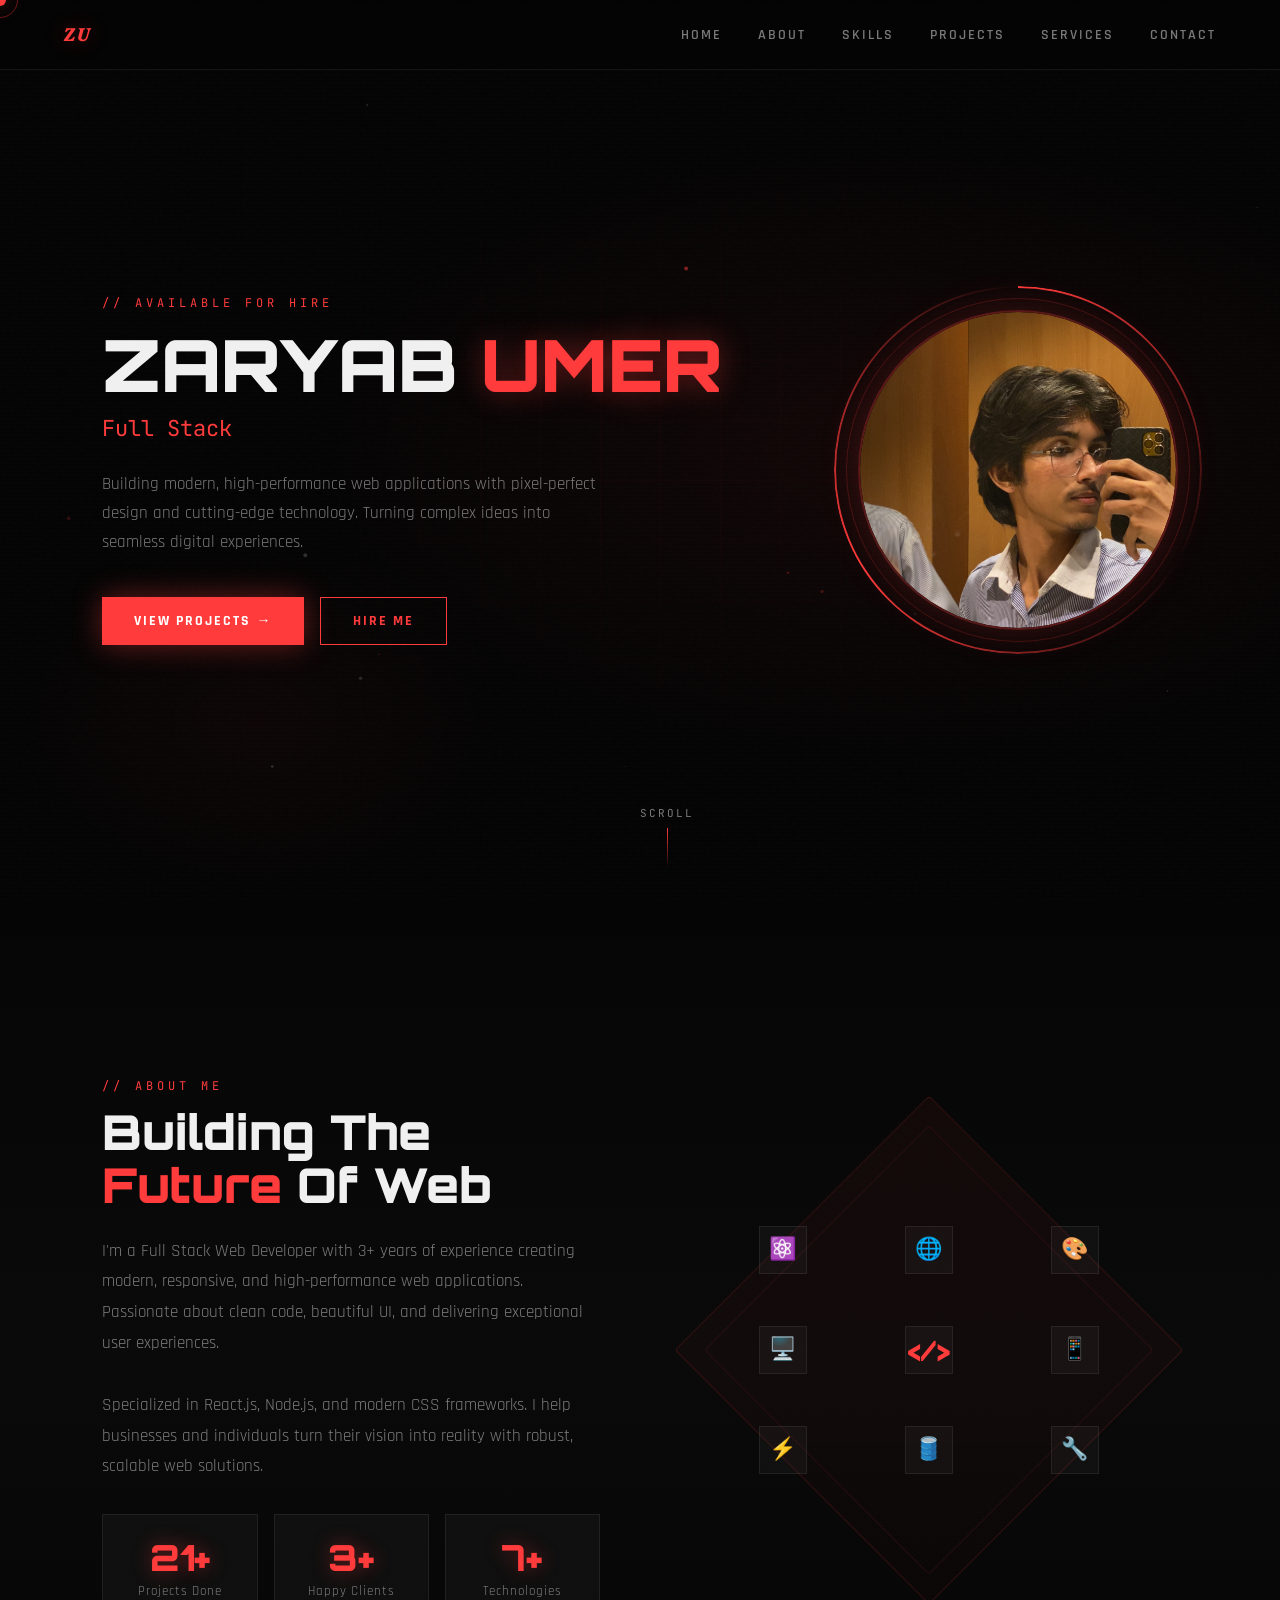
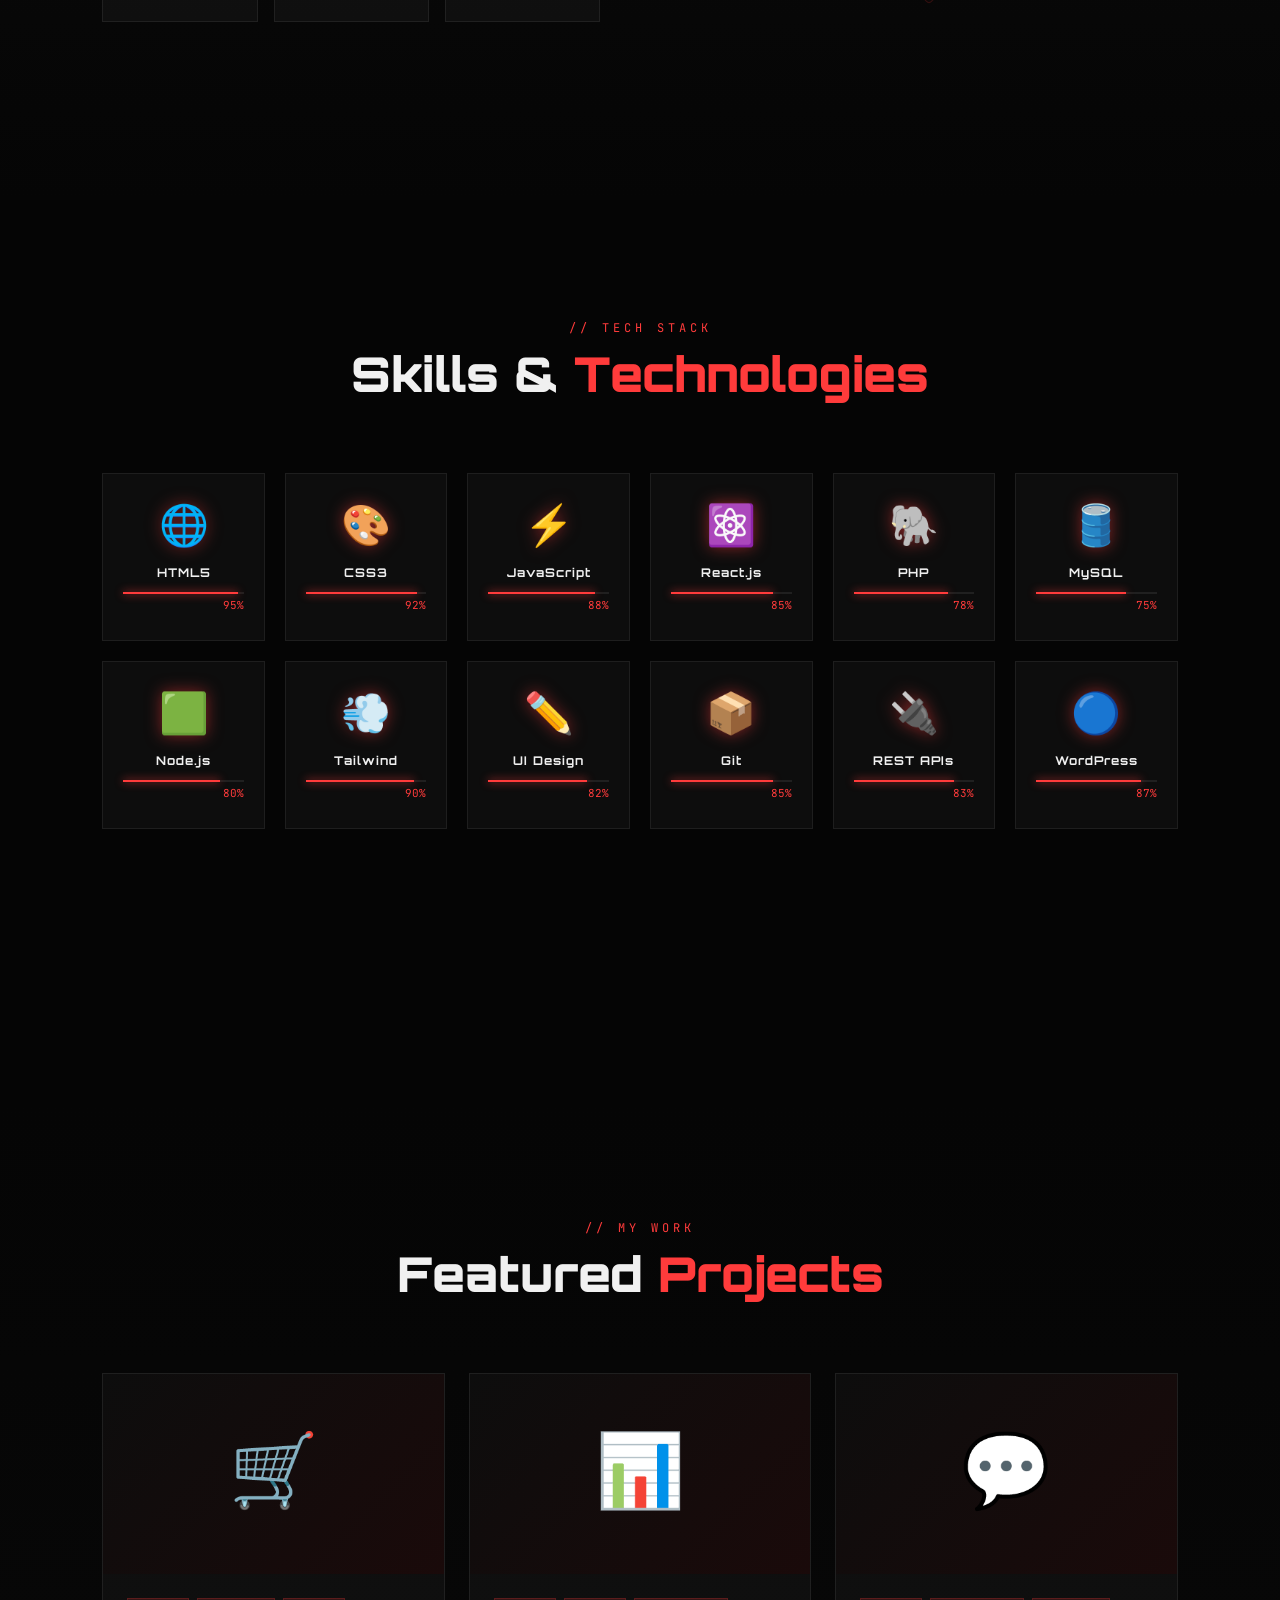
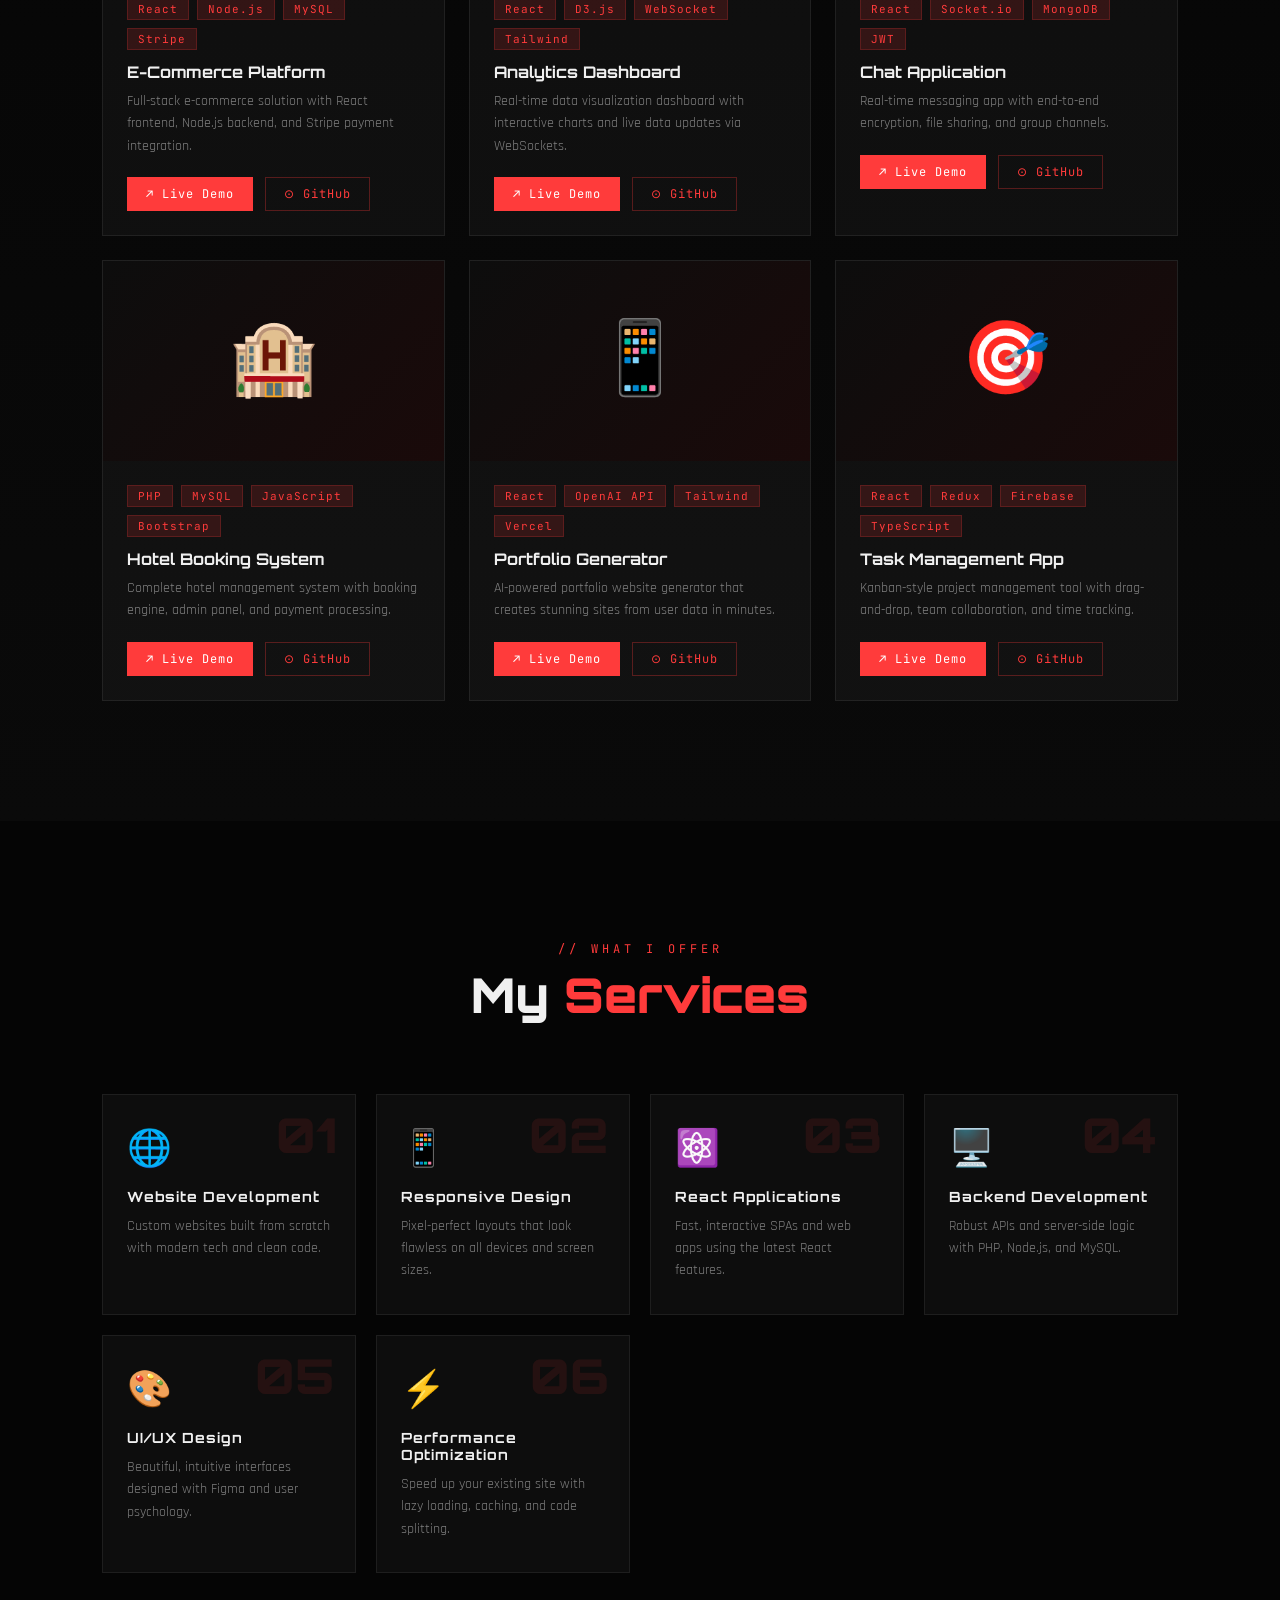
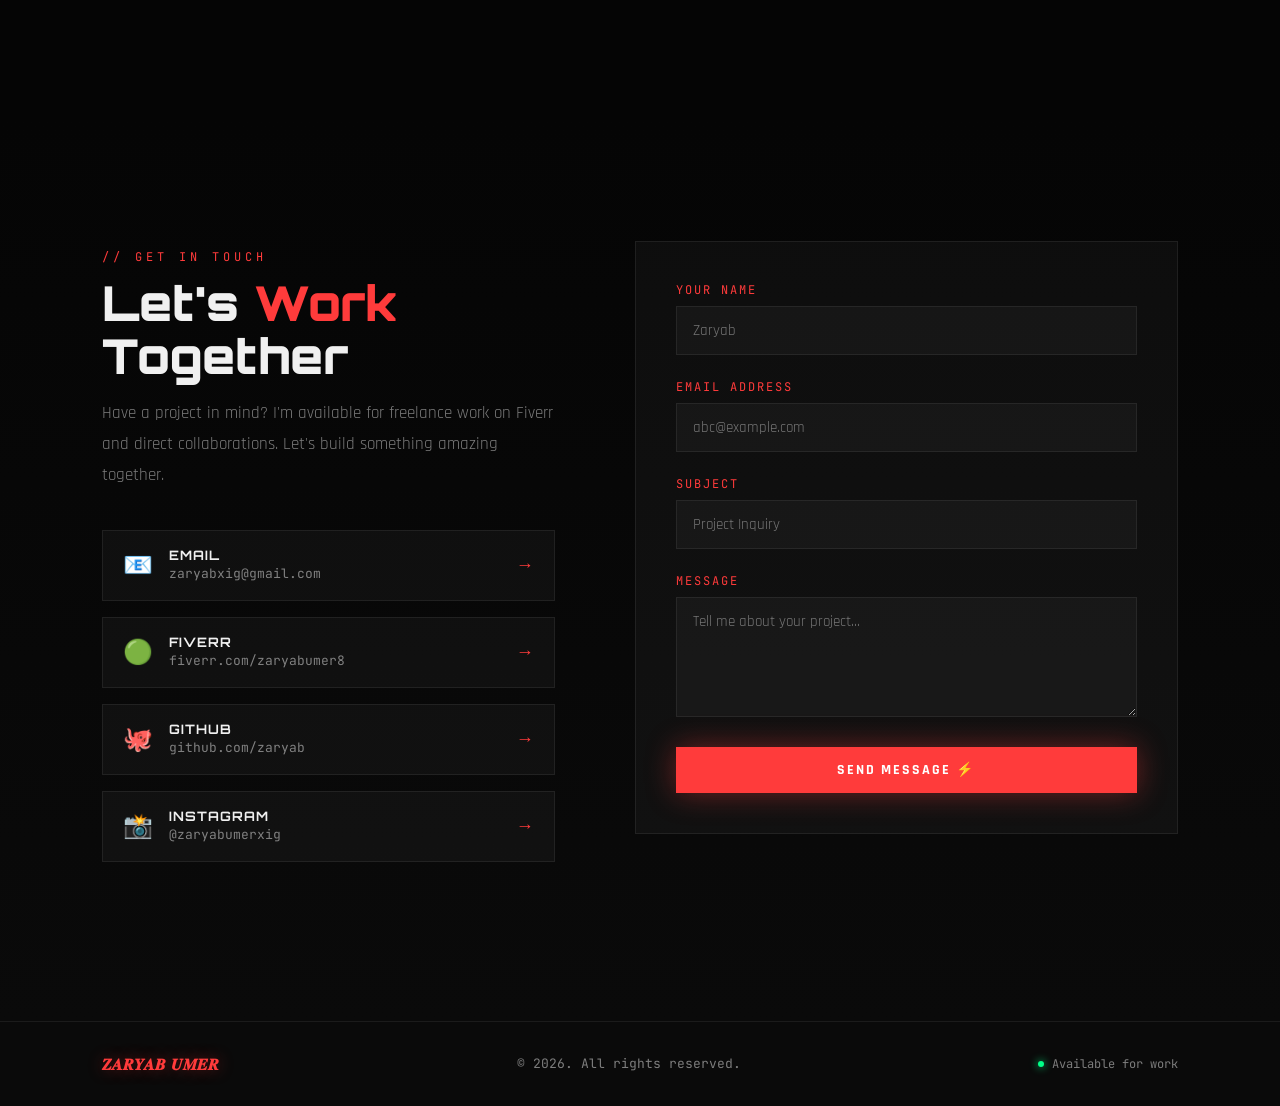
==== index.html @ 3a8aa644 "Rename portfolio.html to index.html" ====
<!DOCTYPE html>
<html lang="en">
<head>
<meta charset="UTF-8">
<meta name="viewport" content="width=device-width, initial-scale=1.0">
<title>ortfolio – Full Stack Web Developer</title>
<link rel="preconnect" href="https://fonts.googleapis.com">
<link href="https://fonts.googleapis.com/css2?family=Orbitron:wght@400;700;900&family=Rajdhani:wght@300;400;500;600;700&family=JetBrains+Mono:wght@300;400;700&display=swap" rel="stylesheet">
<style>
  :root {
    --red: #ff3b3b;
    --red-dim: rgba(255,59,59,0.15);
    --red-glow: rgba(255,59,59,0.4);
    --bg: #050505;
    --bg2: #0a0a0a;
    --bg3: #111;
    --glass: rgba(255,255,255,0.03);
    --glass-border: rgba(255,255,255,0.07);
    --text: #f0f0f0;
    --text-dim: rgba(240,240,240,0.5);
    --font-head: 'Orbitron', monospace;
    --font-body: 'Rajdhani', sans-serif;
    --font-mono: 'JetBrains Mono', monospace;
  }

  *, *::before, *::after { margin:0; padding:0; box-sizing:border-box; }

  html { scroll-behavior: smooth; }

  body {
    background: var(--bg);
    color: var(--text);
    font-family: var(--font-body);
    font-size: 16px;
    overflow-x: hidden;
    cursor: none;
  }

  /* ── CUSTOM CURSOR ── */
  #cursor {
    position: fixed; z-index: 9999; pointer-events: none;
    width: 12px; height: 12px;
    background: var(--red);
    border-radius: 50%;
    transform: translate(-50%,-50%);
    transition: transform 0.1s ease, width 0.2s, height 0.2s, opacity 0.2s;
    box-shadow: 0 0 20px var(--red-glow), 0 0 60px rgba(255,59,59,0.2);
  }
  #cursor-trail {
    position: fixed; z-index: 9998; pointer-events: none;
    width: 36px; height: 36px;
    border: 1px solid rgba(255,59,59,0.4);
    border-radius: 50%;
    transform: translate(-50%,-50%);
    transition: all 0.12s ease;
  }
  body:hover #cursor { opacity: 1; }

  /* ── LOADING SCREEN ── */
  #loader {
    position: fixed; inset: 0; z-index: 9990;
    background: var(--bg);
    display: flex; flex-direction: column;
    align-items: center; justify-content: center;
    gap: 24px;
  }
  #loader .logo-text {
    font-family: var(--font-head);
    font-size: clamp(24px, 5vw, 48px);
    color: var(--red);
    letter-spacing: 8px;
    animation: glitch 1.5s infinite;
    text-shadow: 0 0 30px var(--red-glow);
  }
  #loader .bar-wrap {
    width: 240px; height: 2px;
    background: rgba(255,255,255,0.08);
    border-radius: 2px; overflow: hidden;
  }
  #loader .bar {
    height: 100%; background: var(--red);
    box-shadow: 0 0 16px var(--red);
    animation: load-progress 2.2s ease-out forwards;
  }
  #loader .pct {
    font-family: var(--font-mono); font-size: 12px;
    color: var(--red); letter-spacing: 2px;
  }
  @keyframes load-progress { from { width: 0 } to { width: 100% } }

  /* ── NAVBAR ── */
  nav {
    position: fixed; top: 0; left: 0; right: 0; z-index: 100;
    padding: 0 clamp(24px, 5vw, 80px);
    height: 70px;
    display: flex; align-items: center; justify-content: space-between;
    background: rgba(5,5,5,0.7);
    backdrop-filter: blur(20px);
    border-bottom: 1px solid var(--glass-border);
    transition: all 0.3s;
  }
  .nav-logo {
    font-family: var(--font-head);
    font-size: 18px; font-weight: 900;
    color: var(--red);
    text-shadow: 0 0 20px var(--red-glow);
    letter-spacing: 2px;
  }
  .nav-links { display: flex; gap: 36px; list-style: none; }
  .nav-links a {
    color: var(--text-dim); text-decoration: none;
    font-family: var(--font-body); font-size: 14px; font-weight: 600;
    letter-spacing: 2px; text-transform: uppercase;
    transition: color 0.3s;
    position: relative;
  }
  .nav-links a::after {
    content: ''; position: absolute; bottom: -4px; left: 0; right: 0;
    height: 1px; background: var(--red);
    transform: scaleX(0); transform-origin: center;
    transition: transform 0.3s;
    box-shadow: 0 0 8px var(--red);
  }
  .nav-links a:hover { color: var(--text); }
  .nav-links a:hover::after { transform: scaleX(1); }

  /* ── SECTIONS ── */
  section { min-height: 100vh; position: relative; }

  /* ── HERO ── */
  #hero {
    display: flex; align-items: center; justify-content: center;
    padding: 100px clamp(24px,8vw,120px) 60px;
    overflow: hidden;
  }
  #hero-bg {
    position: absolute; inset: 0; z-index: 0;
    background:
      radial-gradient(ellipse 80% 60% at 70% 50%, rgba(255,59,59,0.06) 0%, transparent 60%),
      radial-gradient(ellipse 40% 40% at 20% 80%, rgba(255,59,59,0.04) 0%, transparent 50%);
  }
  #particles-canvas {
    position: absolute; inset: 0; z-index: 0;
  }
  .hero-content {
    position: relative; z-index: 2;
    display: grid; grid-template-columns: 1fr auto;
    align-items: center; gap: 80px;
    max-width: 1200px; width: 100%;
  }
  .hero-text { max-width: 620px; }
  .hero-label {
    font-family: var(--font-mono);
    font-size: 12px; color: var(--red);
    letter-spacing: 4px; text-transform: uppercase;
    margin-bottom: 16px;
    animation: fade-up 0.8s 0.3s both;
  }
  .hero-name {
    font-family: var(--font-head);
    font-size: clamp(36px, 6vw, 72px);
    font-weight: 900; line-height: 1.05;
    color: var(--text);
    margin-bottom: 12px;
    animation: fade-up 0.8s 0.5s both;
  }
  .hero-name span { color: var(--red); text-shadow: 0 0 30px var(--red-glow); }
  .hero-role {
    font-family: var(--font-mono);
    font-size: clamp(16px, 2.5vw, 22px);
    color: var(--red);
    min-height: 32px;
    margin-bottom: 24px;
    animation: fade-up 0.8s 0.7s both;
  }
  .hero-desc {
    font-size: 17px; font-weight: 400; line-height: 1.7;
    color: var(--text-dim); max-width: 500px;
    margin-bottom: 40px;
    animation: fade-up 0.8s 0.9s both;
  }
  .hero-btns { display: flex; gap: 16px; flex-wrap: wrap;
    animation: fade-up 0.8s 1.1s both; }
  .btn {
    padding: 14px 32px;
    font-family: var(--font-body); font-size: 14px; font-weight: 700;
    letter-spacing: 2px; text-transform: uppercase;
    border: none; cursor: pointer; text-decoration: none;
    display: inline-flex; align-items: center; gap: 8px;
    transition: all 0.3s; position: relative; overflow: hidden;
  }
  .btn-primary {
    background: var(--red); color: #fff;
    box-shadow: 0 0 30px rgba(255,59,59,0.4);
  }
  .btn-primary:hover {
    background: #ff5555;
    box-shadow: 0 0 50px rgba(255,59,59,0.7);
    transform: translateY(-2px);
  }
  .btn-outline {
    background: transparent; color: var(--red);
    border: 1px solid var(--red);
  }
  .btn-outline:hover {
    background: var(--red-dim);
    box-shadow: 0 0 30px rgba(255,59,59,0.2);
    transform: translateY(-2px);
  }

  /* Hero image */
  .hero-image-wrap {
    position: relative; z-index: 2;
    animation: fade-up 0.8s 0.6s both;
    flex-shrink: 0;
  }
  .profile-ring {
    position: absolute; inset: -24px;
    border-radius: 50%;
    border: 2px solid transparent;
    background: conic-gradient(var(--red), transparent, var(--red), transparent) border-box;
    animation: spin 8s linear infinite;
    -webkit-mask: linear-gradient(#fff 0 0) padding-box, linear-gradient(#fff 0 0);
    -webkit-mask-composite: destination-out;
    mask-composite: exclude;
  }
  .profile-ring-2 {
    position: absolute; inset: -12px;
    border-radius: 50%;
    border: 1px solid rgba(255,59,59,0.2);
    animation: spin-rev 12s linear infinite;
  }
  @keyframes spin { to { transform: rotate(360deg); } }
  @keyframes spin-rev { to { transform: rotate(-360deg); } }

  .profile-img {
    width: clamp(200px, 25vw, 320px);
    height: clamp(200px, 25vw, 320px);
    border-radius: 50%;
    object-fit: cover;
    display: flex; align-items: center; justify-content: center;
    background: linear-gradient(135deg, #1a0a0a 0%, #0d0d0d 50%, #1a0505 100%);
    border: 2px solid rgba(255,59,59,0.3);
    box-shadow:
      0 0 40px rgba(255,59,59,0.2),
      inset 0 0 40px rgba(255,59,59,0.05);
    position: relative; overflow: hidden;
    animation: float 4s ease-in-out infinite;
  }
  .profile-initials {
    font-family: var(--font-head);
    font-size: clamp(48px, 8vw, 96px);
    font-weight: 900;
    color: var(--red);
    text-shadow: 0 0 40px var(--red-glow);
    user-select: none;
  }
  @keyframes float { 0%,100%{transform:translateY(0)} 50%{transform:translateY(-16px)} }
  
  .real-profile-img{
  width:100%;
  height:100%;
  object-fit:cover;
  border-radius:50%;
  display:block;
}

/* MOBILE MENU */
.mobile-menu{
  position: fixed;
  top: 70px;
  right: -100%;
  width: 260px;
  height: calc(100vh - 70px);
  background: rgba(5,5,5,0.98);
  backdrop-filter: blur(20px);
  border-left: 1px solid rgba(255,59,59,0.2);
  padding: 40px 30px;
  transition: 0.4s ease;
  z-index: 999;
}

.mobile-menu.active{
  right: 0;
}

.mobile-menu ul{
  list-style:none;
  display:flex;
  flex-direction:column;
  gap:28px;
}

.mobile-menu a{
  text-decoration:none;
  color:white;
  font-size:18px;
  font-family:var(--font-head);
  letter-spacing:1px;
  transition:0.3s;
}

.mobile-menu a:hover{
  color:var(--red);
  padding-left:10px;
}

.hamburger.active span:nth-child(1){
  transform: rotate(45deg) translateY(9px);
}

.hamburger.active span:nth-child(2){
  opacity:0;
}

.hamburger.active span:nth-child(3){
  transform: rotate(-45deg) translateY(-9px);
}

/* PHONE RESPONSIVE */
@media(max-width:768px){

  body{
    cursor:auto;
  }

  #cursor,
  #cursor-trail{
    display:none;
  }

  nav{
    padding:0 20px;
  }

  .hero-name{
    font-size:42px;
  }

  .hero-role{
    font-size:16px;
  }

  .hero-desc{
    font-size:15px;
    margin:auto auto 30px;
  }

  .profile-img{
    width:220px;
    height:220px;
  }

  .hero-btns{
    flex-direction:column;
    width:100%;
  }

  .btn{
    width:100%;
    justify-content:center;
  }

  .projects-grid{
    grid-template-columns:1fr;
  }

  .skills-grid{
    grid-template-columns:1fr 1fr;
  }

  .services-grid{
    grid-template-columns:1fr;
  }

  .stats-row{
    grid-template-columns:1fr;
  }

  .contact-form{
    padding:25px;
  }

  footer{
    flex-direction:column;
    text-align:center;
  }
  }

  /* Scroll indicator */
  .scroll-hint {
    position: absolute; bottom: 32px; left: 50%;
    transform: translateX(-50%);
    display: flex; flex-direction: column; align-items: center; gap: 8px;
    font-family: var(--font-mono); font-size: 11px;
    color: var(--text-dim); letter-spacing: 2px;
    z-index: 2;
    animation: fade-up 1s 1.5s both;
  }
  .scroll-line {
    width: 1px; height: 40px;
    background: linear-gradient(to bottom, var(--red), transparent);
    animation: scroll-line 1.8s ease-in-out infinite;
  }
  @keyframes scroll-line { 0%,100%{opacity:0.3} 50%{opacity:1} }

  /* ── ABOUT ── */
  #about {
    background: linear-gradient(180deg, var(--bg) 0%, var(--bg2) 50%, var(--bg) 100%);
    padding: 120px clamp(24px,8vw,120px);
    display: flex; align-items: center;
  }
  .about-inner {
    max-width: 1200px; width: 100%; margin: auto;
    display: grid; grid-template-columns: 1fr 1fr;
    gap: 80px; align-items: center;
  }
  .section-label {
    font-family: var(--font-mono); font-size: 12px;
    color: var(--red); letter-spacing: 4px; text-transform: uppercase;
    margin-bottom: 12px;
  }
  .section-title {
    font-family: var(--font-head);
    font-size: clamp(28px, 4vw, 48px); font-weight: 900;
    line-height: 1.1; margin-bottom: 24px;
    color: var(--text);
  }
  .section-title span { color: var(--red); }
  .about-text {
    font-size: 17px; line-height: 1.8;
    color: var(--text-dim); margin-bottom: 32px;
  }
  .stats-row {
    display: grid; grid-template-columns: repeat(3, 1fr); gap: 16px;
  }
  .stat-card {
    background: var(--glass);
    border: 1px solid var(--glass-border);
    padding: 20px 16px;
    text-align: center;
    position: relative; overflow: hidden;
    transition: border-color 0.3s, transform 0.3s;
  }
  .stat-card::before {
    content: ''; position: absolute; bottom: 0; left: 0; right: 0;
    height: 2px; background: var(--red);
    transform: scaleX(0); transform-origin: center;
    transition: transform 0.4s;
    box-shadow: 0 0 12px var(--red);
  }
  .stat-card:hover { border-color: rgba(255,59,59,0.3); transform: translateY(-4px); }
  .stat-card:hover::before { transform: scaleX(1); }
  .stat-num {
    font-family: var(--font-head); font-size: 36px; font-weight: 900;
    color: var(--red); display: block;
    text-shadow: 0 0 20px var(--red-glow);
  }
  .stat-lbl { font-size: 13px; color: var(--text-dim); letter-spacing: 1px; }

  .about-visual {
    position: relative; display: flex;
    align-items: center; justify-content: center;
  }
  .about-shape {
    width: 360px; height: 360px;
    background: linear-gradient(135deg, rgba(255,59,59,0.05) 0%, rgba(255,59,59,0.02) 100%);
    border: 1px solid rgba(255,59,59,0.15);
    border-radius: 4px;
    transform: rotate(45deg);
    position: relative;
    animation: pulse-border 3s ease-in-out infinite;
  }
  .about-shape::before {
    content: ''; position: absolute; inset: 20px;
    border: 1px solid rgba(255,59,59,0.1);
    border-radius: 4px;
  }
  @keyframes pulse-border {
    0%,100%{box-shadow: 0 0 0 0 rgba(255,59,59,0);border-color:rgba(255,59,59,0.15)}
    50%{box-shadow:0 0 40px rgba(255,59,59,0.1);border-color:rgba(255,59,59,0.3)}
  }
  .about-icon-grid {
    position: absolute; inset: 0;
    display: grid; grid-template-columns: repeat(3,1fr);
    gap: 20px; padding: 40px;
    align-items: center; justify-items: center;
  }
  .about-icon {
    width: 48px; height: 48px;
    background: var(--glass); border: 1px solid var(--glass-border);
    display: flex; align-items: center; justify-content: center;
    font-size: 22px;
    transition: all 0.3s;
    animation: float-small 3s ease-in-out infinite;
  }
  .about-icon:nth-child(2){animation-delay:0.5s}
  .about-icon:nth-child(3){animation-delay:1s}
  .about-icon:nth-child(4){animation-delay:0.3s}
  .about-icon:nth-child(6){animation-delay:0.8s}
  .about-icon:nth-child(7){animation-delay:0.2s}
  .about-icon:nth-child(8){animation-delay:0.6s}
  .about-icon:nth-child(9){animation-delay:1.2s}
  @keyframes float-small {
    0%,100%{transform:translateY(0)} 50%{transform:translateY(-8px)}
  }

  /* ── SKILLS ── */
  #skills {
    padding: 120px clamp(24px,8vw,120px);
    background: var(--bg);
  }
  .skills-inner { max-width: 1200px; margin: auto; }
  .skills-header { text-align: center; margin-bottom: 72px; }
  .skills-grid {
    display: grid;
    grid-template-columns: repeat(auto-fill, minmax(160px, 1fr));
    gap: 20px;
  }
  .skill-card {
    background: var(--glass);
    border: 1px solid var(--glass-border);
    padding: 28px 20px;
    text-align: center;
    position: relative; overflow: hidden;
    cursor: default;
    transition: all 0.4s cubic-bezier(0.23,1,0.32,1);
  }
  .skill-card::before {
    content: ''; position: absolute; inset: 0;
    background: linear-gradient(135deg, rgba(255,59,59,0.1) 0%, transparent 60%);
    opacity: 0; transition: opacity 0.4s;
  }
  .skill-card:hover {
    border-color: rgba(255,59,59,0.5);
    transform: translateY(-8px) scale(1.02);
    box-shadow: 0 20px 60px rgba(255,59,59,0.15), 0 0 0 1px rgba(255,59,59,0.2);
  }
  .skill-card:hover::before { opacity: 1; }
  .skill-icon { font-size: 40px; margin-bottom: 12px; display: block;
    filter: drop-shadow(0 0 8px rgba(255,59,59,0.5));
    transition: filter 0.3s;
  }
  .skill-card:hover .skill-icon { filter: drop-shadow(0 0 16px rgba(255,59,59,0.8)); }
  .skill-name {
    font-family: var(--font-head); font-size: 12px; font-weight: 700;
    color: var(--text); letter-spacing: 1px; margin-bottom: 12px;
  }
  .skill-bar-bg {
    height: 2px; background: rgba(255,255,255,0.08); width: 100%;
  }
  .skill-bar {
    height: 100%; background: var(--red);
    box-shadow: 0 0 8px var(--red);
    width: 0;
    transition: width 1.2s cubic-bezier(0.23,1,0.32,1);
  }
  .skill-pct {
    font-family: var(--font-mono); font-size: 11px;
    color: var(--red); text-align: right; margin-top: 4px;
  }

  /* ── PROJECTS ── */
  #projects {
    padding: 120px clamp(24px,8vw,120px);
    background: linear-gradient(180deg, var(--bg) 0%, var(--bg2) 100%);
  }
  .projects-inner { max-width: 1200px; margin: auto; }
  .projects-header { text-align: center; margin-bottom: 72px; }
  .projects-grid {
    display: grid;
    grid-template-columns: repeat(auto-fill, minmax(340px, 1fr));
    gap: 24px;
  }
  .project-card {
    background: var(--glass);
    border: 1px solid var(--glass-border);
    overflow: hidden;
    transition: all 0.4s cubic-bezier(0.23,1,0.32,1);
    position: relative;
    cursor: default;
  }
  .project-card:hover {
    border-color: rgba(255,59,59,0.4);
    transform: translateY(-8px);
    box-shadow: 0 24px 80px rgba(255,59,59,0.12);
  }
  .project-thumb {
    height: 200px;
    display: flex; align-items: center; justify-content: center;
    font-size: 72px;
    position: relative; overflow: hidden;
  }
  .project-thumb-bg {
    position: absolute; inset: 0;
    background: linear-gradient(135deg, #0d0d0d 0%, #1a0a0a 100%);
  }
  .project-thumb-glow {
    position: absolute; inset: 0;
    opacity: 0; transition: opacity 0.4s;
    background: radial-gradient(ellipse at center, rgba(255,59,59,0.15) 0%, transparent 70%);
  }
  .project-card:hover .project-thumb-glow { opacity: 1; }
  .project-thumb-icon { position: relative; z-index: 1; }
  .project-body { padding: 24px; }
  .project-tags { display: flex; flex-wrap: wrap; gap: 8px; margin-bottom: 12px; }
  .tag {
    font-family: var(--font-mono); font-size: 11px;
    color: var(--red); background: var(--red-dim);
    border: 1px solid rgba(255,59,59,0.2);
    padding: 3px 10px; letter-spacing: 1px;
  }
  .project-title {
    font-family: var(--font-head); font-size: 16px; font-weight: 700;
    color: var(--text); margin-bottom: 8px;
  }
  .project-desc {
    font-size: 14px; line-height: 1.6;
    color: var(--text-dim); margin-bottom: 20px;
  }
  .project-links { display: flex; gap: 12px; }
  .proj-btn {
    padding: 8px 18px;
    font-family: var(--font-mono); font-size: 12px;
    letter-spacing: 1px;
    border: 1px solid rgba(255,59,59,0.3);
    color: var(--red); background: transparent;
    cursor: pointer; text-decoration: none;
    transition: all 0.3s;
    display: inline-flex; align-items: center; gap: 6px;
  }
  .proj-btn:hover {
    background: var(--red-dim);
    border-color: var(--red);
    box-shadow: 0 0 16px rgba(255,59,59,0.2);
  }
  .proj-btn.filled {
    background: var(--red); color: #fff;
    border-color: var(--red);
  }
  .proj-btn.filled:hover {
    background: #ff5555;
    box-shadow: 0 0 20px rgba(255,59,59,0.5);
  }

  /* ── SERVICES ── */
  #services {
    padding: 120px clamp(24px,8vw,120px);
    background: var(--bg);
  }
  .services-inner { max-width: 1200px; margin: auto; }
  .services-header { text-align: center; margin-bottom: 72px; }
  .services-grid {
    display: grid;
    grid-template-columns: repeat(auto-fill, minmax(220px, 1fr));
    gap: 20px;
  }
  .service-card {
    background: var(--glass);
    border: 1px solid var(--glass-border);
    padding: 32px 24px;
    position: relative; overflow: hidden;
    transition: all 0.4s;
  }
  .service-card::after {
    content: ''; position: absolute;
    top: -100%; left: -60%; width: 40%; height: 300%;
    background: linear-gradient(90deg, transparent, rgba(255,59,59,0.08), transparent);
    transform: skewX(-20deg);
    transition: top 0.6s ease;
  }
  .service-card:hover::after { top: 100%; }
  .service-card:hover {
    border-color: rgba(255,59,59,0.4);
    transform: translateY(-6px);
    box-shadow: 0 20px 60px rgba(255,59,59,0.1);
  }
  .service-num {
    font-family: var(--font-head); font-size: 48px; font-weight: 900;
    color: rgba(255,59,59,0.1); line-height: 1;
    position: absolute; top: 16px; right: 20px;
  }
  .service-icon { font-size: 36px; margin-bottom: 16px; }
  .service-title {
    font-family: var(--font-head); font-size: 14px; font-weight: 700;
    color: var(--text); letter-spacing: 1px; margin-bottom: 10px;
  }
  .service-desc { font-size: 14px; line-height: 1.6; color: var(--text-dim); }

  /* ── CONTACT ── */
  #contact {
    padding: 120px clamp(24px,8vw,120px);
    background: linear-gradient(180deg, var(--bg) 0%, var(--bg2) 100%);
  }
  .contact-inner {
    max-width: 1200px; margin: auto;
    display: grid; grid-template-columns: 1fr 1.2fr;
    gap: 80px; align-items: start;
  }
  .contact-form {
    background: var(--glass);
    border: 1px solid var(--glass-border);
    padding: 40px;
  }
  .form-group { margin-bottom: 24px; }
  .form-label {
    font-family: var(--font-mono); font-size: 12px;
    color: var(--red); letter-spacing: 2px;
    text-transform: uppercase; display: block; margin-bottom: 8px;
  }
  .form-input {
    width: 100%; padding: 14px 16px;
    background: rgba(255,255,255,0.03);
    border: 1px solid var(--glass-border);
    color: var(--text);
    font-family: var(--font-body); font-size: 15px;
    transition: border-color 0.3s, box-shadow 0.3s;
    outline: none;
  }
  .form-input:focus {
    border-color: rgba(255,59,59,0.5);
    box-shadow: 0 0 0 2px rgba(255,59,59,0.1), 0 0 20px rgba(255,59,59,0.08);
  }
  textarea.form-input { resize: vertical; min-height: 120px; }
  .contact-info { padding-top: 8px; }
  .contact-info .section-title { margin-bottom: 16px; }
  .contact-info .about-text { margin-bottom: 40px; }
  .social-links { display: flex; flex-direction: column; gap: 16px; }
  .social-link {
    display: flex; align-items: center; gap: 16px;
    padding: 16px 20px;
    background: var(--glass);
    border: 1px solid var(--glass-border);
    text-decoration: none;
    transition: all 0.3s;
    group: true;
  }
  .social-link:hover {
    border-color: rgba(255,59,59,0.4);
    background: var(--red-dim);
    transform: translateX(8px);
    box-shadow: -4px 0 20px rgba(255,59,59,0.1);
  }
  .social-icon { font-size: 24px; flex-shrink: 0; }
  .social-text-wrap {}
  .social-name {
    font-family: var(--font-head); font-size: 13px; font-weight: 700;
    color: var(--text); letter-spacing: 1px; display: block;
  }
  .social-handle { font-size: 13px; color: var(--text-dim); font-family: var(--font-mono); }

  /* ── FOOTER ── */
  footer {
    background: var(--bg2);
    border-top: 1px solid var(--glass-border);
    padding: 32px clamp(24px,8vw,120px);
    display: flex; align-items: center; justify-content: space-between;
    flex-wrap: wrap; gap: 16px;
  }
  .footer-logo {
    font-family: var(--font-head); font-size: 16px; font-weight: 900;
    color: var(--red); text-shadow: 0 0 16px var(--red-glow);
  }
  .footer-copy { font-size: 13px; color: var(--text-dim); font-family: var(--font-mono); }
  .footer-live {
    display: flex; align-items: center; gap: 8px;
    font-family: var(--font-mono); font-size: 12px; color: var(--text-dim);
  }
  .live-dot {
    width: 6px; height: 6px; border-radius: 50%;
    background: #00ff88;
    box-shadow: 0 0 8px #00ff88;
    animation: blink 1.8s ease-in-out infinite;
  }
  @keyframes blink { 0%,100%{opacity:1} 50%{opacity:0.3} }

  /* ── ANIMATIONS ── */
  @keyframes fade-up {
    from { opacity: 0; transform: translateY(30px); }
    to { opacity: 1; transform: translateY(0); }
  }
  @keyframes glitch {
    0%,100%{text-shadow:0 0 30px var(--red-glow)}
    20%{text-shadow:-3px 0 #ff0,3px 0 #0ff,0 0 30px var(--red-glow)}
    40%{text-shadow:3px 0 #ff0,-3px 0 #0ff,0 0 30px var(--red-glow)}
  }

  .reveal {
    opacity: 0; transform: translateY(40px);
    transition: opacity 0.8s cubic-bezier(0.23,1,0.32,1), transform 0.8s cubic-bezier(0.23,1,0.32,1);
  }
  .reveal.visible { opacity: 1; transform: none; }
  .reveal-delay-1 { transition-delay: 0.1s; }
  .reveal-delay-2 { transition-delay: 0.2s; }
  .reveal-delay-3 { transition-delay: 0.3s; }
  .reveal-delay-4 { transition-delay: 0.4s; }
  .reveal-delay-5 { transition-delay: 0.5s; }
  .reveal-delay-6 { transition-delay: 0.6s; }

  /* Noise texture overlay */
  body::before {
    content: ''; position: fixed; inset: 0; z-index: 1;
    pointer-events: none;
    background-image: url("data:image/svg+xml,%3Csvg viewBox='0 0 256 256' xmlns='http://www.w3.org/2000/svg'%3E%3Cfilter id='noise'%3E%3CfeTurbulence type='fractalNoise' baseFrequency='0.9' numOctaves='4' stitchTiles='stitch'/%3E%3C/filter%3E%3Crect width='100%25' height='100%25' filter='url(%23noise)' opacity='0.03'/%3E%3C/svg%3E");
    opacity: 0.4;
  }

  /* Mobile */
  @media (max-width: 768px) {
    .hero-content { grid-template-columns: 1fr; text-align: center; gap: 40px; }
    .hero-image-wrap { order: -1; display: flex; justify-content: center; }
    .hero-btns { justify-content: center; }
    .about-inner { grid-template-columns: 1fr; }
    .about-visual { display: none; }
    .contact-inner { grid-template-columns: 1fr; }
    .nav-links { display: none; }
    .stats-row { grid-template-columns: 1fr 1fr; }
  }

  .hamburger {
    display: none; flex-direction: column; gap: 5px;
    cursor: pointer; padding: 8px;
  }
  @media(max-width:768px) { .hamburger{display:flex;} }
  .hamburger span {
    display: block; width: 22px; height: 1.5px;
    background: var(--red); transition: all 0.3s;
  }

  /* Scanline effect on hero */
  #hero::after {
    content: ''; position: absolute; inset: 0; z-index: 1;
    background: repeating-linear-gradient(
      0deg,
      transparent,
      transparent 2px,
      rgba(0,0,0,0.015) 2px,
      rgba(0,0,0,0.015) 4px
    );
    pointer-events: none;
  }

  /* Grid lines background */
  .grid-bg {
    position: absolute; inset: 0; z-index: 0; pointer-events: none;
    background-image:
      linear-gradient(rgba(255,59,59,0.03) 1px, transparent 1px),
      linear-gradient(90deg, rgba(255,59,59,0.03) 1px, transparent 1px);
    background-size: 60px 60px;
    mask-image: radial-gradient(ellipse at center, black 0%, transparent 70%);
  }
</style>
</head>
<body>

<!-- Cursor -->
<div id="cursor"></div>
<div id="cursor-trail"></div>

<!-- Loading Screen -->
<div id="loader">
  <div class="logo-text">𝒁𝑼</div>
  <div class="bar-wrap"><div class="bar" id="load-bar"></div></div>
  <div class="pct" id="load-pct">0%</div>
</div>

<!-- Navbar -->
<nav id="navbar">
  <div class="nav-logo">𝒁𝑼</div>
  <ul class="nav-links">
    <li><a href="#hero">Home</a></li>
    <li><a href="#about">About</a></li>
    <li><a href="#skills">Skills</a></li>
    <li><a href="#projects">Projects</a></li>
    <li><a href="#services">Services</a></li>
    <li><a href="#contact">Contact</a></li>
  </ul>
  <div class="hamburger" id="hamburger">
    <span></span><span></span><span></span>
  </div>
</nav>
<!-- MOBILE MENU -->
<div class="mobile-menu" id="mobileMenu">
  <ul>
    <li><a href="#hero">Home</a></li>
    <li><a href="#about">About</a></li>
    <li><a href="#skills">Skills</a></li>
    <li><a href="#projects">Projects</a></li>
    <li><a href="#services">Services</a></li>
    <li><a href="#contact">Contact</a></li>
  </ul>
</div>

<!-- HERO -->
<section id="hero">
  <div id="hero-bg"></div>
  <div class="grid-bg"></div>
  <canvas id="particles-canvas"></canvas>

  <div class="hero-content">
    <div class="hero-text">
      <p class="hero-label">// Available for hire</p>
      <h1 class="hero-name">ZARYAB <span>UMER</span></h1>
      <p class="hero-role" id="typing-text"></p>
      <p class="hero-desc">
        Building modern, high-performance web applications with pixel-perfect design and cutting-edge technology. Turning complex ideas into seamless digital experiences.
      </p>
      <div class="hero-btns">
        <a href="#projects" class="btn btn-primary">View Projects →</a>
        <a href="#contact" class="btn btn-outline">Hire Me</a>
      </div>
    </div>

    <div class="hero-image-wrap">
  <div class="profile-ring"></div>
  <div class="profile-ring-2"></div>
  <div class="profile-img">
    <img src="IMG_8230.JPG" alt="Zaryab" class="real-profile-img">
  </div>
</div>
  </div>

  <div class="scroll-hint">
    <span>SCROLL</span>
    <div class="scroll-line"></div>
  </div>
</section>

<!-- ABOUT -->
<section id="about">
  <div class="about-inner">
    <div>
      <p class="section-label reveal">// About me</p>
      <h2 class="section-title reveal reveal-delay-1">Building The <span>Future</span> Of Web</h2>
      <p class="about-text reveal reveal-delay-2">
        I'm a Full Stack Web Developer with 3+ years of experience creating modern, responsive, and high-performance web applications. Passionate about clean code, beautiful UI, and delivering exceptional user experiences.
      </p>
      <p class="about-text reveal reveal-delay-3">
        Specialized in React.js, Node.js, and modern CSS frameworks. I help businesses and individuals turn their vision into reality with robust, scalable web solutions.
      </p>
      <div class="stats-row reveal reveal-delay-4">
        <div class="stat-card">
          <span class="stat-num" data-target="30">0</span>
          <span class="stat-lbl">Projects Done</span>
        </div>
        <div class="stat-card">
          <span class="stat-num" data-target="5">0</span>
          <span class="stat-lbl">Happy Clients</span>
        </div>
        <div class="stat-card">
          <span class="stat-num" data-target="10">0</span>
          <span class="stat-lbl">Technologies</span>
        </div>
      </div>
    </div>

    <div class="about-visual">
      <div class="about-shape"></div>
      <div class="about-icon-grid">
        <div class="about-icon">⚛️</div>
        <div class="about-icon">🌐</div>
        <div class="about-icon">🎨</div>
        <div class="about-icon">🖥️</div>
        <div class="about-icon" style="font-size:28px;color:var(--red);font-family:var(--font-head);font-weight:900">&lt;/&gt;</div>
        <div class="about-icon">📱</div>
        <div class="about-icon">⚡</div>
        <div class="about-icon">🛢️</div>
        <div class="about-icon">🔧</div>
      </div>
    </div>
  </div>
</section>

<!-- SKILLS -->
<section id="skills">
  <div class="skills-inner">
    <div class="skills-header">
      <p class="section-label reveal">// Tech stack</p>
      <h2 class="section-title reveal reveal-delay-1">Skills & <span>Technologies</span></h2>
    </div>
    <div class="skills-grid" id="skills-grid">
      <!-- Populated by JS -->
    </div>
  </div>
</section>

<!-- PROJECTS -->
<section id="projects">
  <div class="projects-inner">
    <div class="projects-header">
      <p class="section-label reveal">// My work</p>
      <h2 class="section-title reveal reveal-delay-1">Featured <span>Projects</span></h2>
    </div>
    <div class="projects-grid" id="projects-grid">
      <!-- Populated by JS -->
    </div>
  </div>
</section>

<!-- SERVICES -->
<section id="services">
  <div class="services-inner">
    <div class="services-header">
      <p class="section-label reveal">// What I offer</p>
      <h2 class="section-title reveal reveal-delay-1">My <span>Services</span></h2>
    </div>
    <div class="services-grid" id="services-grid">
      <!-- Populated by JS -->
    </div>
  </div>
</section>

<!-- CONTACT -->
<section id="contact">
  <div class="contact-inner">
    <div class="contact-info">
      <p class="section-label reveal">// Get in touch</p>
      <h2 class="section-title reveal reveal-delay-1">Let's <span>Work</span> Together</h2>
      <p class="about-text reveal reveal-delay-2">
        Have a project in mind? I'm available for freelance work on Fiverr and direct collaborations. Let's build something amazing together.
      </p>
      <div class="social-links reveal reveal-delay-3">
        <a href="mailto:alex@example.com" class="social-link">
          <span class="social-icon">📧</span>
          <div class="social-text-wrap">
            <span class="social-name">EMAIL</span>
            <span class="social-handle">zaryabxig@gmail.com</span>
          </div>
          <span style="margin-left:auto;color:var(--red);font-size:18px">→</span>
        </a>
        <a href="#" class="social-link">
          <span class="social-icon">🟢</span>
          <div class="social-text-wrap">
            <span class="social-name">FIVERR</span>
            <span class="social-handle">fiverr.com/zaryabumer8</span>
          </div>
          <span style="margin-left:auto;color:var(--red);font-size:18px">→</span>
        </a>
        <a href="#" class="social-link">
          <span class="social-icon">🐙</span>
          <div class="social-text-wrap">
            <span class="social-name">GITHUB</span>
            <span class="social-handle">github.com/zaryab</span>
          </div>
          <span style="margin-left:auto;color:var(--red);font-size:18px">→</span>
        </a>
        <a href="#" class="social-link">
          <span class="social-icon">📸</span>
          <div class="social-text-wrap">
            <span class="social-name">INSTAGRAM</span>
            <span class="social-handle">@zaryabumerxig</span>
          </div>
          <span style="margin-left:auto;color:var(--red);font-size:18px">→</span>
        </a>
      </div>
    </div>

    <div class="contact-form reveal reveal-delay-2">
      <div class="form-group">
        <label class="form-label">Your Name</label>
        <input type="text" class="form-input" placeholder="Zaryab">
      </div>
      <div class="form-group">
        <label class="form-label">Email Address</label>
        <input type="email" class="form-input" placeholder="abc@example.com">
      </div>
      <div class="form-group">
        <label class="form-label">Subject</label>
        <input type="text" class="form-input" placeholder="Project Inquiry">
      </div>
      <div class="form-group">
        <label class="form-label">Message</label>
        <textarea class="form-input" placeholder="Tell me about your project..."></textarea>
      </div>
      <button class="btn btn-primary" style="width:100%;justify-content:center" onclick="handleContact(event)">
        Send Message ⚡
      </button>
    </div>
  </div>
</section>

<!-- FOOTER -->
<footer>
  <div class="footer-logo">𝒁𝑨𝑹𝒀𝑨𝑩 𝑼𝑴𝑬𝑹</div>
  <div class="footer-copy">© 2026. All rights reserved.</div>
  <div class="footer-live">
    <div class="live-dot"></div>
    <span>Available for work</span>
  </div>
</footer>

<script>
// ── LOADING SCREEN ──
const loader = document.getElementById('loader');
const pctEl = document.getElementById('load-pct');
let pct = 0;
const tick = setInterval(() => {
  pct = Math.min(pct + Math.random() * 8 + 2, 100);
  pctEl.textContent = Math.floor(pct) + '%';
  if (pct >= 100) {
    clearInterval(tick);
    setTimeout(() => {
      loader.style.opacity = '0';
      loader.style.transition = 'opacity 0.6s';
      setTimeout(() => loader.style.display = 'none', 600);
    }, 400);
  }
}, 60);

// ── CURSOR ──
const cur = document.getElementById('cursor');
const trail = document.getElementById('cursor-trail');
let mx = 0, my = 0, tx = 0, ty = 0;
document.addEventListener('mousemove', e => {
  mx = e.clientX; my = e.clientY;
  cur.style.left = mx + 'px'; cur.style.top = my + 'px';
});
function animTrail() {
  tx += (mx - tx) * 0.12; ty += (my - ty) * 0.12;
  trail.style.left = tx + 'px'; trail.style.top = ty + 'px';
  requestAnimationFrame(animTrail);
}
animTrail();
document.querySelectorAll('a,button,.skill-card,.project-card,.service-card').forEach(el => {
  el.addEventListener('mouseenter', () => {
    cur.style.width = '24px'; cur.style.height = '24px';
    trail.style.width = '56px'; trail.style.height = '56px';
  });
  el.addEventListener('mouseleave', () => {
    cur.style.width = '12px'; cur.style.height = '12px';
    trail.style.width = '36px'; trail.style.height = '36px';
  });
});

// ── PARTICLES ──
const canvas = document.getElementById('particles-canvas');
const ctx = canvas.getContext('2d');
let particles = [];
function resizeCanvas() {
  canvas.width = window.innerWidth;
  canvas.height = window.innerHeight;
}
resizeCanvas();
window.addEventListener('resize', resizeCanvas);

class Particle {
  constructor() { this.reset(); }
  reset() {
    this.x = Math.random() * canvas.width;
    this.y = Math.random() * canvas.height;
    this.vx = (Math.random() - 0.5) * 0.5;
    this.vy = (Math.random() - 0.5) * 0.5;
    this.alpha = Math.random() * 0.4 + 0.1;
    this.r = Math.random() * 1.5 + 0.5;
    this.red = Math.random() < 0.3;
  }
  update() {
    this.x += this.vx; this.y += this.vy;
    if (this.x < 0 || this.x > canvas.width || this.y < 0 || this.y > canvas.height) this.reset();
  }
  draw() {
    ctx.beginPath();
    ctx.arc(this.x, this.y, this.r, 0, Math.PI * 2);
    ctx.fillStyle = this.red ? `rgba(255,59,59,${this.alpha})` : `rgba(255,255,255,${this.alpha * 0.5})`;
    ctx.fill();
  }
}

for (let i = 0; i < 120; i++) particles.push(new Particle());

// Mouse light
let mouseX = canvas.width / 2, mouseY = canvas.height / 2;
document.addEventListener('mousemove', e => { mouseX = e.clientX; mouseY = e.clientY; });

function animParticles() {
  ctx.clearRect(0, 0, canvas.width, canvas.height);
  // Connect nearby particles
  particles.forEach((p, i) => {
    particles.slice(i + 1).forEach(p2 => {
      const dx = p.x - p2.x, dy = p.y - p2.y;
      const dist = Math.sqrt(dx*dx + dy*dy);
      if (dist < 100) {
        ctx.beginPath();
        ctx.moveTo(p.x, p.y); ctx.lineTo(p2.x, p2.y);
        ctx.strokeStyle = `rgba(255,59,59,${0.06 * (1 - dist/100)})`;
        ctx.lineWidth = 0.5;
        ctx.stroke();
      }
    });
    p.update(); p.draw();
  });
  requestAnimationFrame(animParticles);
}
animParticles();

// ── TYPING ANIMATION ──
const roles = [
  'Full Stack Web Developer',
  'React.js Specialist',
  'UI/UX Designer',
  'Backend Engineer',
  'Freelance Developer'
];
let ri = 0, ci = 0, deleting = false;
const typingEl = document.getElementById('typing-text');
function typeNext() {
  const role = roles[ri];
  if (!deleting) {
    typingEl.textContent = role.slice(0, ci + 1);
    ci++;
    if (ci === role.length) { deleting = true; setTimeout(typeNext, 2000); return; }
  } else {
    typingEl.textContent = role.slice(0, ci - 1);
    ci--;
    if (ci === 0) { deleting = false; ri = (ri + 1) % roles.length; }
  }
  setTimeout(typeNext, deleting ? 40 : 80);
}
setTimeout(typeNext, 1500);

// ── SKILLS DATA ──
const skills = [
  { name: 'HTML5', icon: '🌐', pct: 95 },
  { name: 'CSS3', icon: '🎨', pct: 92 },
  { name: 'JavaScript', icon: '⚡', pct: 88 },
  { name: 'React.js', icon: '⚛️', pct: 85 },
  { name: 'PHP', icon: '🐘', pct: 78 },
  { name: 'MySQL', icon: '🛢️', pct: 75 },
  { name: 'Node.js', icon: '🟩', pct: 80 },
  { name: 'Tailwind', icon: '💨', pct: 90 },
  { name: 'UI Design', icon: '✏️', pct: 82 },
  { name: 'Git', icon: '📦', pct: 85 },
  { name: 'REST APIs', icon: '🔌', pct: 83 },
  { name: 'WordPress', icon: '🔵', pct: 87 }
];

const sg = document.getElementById('skills-grid');
skills.forEach((s, i) => {
  sg.innerHTML += `
  <div class="skill-card reveal" style="transition-delay:${i*0.05}s">
    <span class="skill-icon">${s.icon}</span>
    <div class="skill-name">${s.name}</div>
    <div class="skill-bar-bg"><div class="skill-bar" data-pct="${s.pct}"></div></div>
    <div class="skill-pct">${s.pct}%</div>
  </div>`;
});

// ── PROJECTS DATA ──
const projects = [
  {
    icon: '🛒', title: 'E-Commerce Platform',
    desc: 'Full-stack e-commerce solution with React frontend, Node.js backend, and Stripe payment integration.',
    tags: ['React', 'Node.js', 'MySQL', 'Stripe'],
    live: '#', github: '#'
  },
  {
    icon: '📊', title: 'Analytics Dashboard',
    desc: 'Real-time data visualization dashboard with interactive charts and live data updates via WebSockets.',
    tags: ['React', 'D3.js', 'WebSocket', 'Tailwind'],
    live: '#', github: '#'
  },
  {
    icon: '💬', title: 'Chat Application',
    desc: 'Real-time messaging app with end-to-end encryption, file sharing, and group channels.',
    tags: ['React', 'Socket.io', 'MongoDB', 'JWT'],
    live: '#', github: '#'
  },
  {
    icon: '🏨', title: 'Hotel Booking System',
    desc: 'Complete hotel management system with booking engine, admin panel, and payment processing.',
    tags: ['PHP', 'MySQL', 'JavaScript', 'Bootstrap'],
    live: '#', github: '#'
  },
  {
    icon: '📱', title: 'Portfolio Generator',
    desc: 'AI-powered portfolio website generator that creates stunning sites from user data in minutes.',
    tags: ['React', 'OpenAI API', 'Tailwind', 'Vercel'],
    live: '#', github: '#'
  },
  {
    icon: '🎯', title: 'Task Management App',
    desc: 'Kanban-style project management tool with drag-and-drop, team collaboration, and time tracking.',
    tags: ['React', 'Redux', 'Firebase', 'TypeScript'],
    live: '#', github: '#'
  }
];

const pg = document.getElementById('projects-grid');
projects.forEach((p, i) => {
  pg.innerHTML += `
  <div class="project-card reveal" style="transition-delay:${i*0.1}s">
    <div class="project-thumb">
      <div class="project-thumb-bg"></div>
      <div class="project-thumb-glow"></div>
      <span class="project-thumb-icon">${p.icon}</span>
    </div>
    <div class="project-body">
      <div class="project-tags">${p.tags.map(t=>`<span class="tag">${t}</span>`).join('')}</div>
      <div class="project-title">${p.title}</div>
      <div class="project-desc">${p.desc}</div>
      <div class="project-links">
        <a href="${p.live}" class="proj-btn filled">↗ Live Demo</a>
        <a href="${p.github}" class="proj-btn">⊙ GitHub</a>
      </div>
    </div>
  </div>`;
});

// ── SERVICES DATA ──
const servs = [
  { icon: '🌐', title: 'Website Development', desc: 'Custom websites built from scratch with modern tech and clean code.', num: '01' },
  { icon: '📱', title: 'Responsive Design', desc: 'Pixel-perfect layouts that look flawless on all devices and screen sizes.', num: '02' },
  { icon: '⚛️', title: 'React Applications', desc: 'Fast, interactive SPAs and web apps using the latest React features.', num: '03' },
  { icon: '🖥️', title: 'Backend Development', desc: 'Robust APIs and server-side logic with PHP, Node.js, and MySQL.', num: '04' },
  { icon: '🎨', title: 'UI/UX Design', desc: 'Beautiful, intuitive interfaces designed with Figma and user psychology.', num: '05' },
  { icon: '⚡', title: 'Performance Optimization', desc: 'Speed up your existing site with lazy loading, caching, and code splitting.', num: '06' },
];

const sGrid = document.getElementById('services-grid');
servs.forEach((s, i) => {
  sGrid.innerHTML += `
  <div class="service-card reveal" style="transition-delay:${i*0.1}s">
    <div class="service-num">${s.num}</div>
    <div class="service-icon">${s.icon}</div>
    <div class="service-title">${s.title}</div>
    <div class="service-desc">${s.desc}</div>
  </div>`;
});

// ── SCROLL REVEAL ──
const observer = new IntersectionObserver((entries) => {
  entries.forEach(e => {
    if (e.isIntersecting) {
      e.target.classList.add('visible');
      // Animate skill bars
      const bar = e.target.querySelector('.skill-bar');
      if (bar) bar.style.width = bar.dataset.pct + '%';
      // Animate counters
      const num = e.target.querySelector('.stat-num');
      if (num && !num.classList.contains('counted')) {
        num.classList.add('counted');
        const target = parseInt(num.dataset.target);
        let c = 0;
        const step = target / 40;
        const t = setInterval(() => {
          c = Math.min(c + step, target);
          num.textContent = Math.floor(c) + '+';
          if (c >= target) clearInterval(t);
        }, 40);
      }
    }
  });
}, { threshold: 0.15 });

document.querySelectorAll('.reveal, .stat-card').forEach(el => observer.observe(el));

// ── CONTACT FORM ──
function handleContact(e) {
  const btn = e.target;
  btn.textContent = '✓ Message Sent!';
  btn.style.background = '#00bb55';
  btn.style.boxShadow = '0 0 30px rgba(0,187,85,0.4)';
  setTimeout(() => {
    btn.textContent = 'Send Message ⚡';
    btn.style.background = '';
    btn.style.boxShadow = '';
  }, 3000);
}

// ── NAVBAR SCROLL ──
window.addEventListener('scroll', () => {
  const nav = document.getElementById('navbar');
  if (window.scrollY > 50) {
    nav.style.background = 'rgba(5,5,5,0.95)';
  } else {
    nav.style.background = 'rgba(5,5,5,0.7)';
  }
});

// ── MOUSE REACTIVE HERO LIGHTING ──
document.addEventListener('mousemove', e => {
  const heroBg = document.getElementById('hero-bg');
  const x = (e.clientX / window.innerWidth) * 100;
  const y = (e.clientY / window.innerHeight) * 100;
  heroBg.style.background = `
    radial-gradient(ellipse 60% 50% at ${x}% ${y}%, rgba(255,59,59,0.08) 0%, transparent 60%),
    radial-gradient(ellipse 40% 40% at ${100-x}% ${100-y}%, rgba(255,59,59,0.04) 0%, transparent 50%)
  `;
});

// ── TILT EFFECT ON CARDS ──
document.querySelectorAll('.project-card, .skill-card, .service-card').forEach(card => {
  card.addEventListener('mousemove', e => {
    const rect = card.getBoundingClientRect();
    const x = ((e.clientX - rect.left) / rect.width - 0.5) * 12;
    const y = ((e.clientY - rect.top) / rect.height - 0.5) * -12;
    card.style.transform = `perspective(600px) rotateY(${x}deg) rotateX(${y}deg) translateY(-8px)`;
  });
  card.addEventListener('mouseleave', () => {
    card.style.transform = '';
  });
});
// MOBILE MENU
const hamburger = document.getElementById("hamburger");
const mobileMenu = document.getElementById("mobileMenu");

hamburger.addEventListener("click", () => {
  hamburger.classList.toggle("active");
  mobileMenu.classList.toggle("active");
});

// CLOSE MENU WHEN CLICKING LINKS
document.querySelectorAll(".mobile-menu a").forEach(link => {
  link.addEventListener("click", () => {
    hamburger.classList.remove("active");
    mobileMenu.classList.remove("active");
  });
});
</script>
</body>
</html>
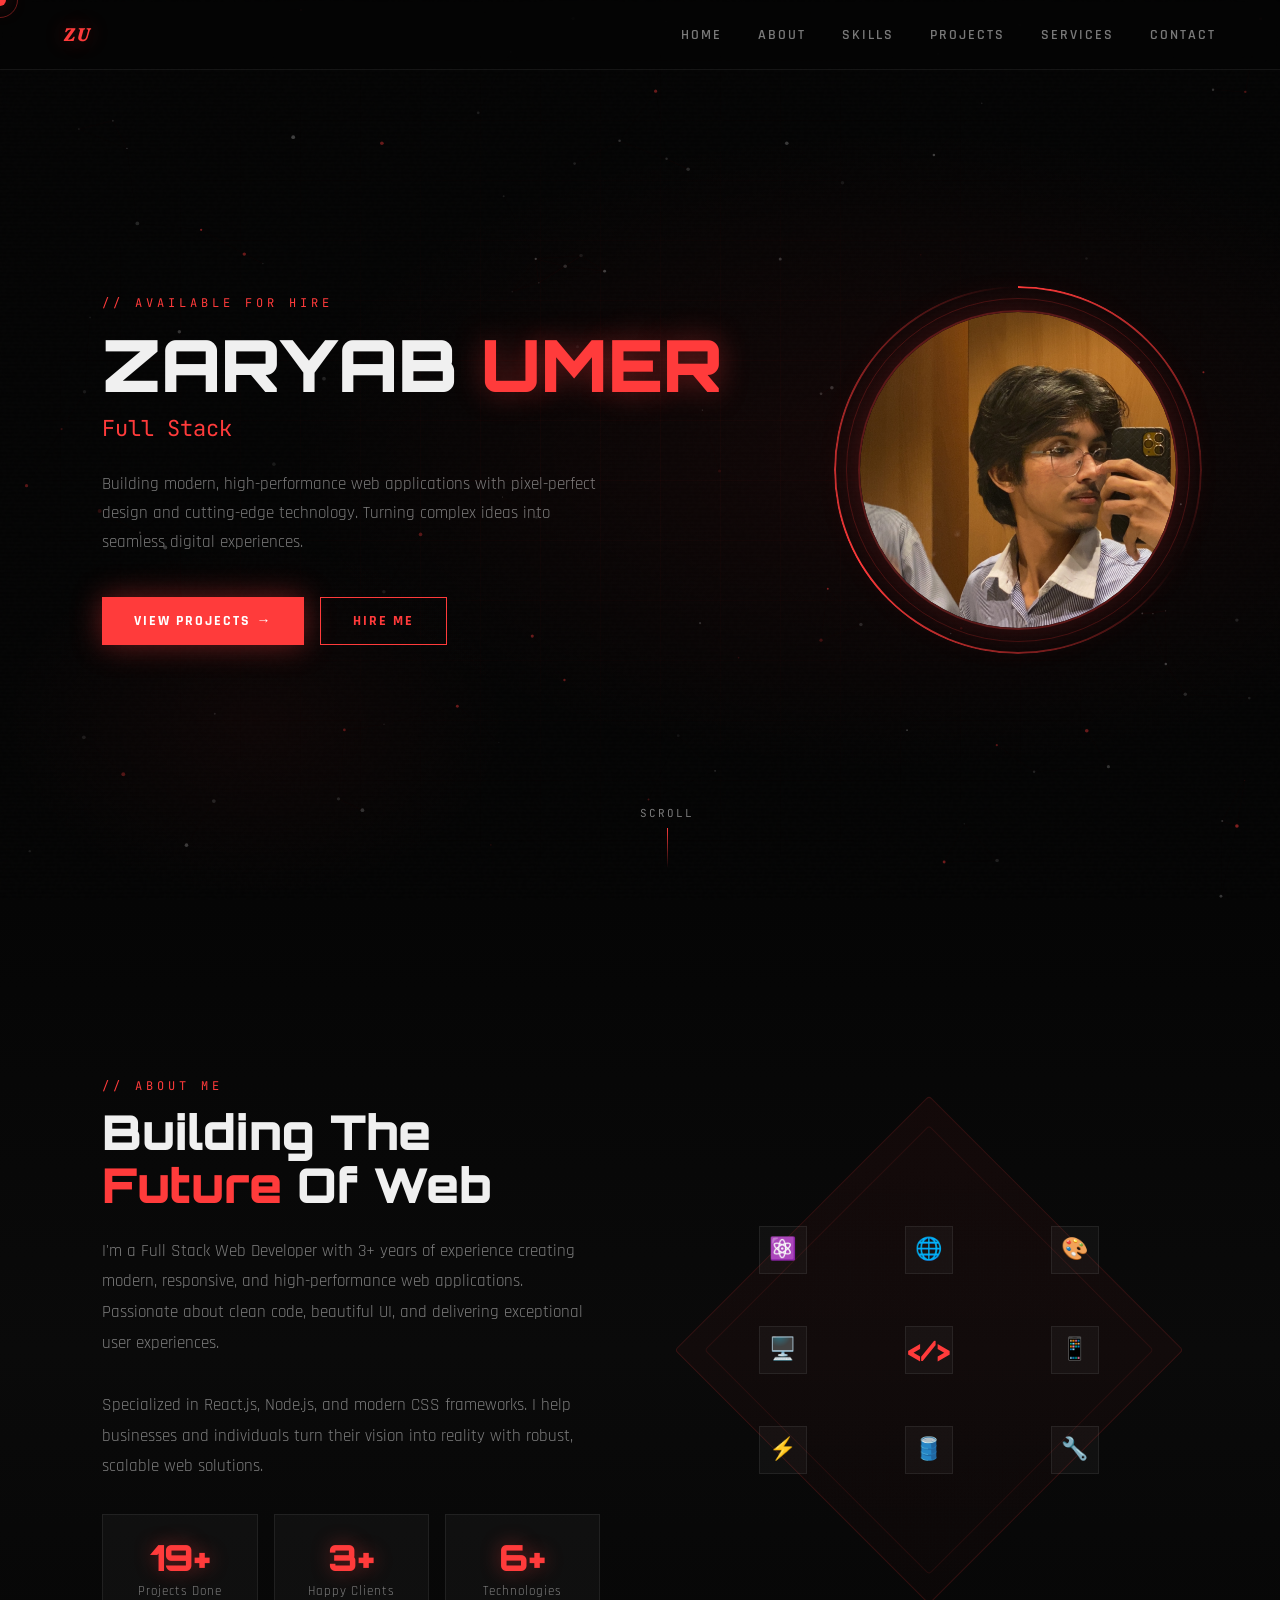
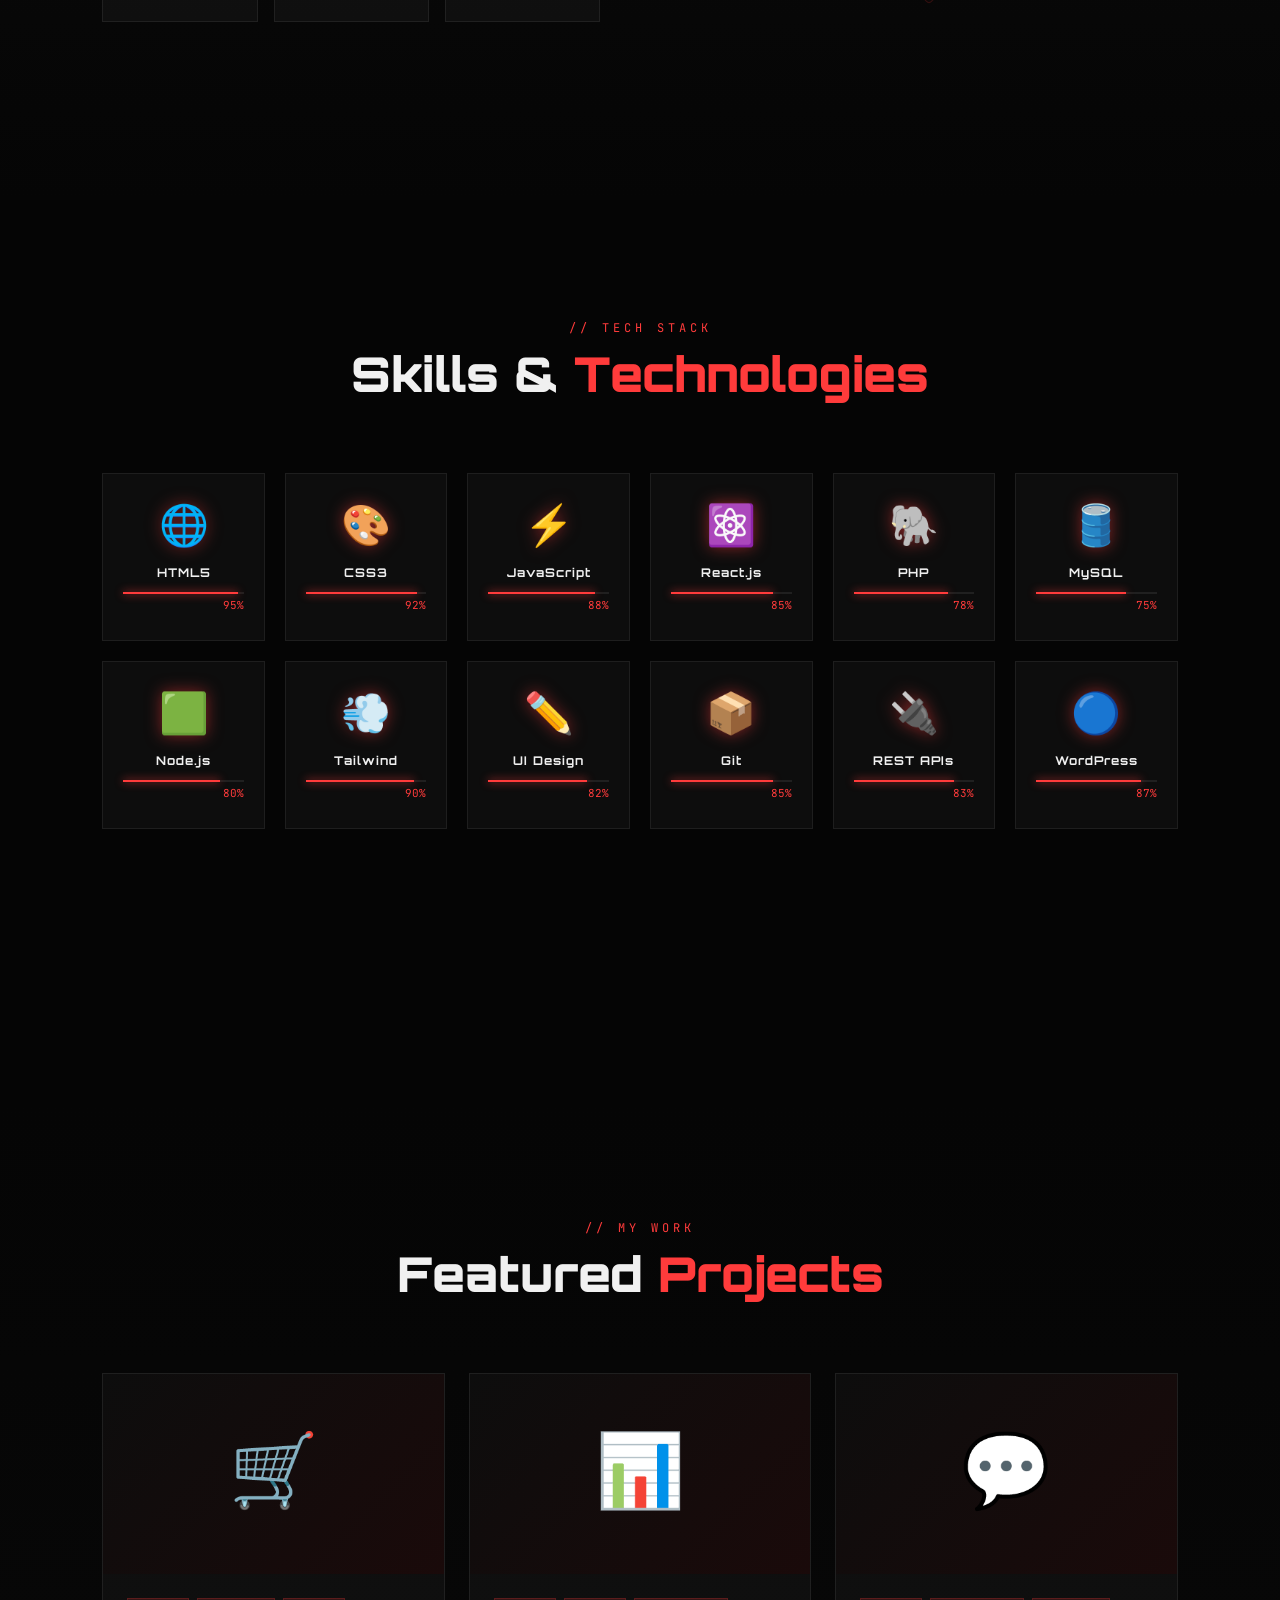
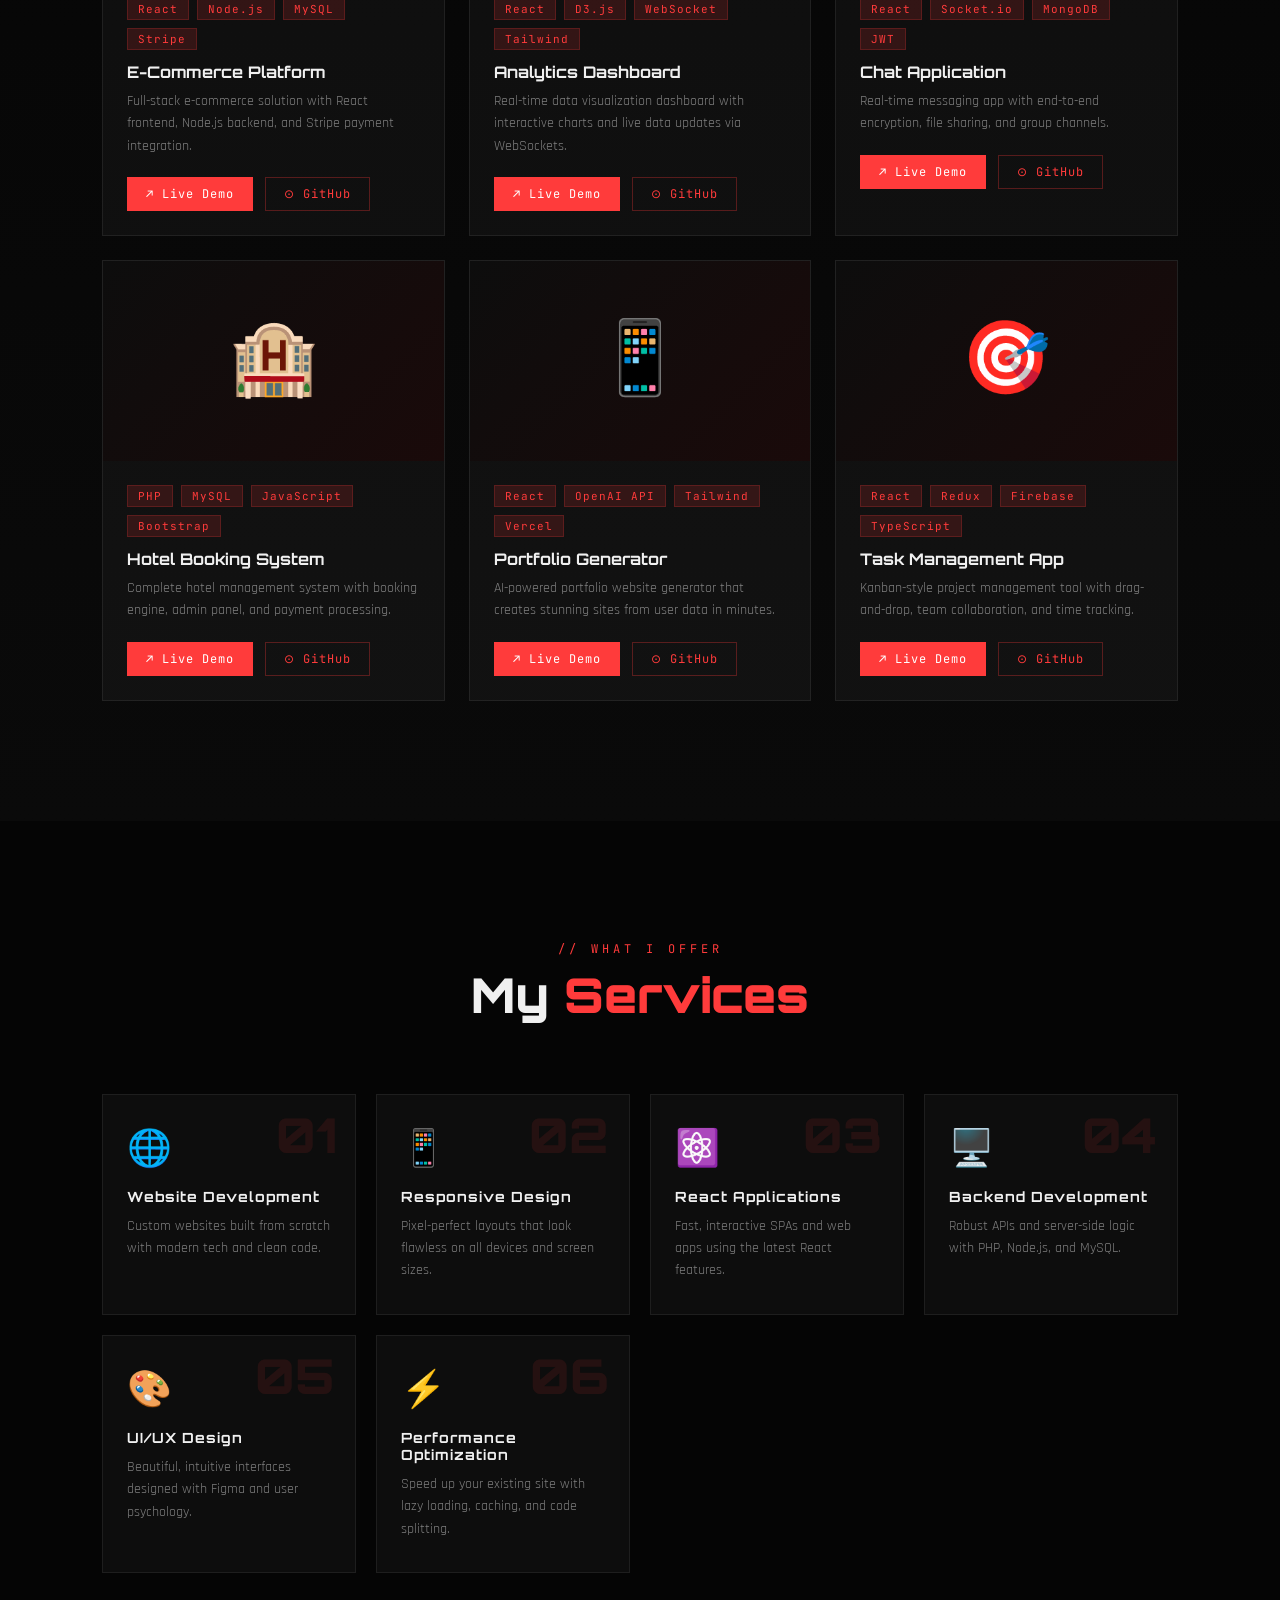
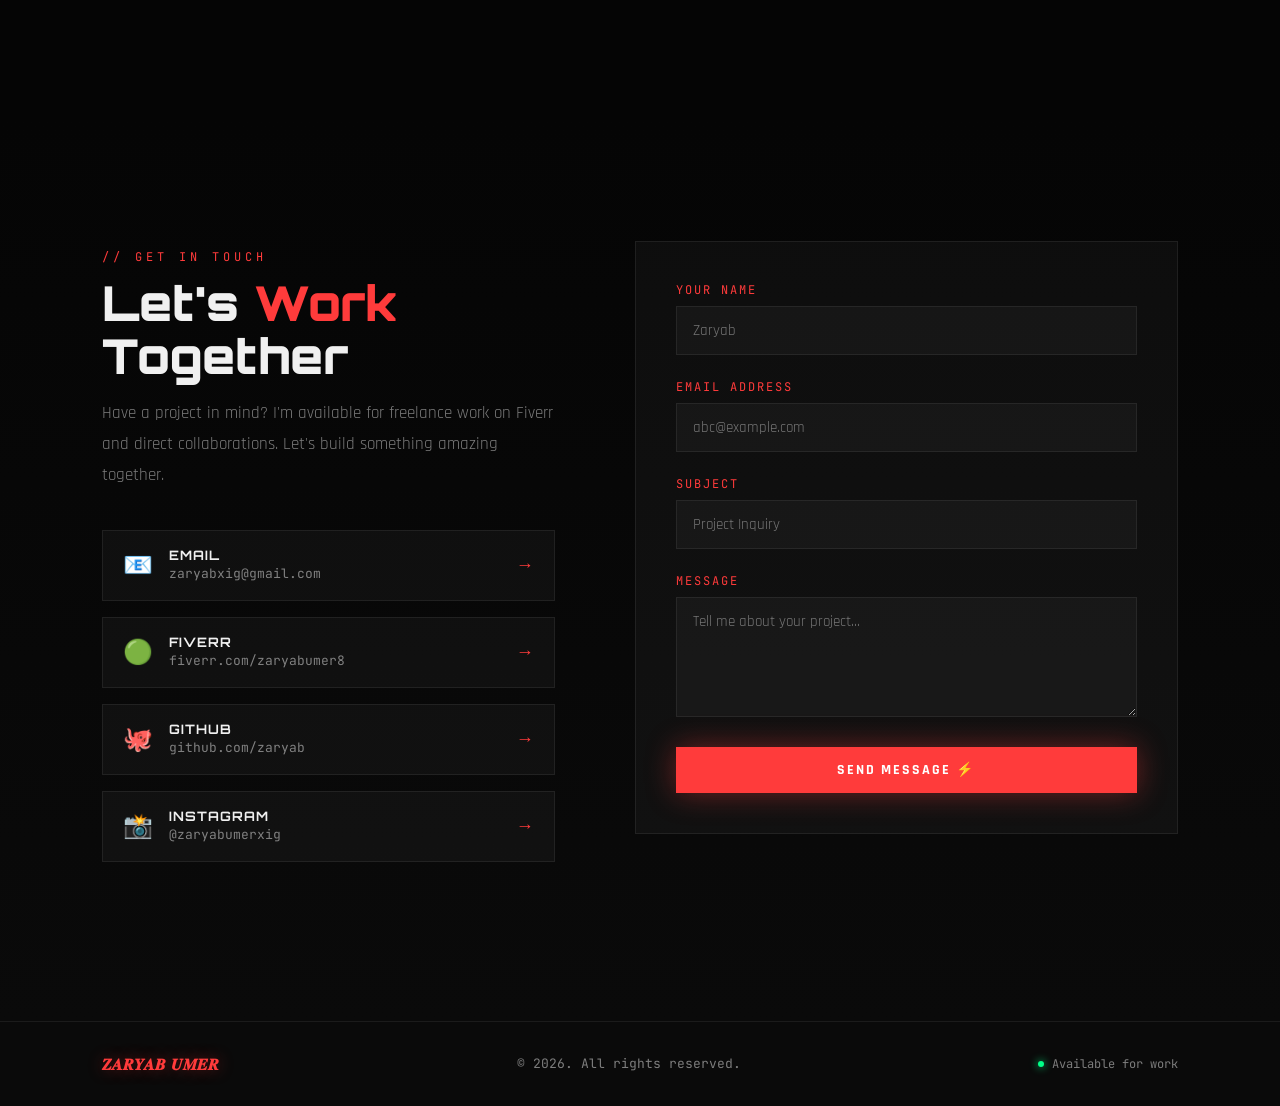
==== commit 93ae5023: "Update index.html" ====
--- a/index.html
+++ b/index.html
@@ -3,7 +3,7 @@
 <head>
 <meta charset="UTF-8">
 <meta name="viewport" content="width=device-width, initial-scale=1.0">
-<title>ortfolio – Full Stack Web Developer</title>
+<title>Portfolio – Full Stack Web Developer</title>
 <link rel="preconnect" href="https://fonts.googleapis.com">
 <link href="https://fonts.googleapis.com/css2?family=Orbitron:wght@400;700;900&family=Rajdhani:wght@300;400;500;600;700&family=JetBrains+Mono:wght@300;400;700&display=swap" rel="stylesheet">
 <style>
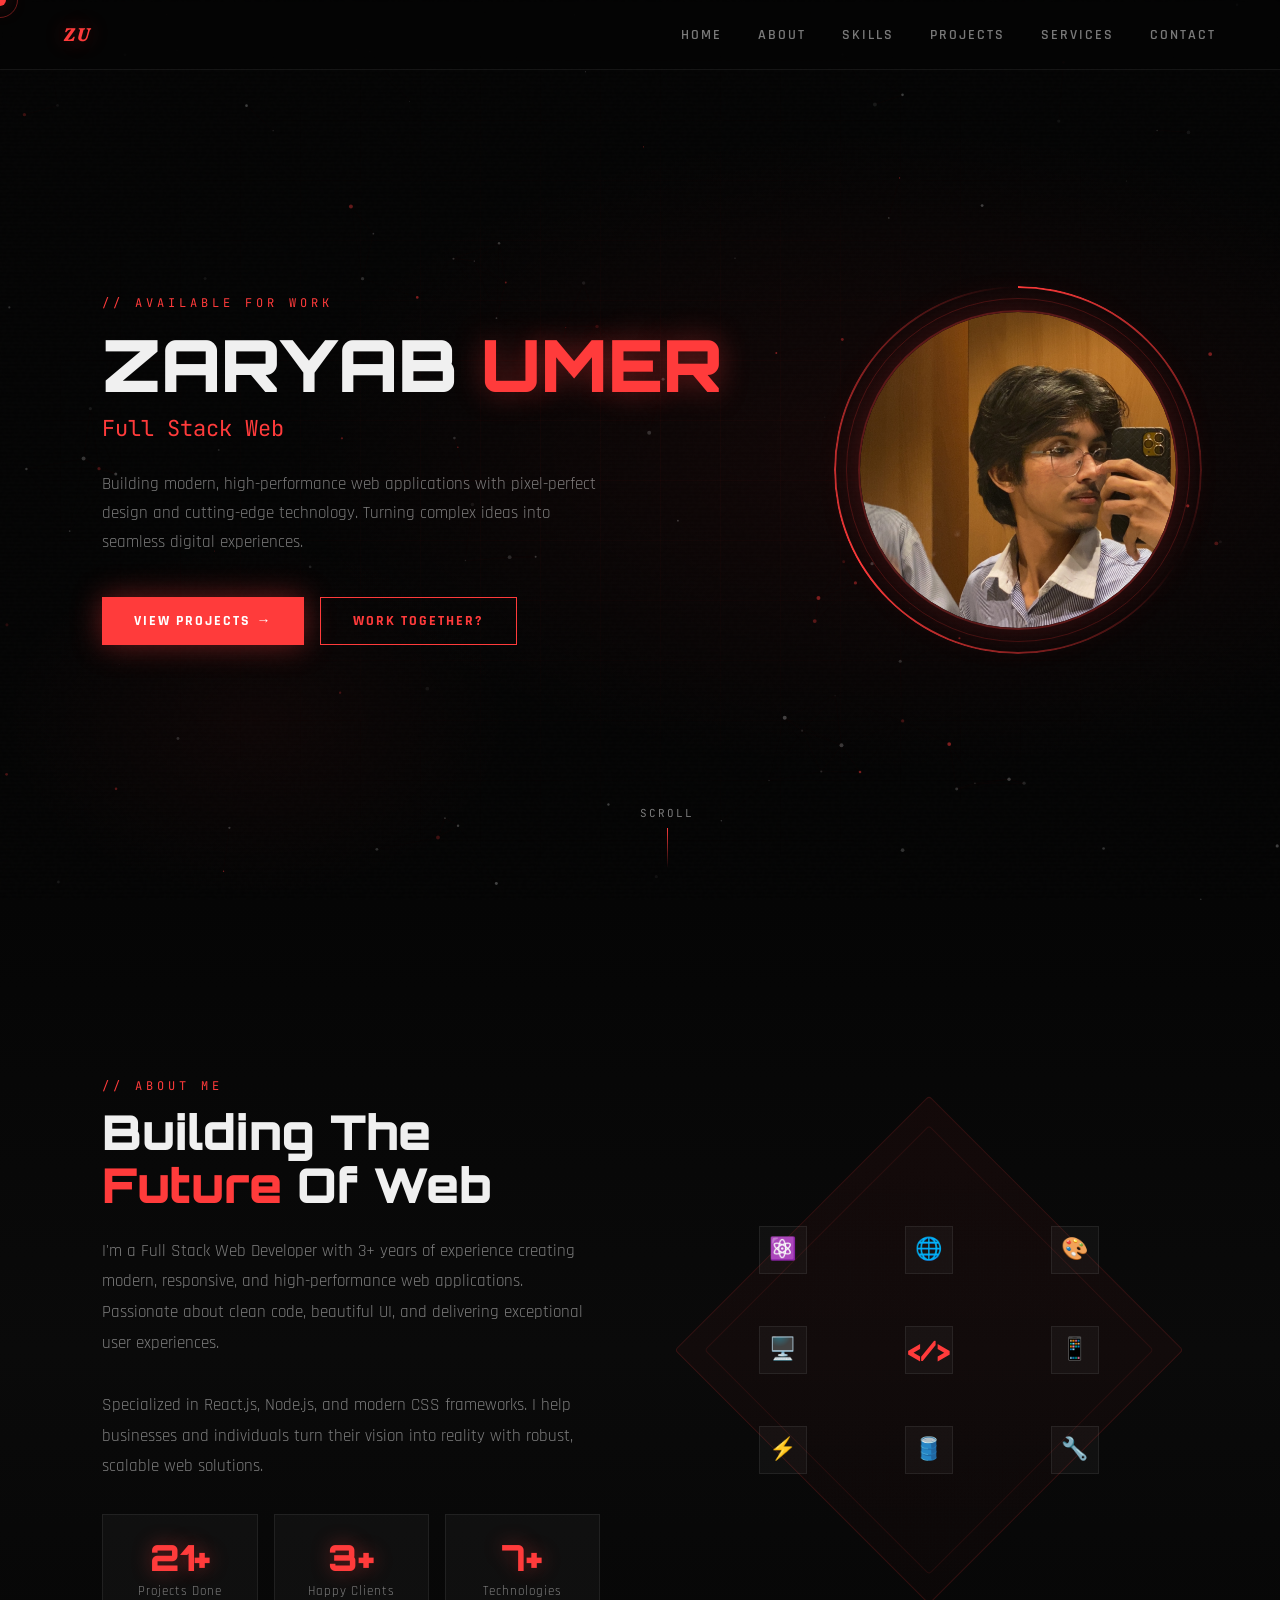
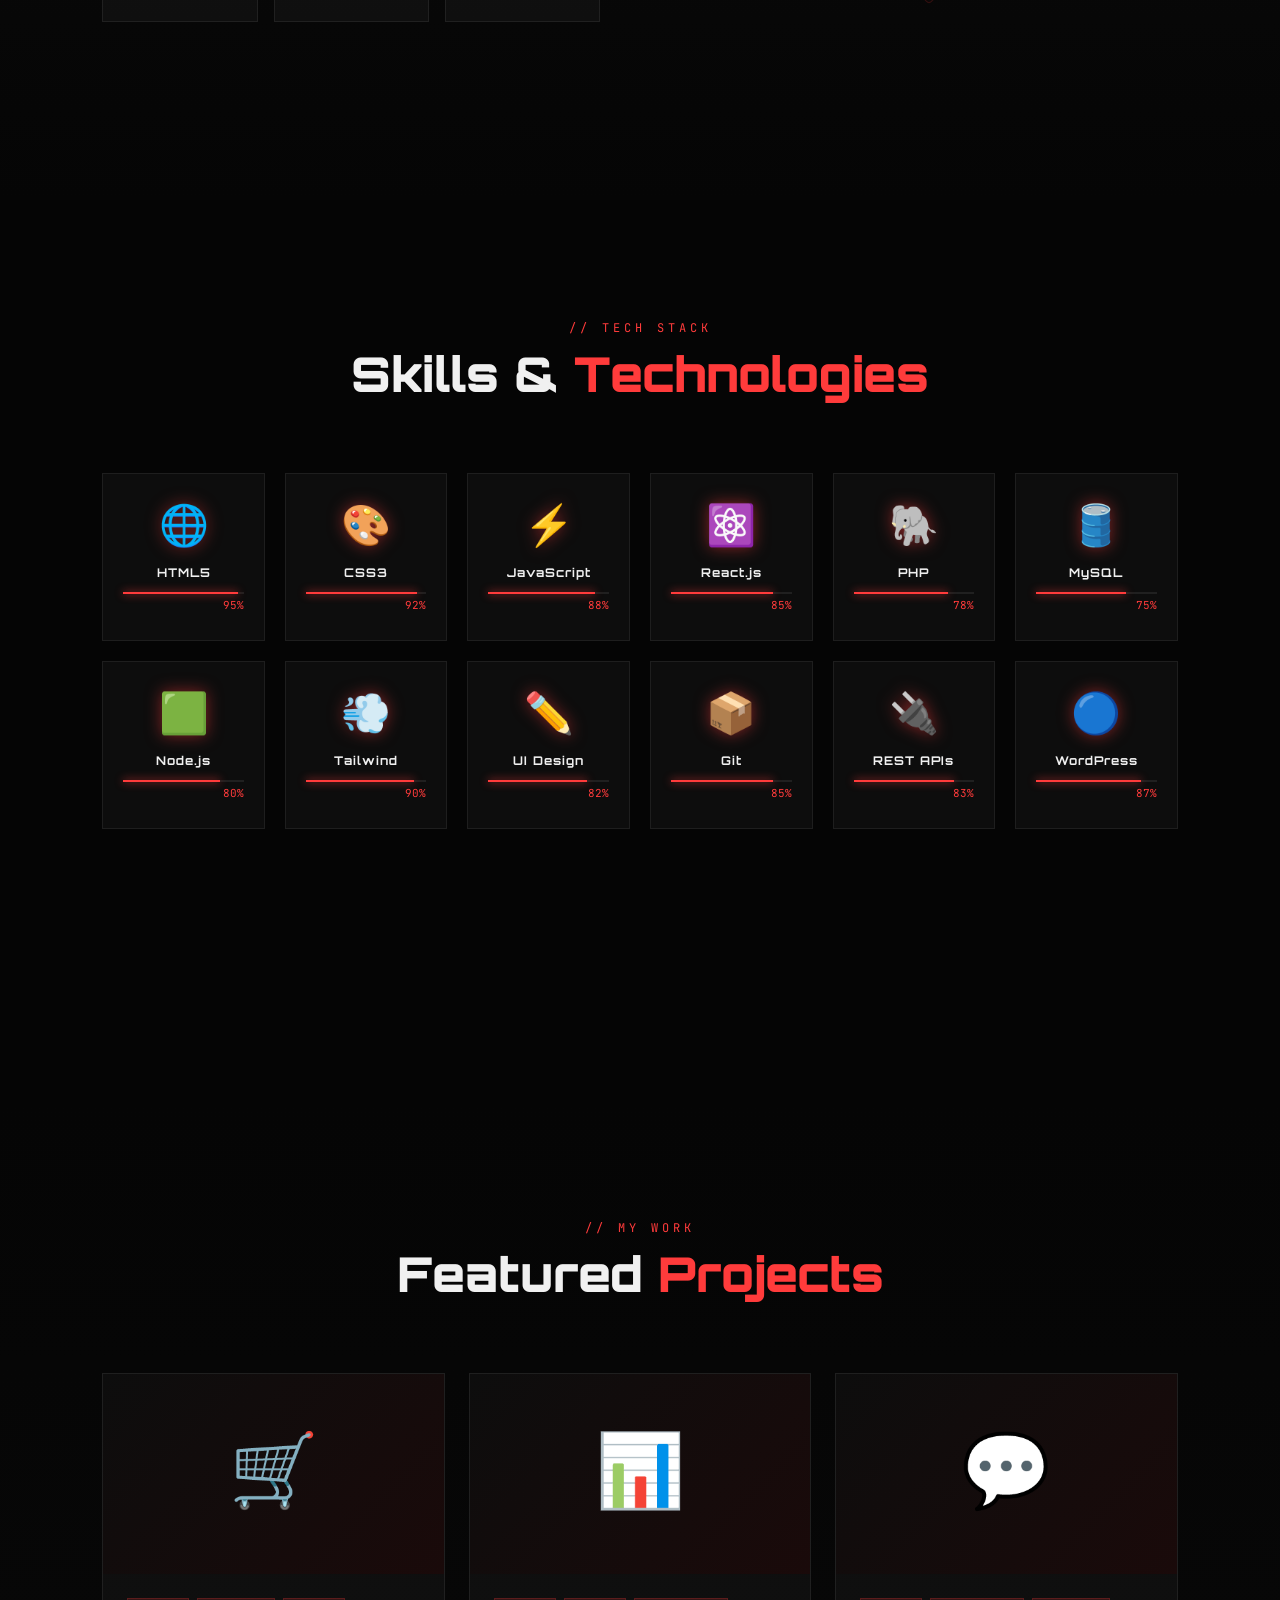
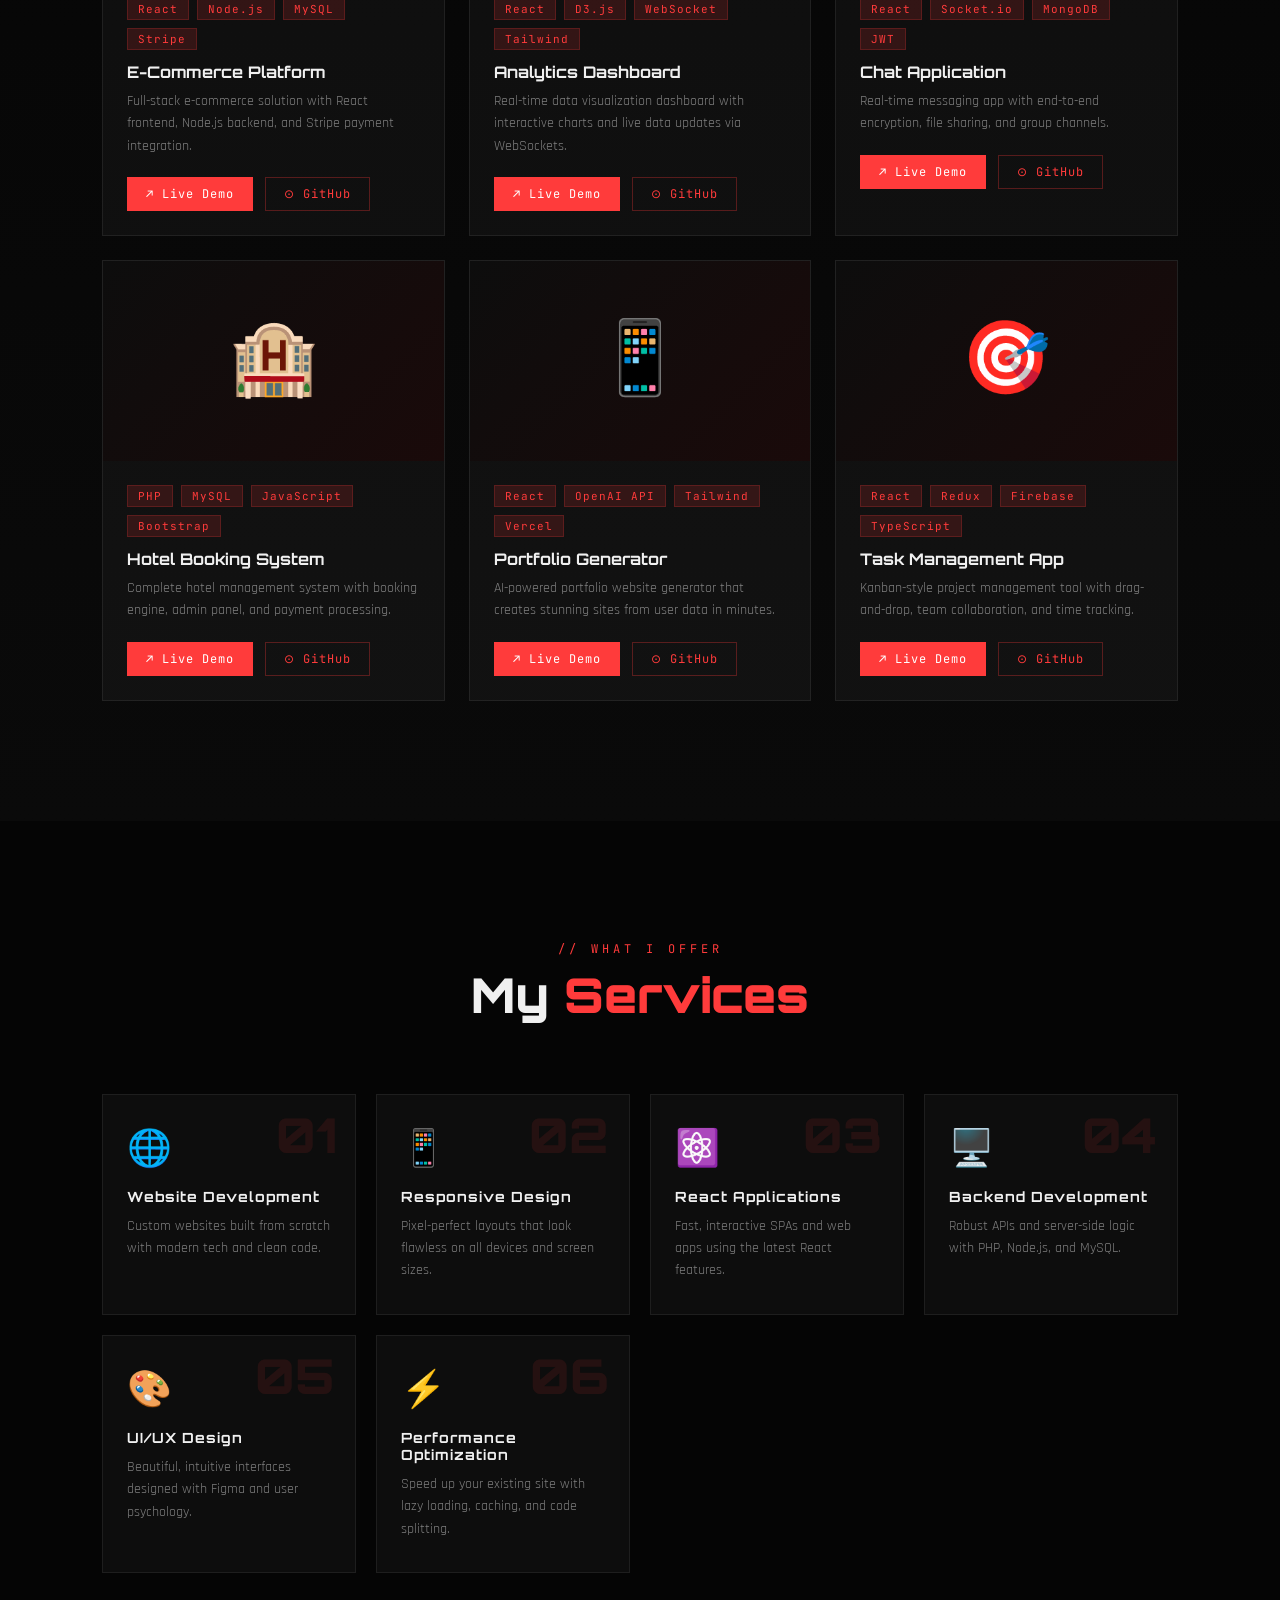
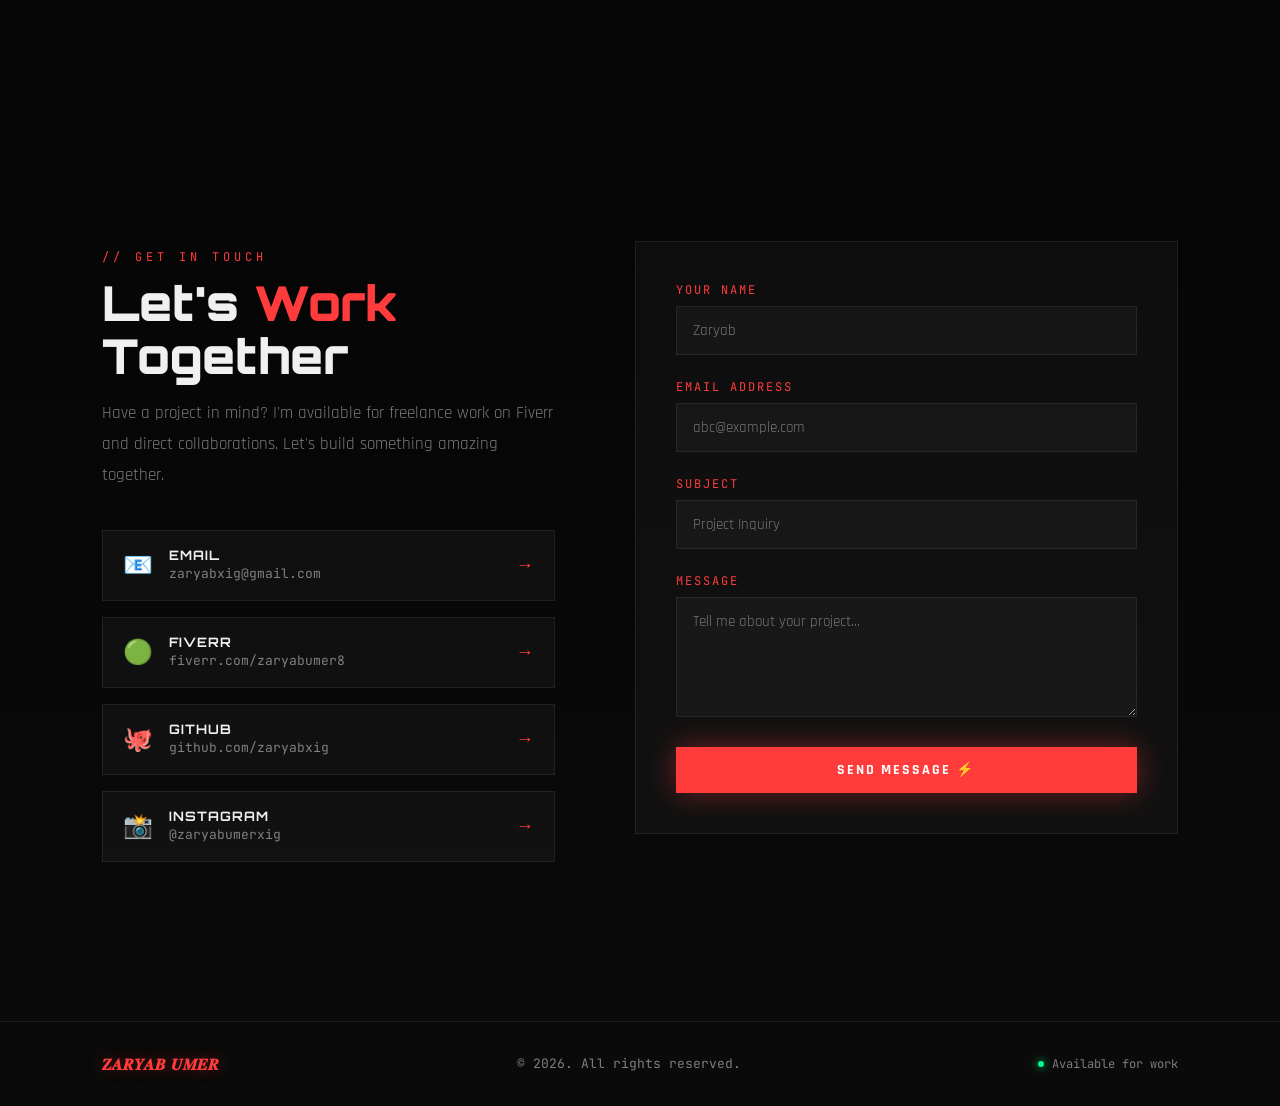
==== commit d6950e7c: "Update index.html" ====
--- a/index.html
+++ b/index.html
@@ -899,7 +899,7 @@
 
   <div class="hero-content">
     <div class="hero-text">
-      <p class="hero-label">// Available for hire</p>
+      <p class="hero-label">// Available for Work</p>
       <h1 class="hero-name">ZARYAB <span>UMER</span></h1>
       <p class="hero-role" id="typing-text"></p>
       <p class="hero-desc">
@@ -907,7 +907,7 @@
       </p>
       <div class="hero-btns">
         <a href="#projects" class="btn btn-primary">View Projects →</a>
-        <a href="#contact" class="btn btn-outline">Hire Me</a>
+        <a href="#contact" class="btn btn-outline">Work Together?</a>
       </div>
     </div>
 
@@ -1020,7 +1020,7 @@
         Have a project in mind? I'm available for freelance work on Fiverr and direct collaborations. Let's build something amazing together.
       </p>
       <div class="social-links reveal reveal-delay-3">
-        <a href="mailto:alex@example.com" class="social-link">
+        <a href="mailto:zaryabxig@example.com" class="social-link">
           <span class="social-icon">📧</span>
           <div class="social-text-wrap">
             <span class="social-name">EMAIL</span>
@@ -1040,7 +1040,7 @@
           <span class="social-icon">🐙</span>
           <div class="social-text-wrap">
             <span class="social-name">GITHUB</span>
-            <span class="social-handle">github.com/zaryab</span>
+            <span class="social-handle">github.com/zaryabxig</span>
           </div>
           <span style="margin-left:auto;color:var(--red);font-size:18px">→</span>
         </a>
@@ -1055,28 +1055,64 @@
       </div>
     </div>
 
-    <div class="contact-form reveal reveal-delay-2">
-      <div class="form-group">
-        <label class="form-label">Your Name</label>
-        <input type="text" class="form-input" placeholder="Zaryab">
-      </div>
-      <div class="form-group">
-        <label class="form-label">Email Address</label>
-        <input type="email" class="form-input" placeholder="abc@example.com">
-      </div>
-      <div class="form-group">
-        <label class="form-label">Subject</label>
-        <input type="text" class="form-input" placeholder="Project Inquiry">
-      </div>
-      <div class="form-group">
-        <label class="form-label">Message</label>
-        <textarea class="form-input" placeholder="Tell me about your project..."></textarea>
-      </div>
-      <button class="btn btn-primary" style="width:100%;justify-content:center" onclick="handleContact(event)">
-        Send Message ⚡
-      </button>
-    </div>
+    <!-- CONTACT FORM -->
+<form class="contact-form reveal reveal-delay-2" id="contactForm">
+  
+  <div class="form-group">
+    <label class="form-label">Your Name</label>
+    <input 
+      type="text" 
+      class="form-input" 
+      id="name"
+      placeholder="Zaryab"
+      required
+    >
   </div>
+
+  <div class="form-group">
+    <label class="form-label">Email Address</label>
+    <input 
+      type="email" 
+      class="form-input" 
+      id="email"
+      placeholder="abc@example.com"
+      required
+    >
+  </div>
+
+  <div class="form-group">
+    <label class="form-label">Subject</label>
+    <input 
+      type="text" 
+      class="form-input" 
+      id="subject"
+      placeholder="Project Inquiry"
+      required
+    >
+  </div>
+
+  <div class="form-group">
+    <label class="form-label">Message</label>
+    <textarea 
+      class="form-input" 
+      id="message"
+      placeholder="Tell me about your project..."
+      required
+    ></textarea>
+  </div>
+
+  <button 
+    type="submit"
+    class="btn btn-primary" 
+    style="width:100%;justify-content:center"
+    id="submitBtn"
+  >
+    Send Message ⚡
+  </button>
+
+</form>
+  </div>
+  
 </section>
 
 <!-- FOOTER -->
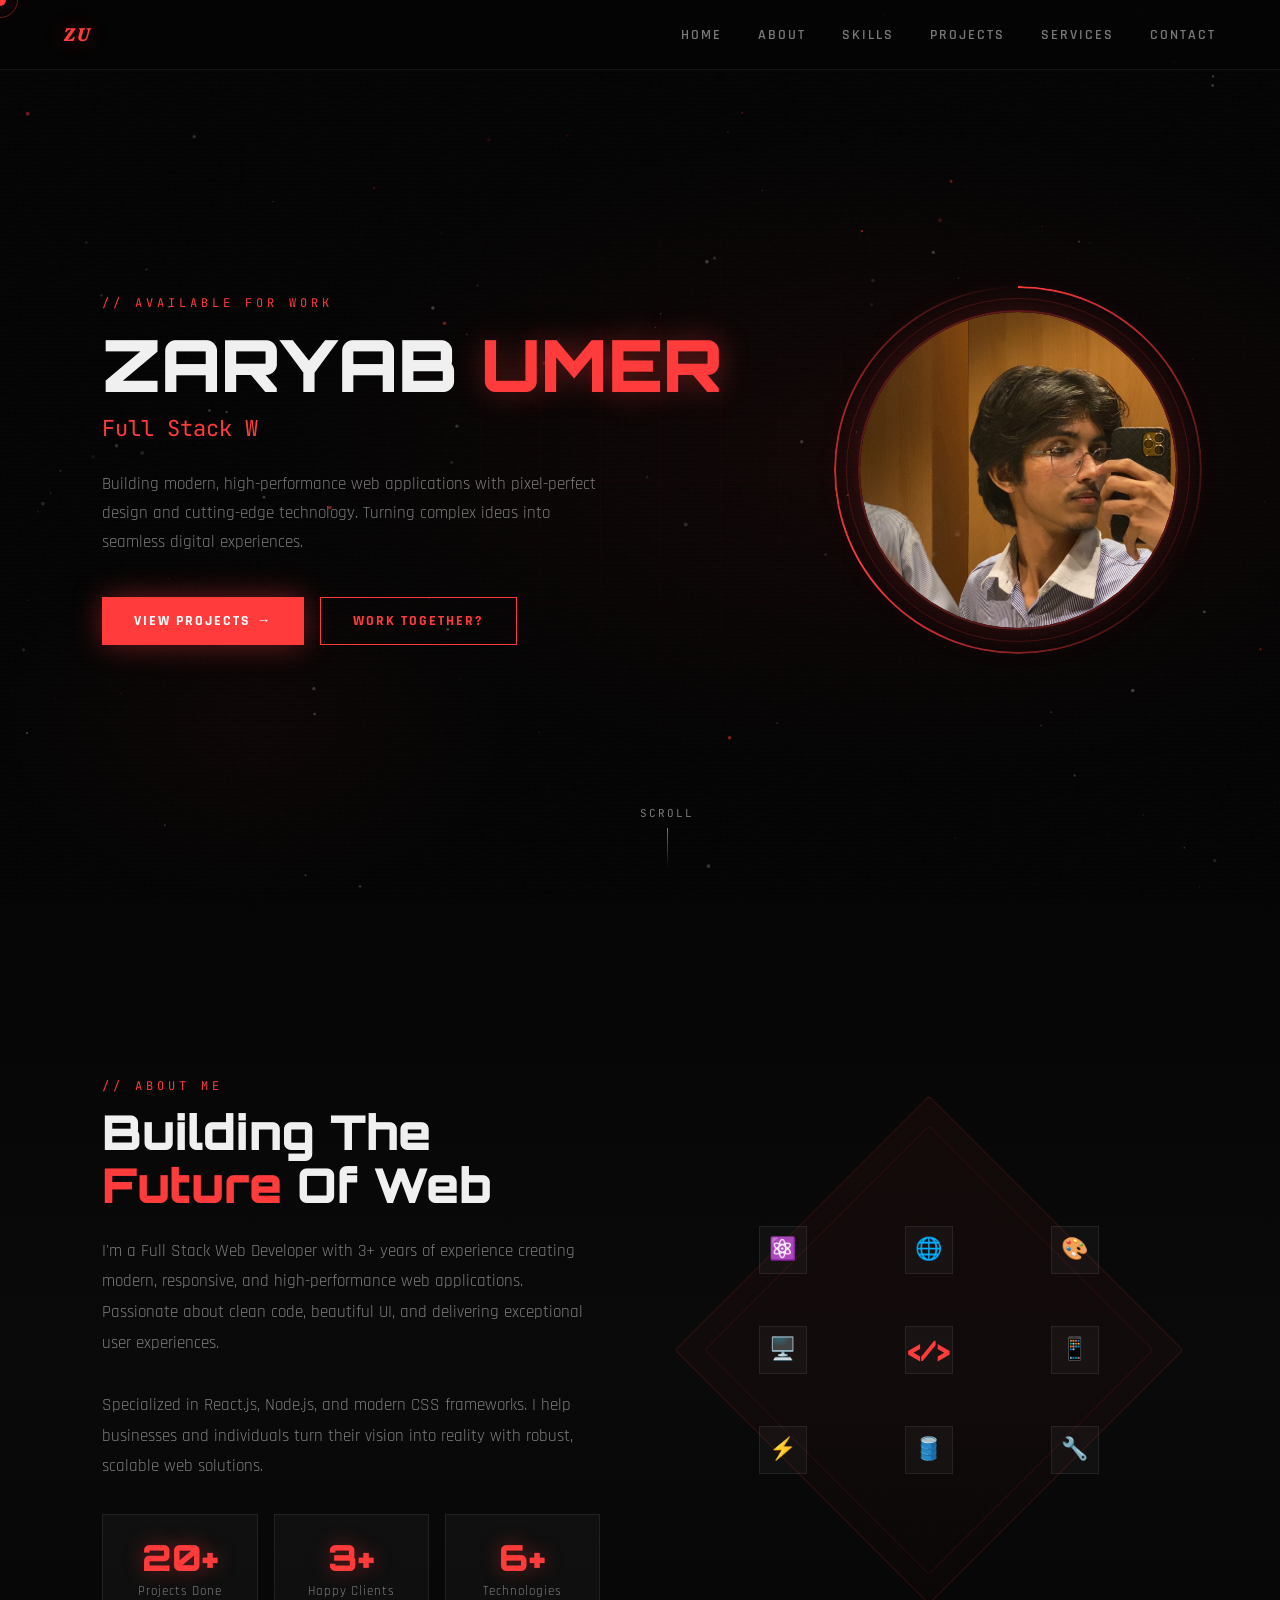
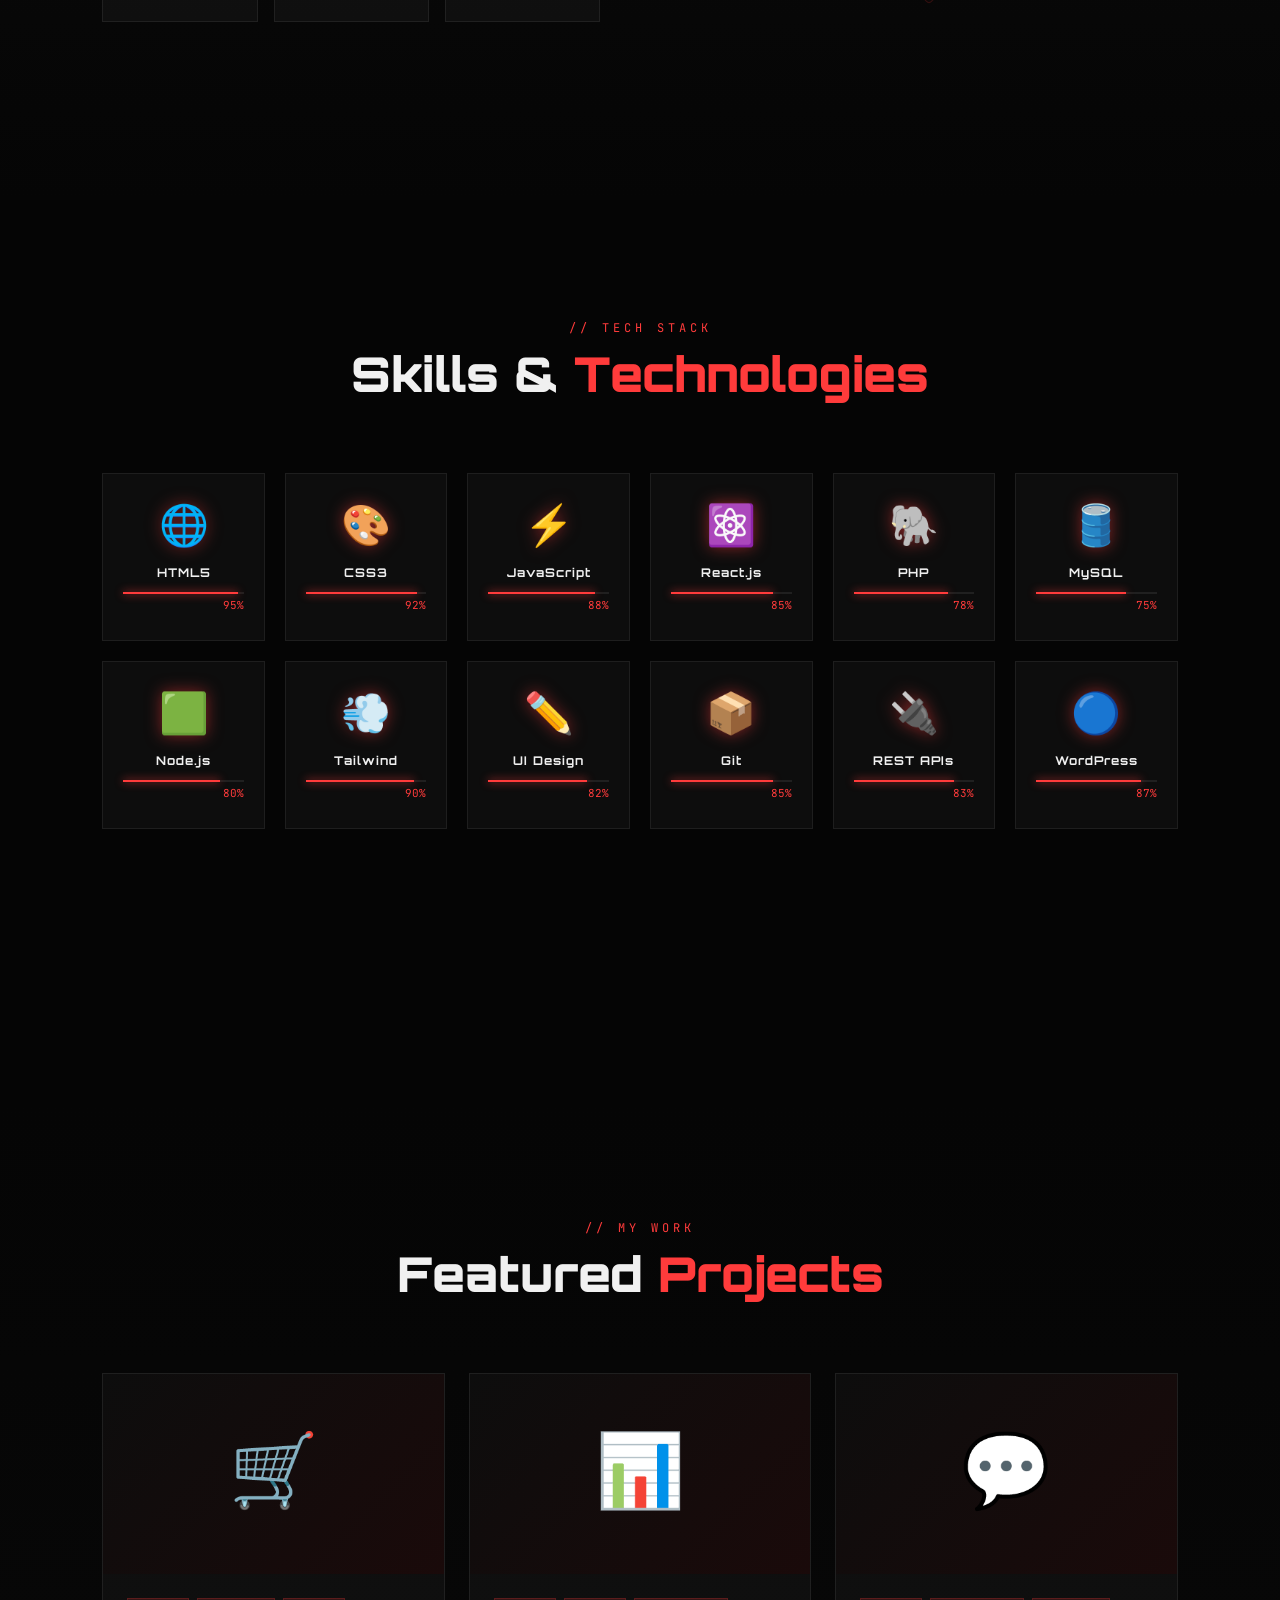
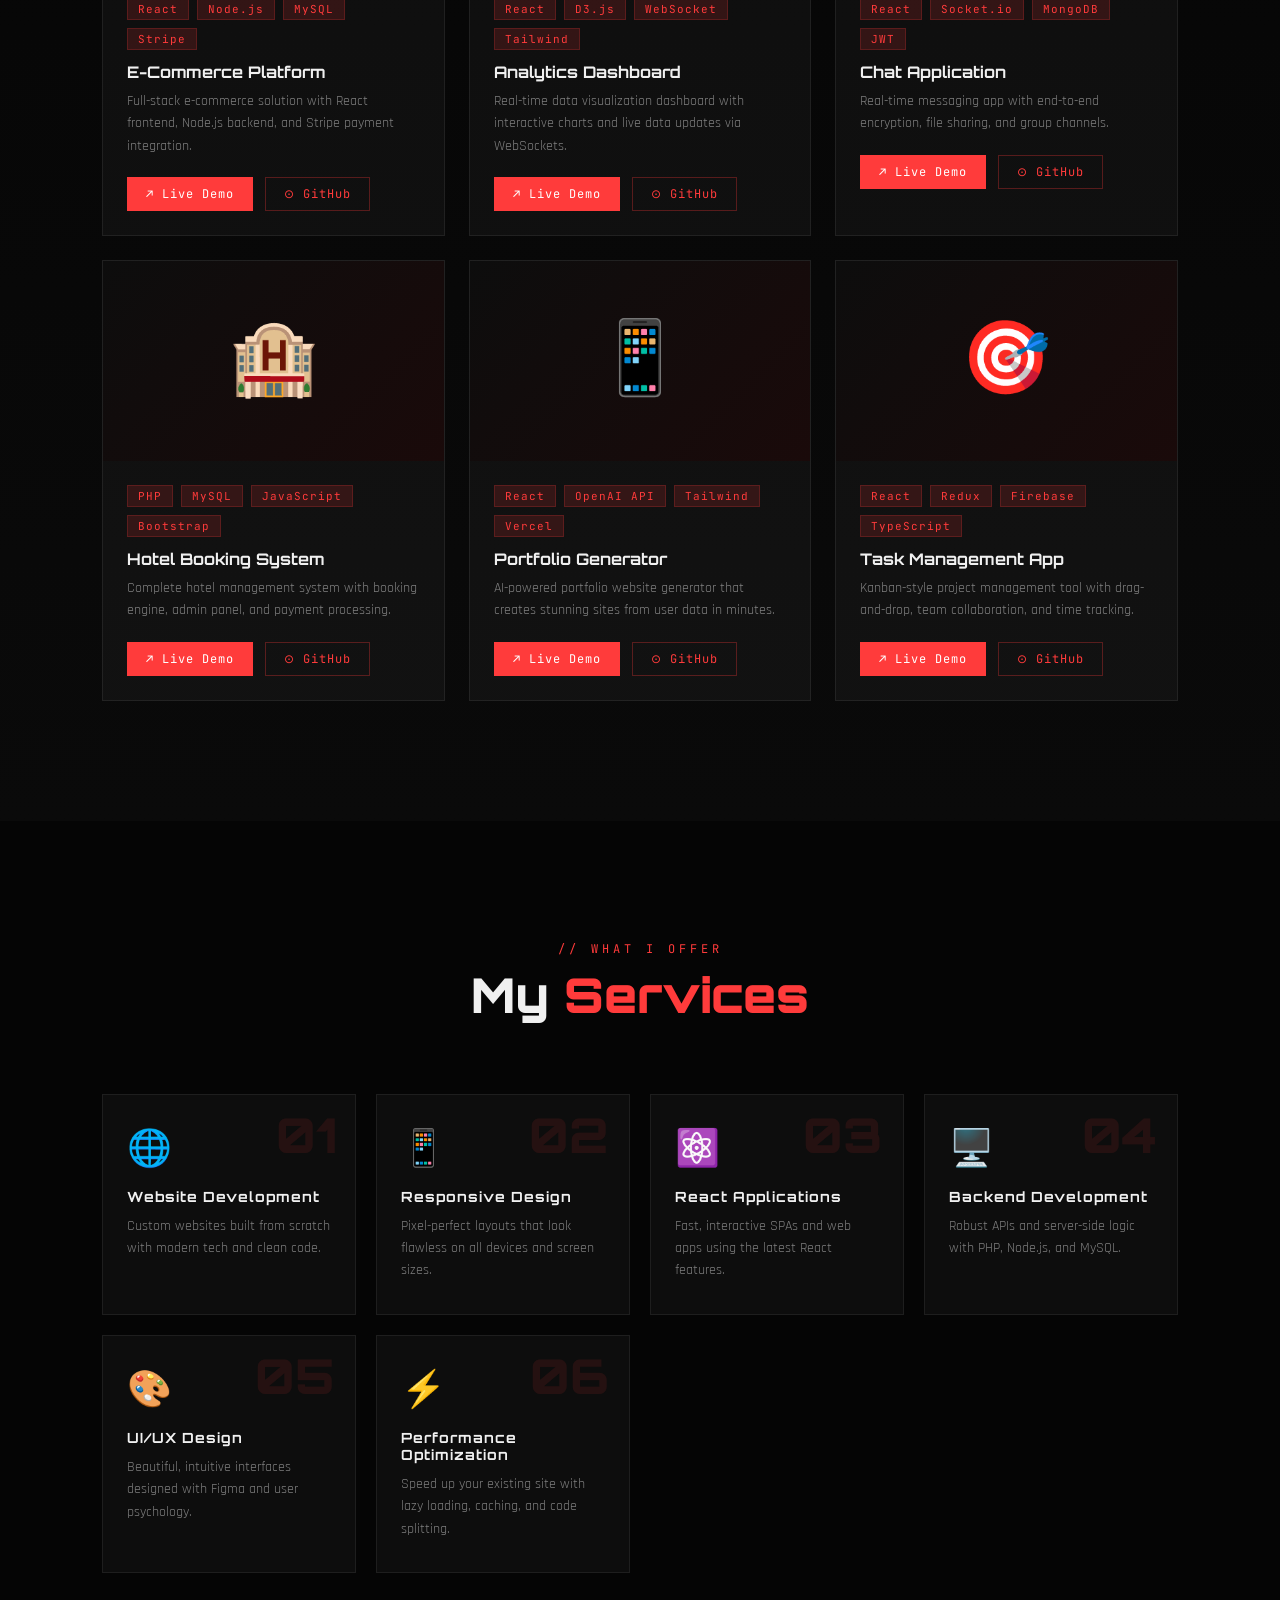
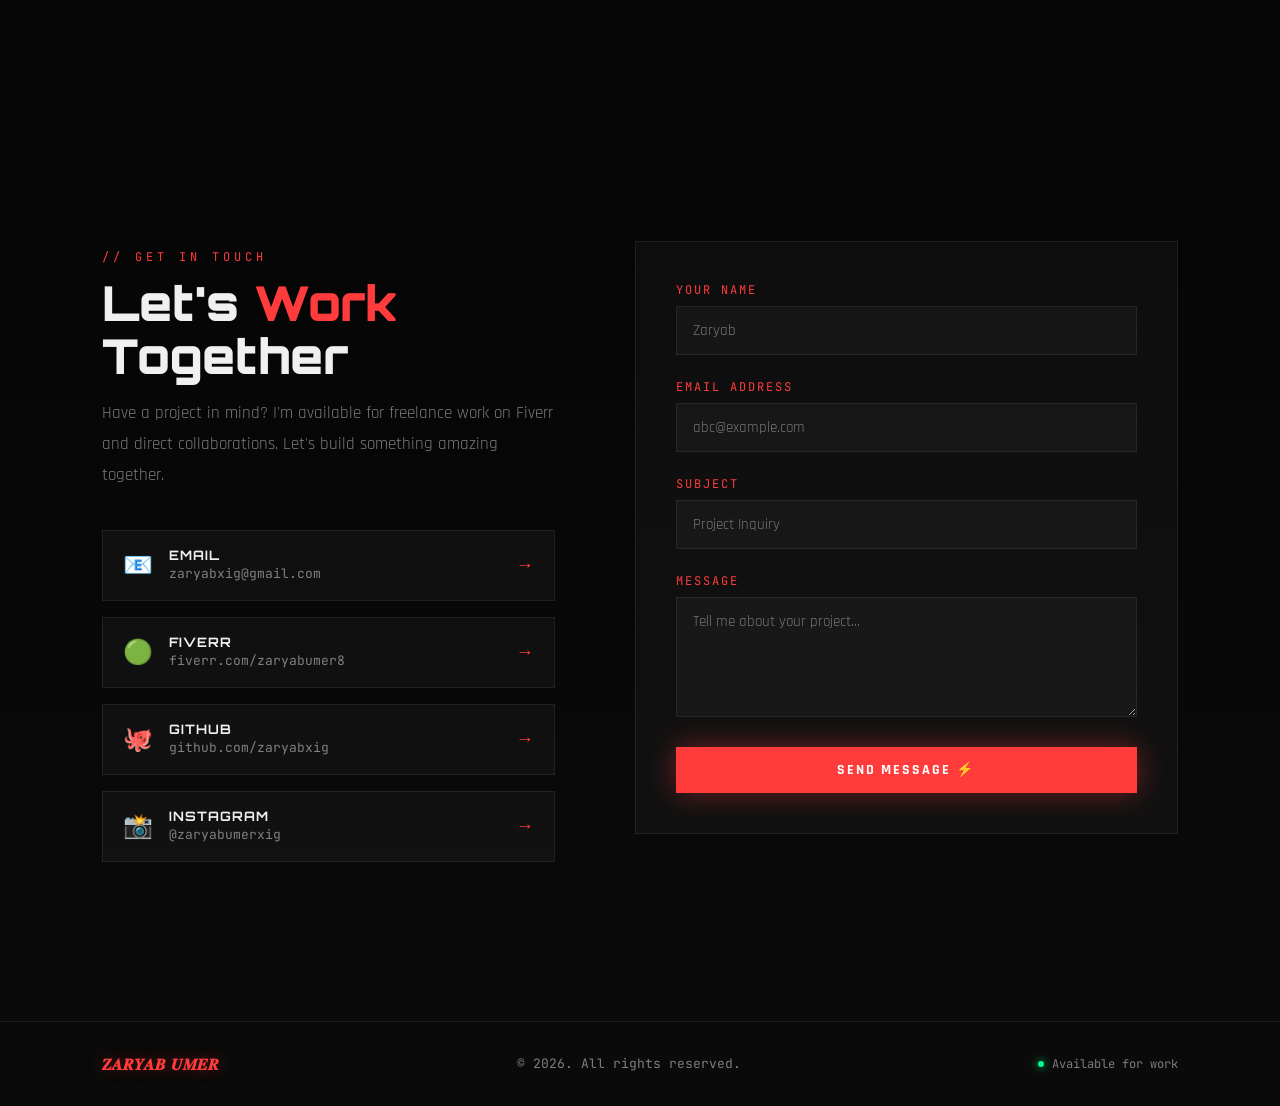
==== commit ca5cef37: "Update index.html" ====
--- a/index.html
+++ b/index.html
@@ -1452,6 +1452,51 @@
     mobileMenu.classList.remove("active");
   });
 });
+const contactForm = document.getElementById("contactForm");
+
+contactForm.addEventListener("submit", function(e) {
+  e.preventDefault();
+
+  const name = document.getElementById("name").value.trim();
+  const email = document.getElementById("email").value.trim();
+  const subject = document.getElementById("subject").value.trim();
+  const message = document.getElementById("message").value.trim();
+
+  if (!name || !email || !subject || !message) {
+    alert("Please fill all fields.");
+    return;
+  }
+
+  const emailPattern = /^[^ ]+@[^ ]+\.[a-z]{2,3}$/;
+
+  if (!emailPattern.test(email)) {
+    alert("Please enter a valid email address.");
+    return;
+  }
+
+  const body =
+`Name: ${name}
+
+Email: ${email}
+
+Message:
+${message}`;
+
+  window.location.href =
+`mailto:zaryabxig@gmail.com?subject=${encodeURIComponent(subject)}&body=${encodeURIComponent(body)}`;
+
+  const btn = document.getElementById("submitBtn");
+
+  btn.textContent = "✓ Ready To Send!";
+  btn.style.background = "#00bb55";
+
+  setTimeout(() => {
+    btn.textContent = "Send Message ⚡";
+    btn.style.background = "";
+  }, 3000);
+
+  contactForm.reset();
+});
 </script>
 </body>
 </html>
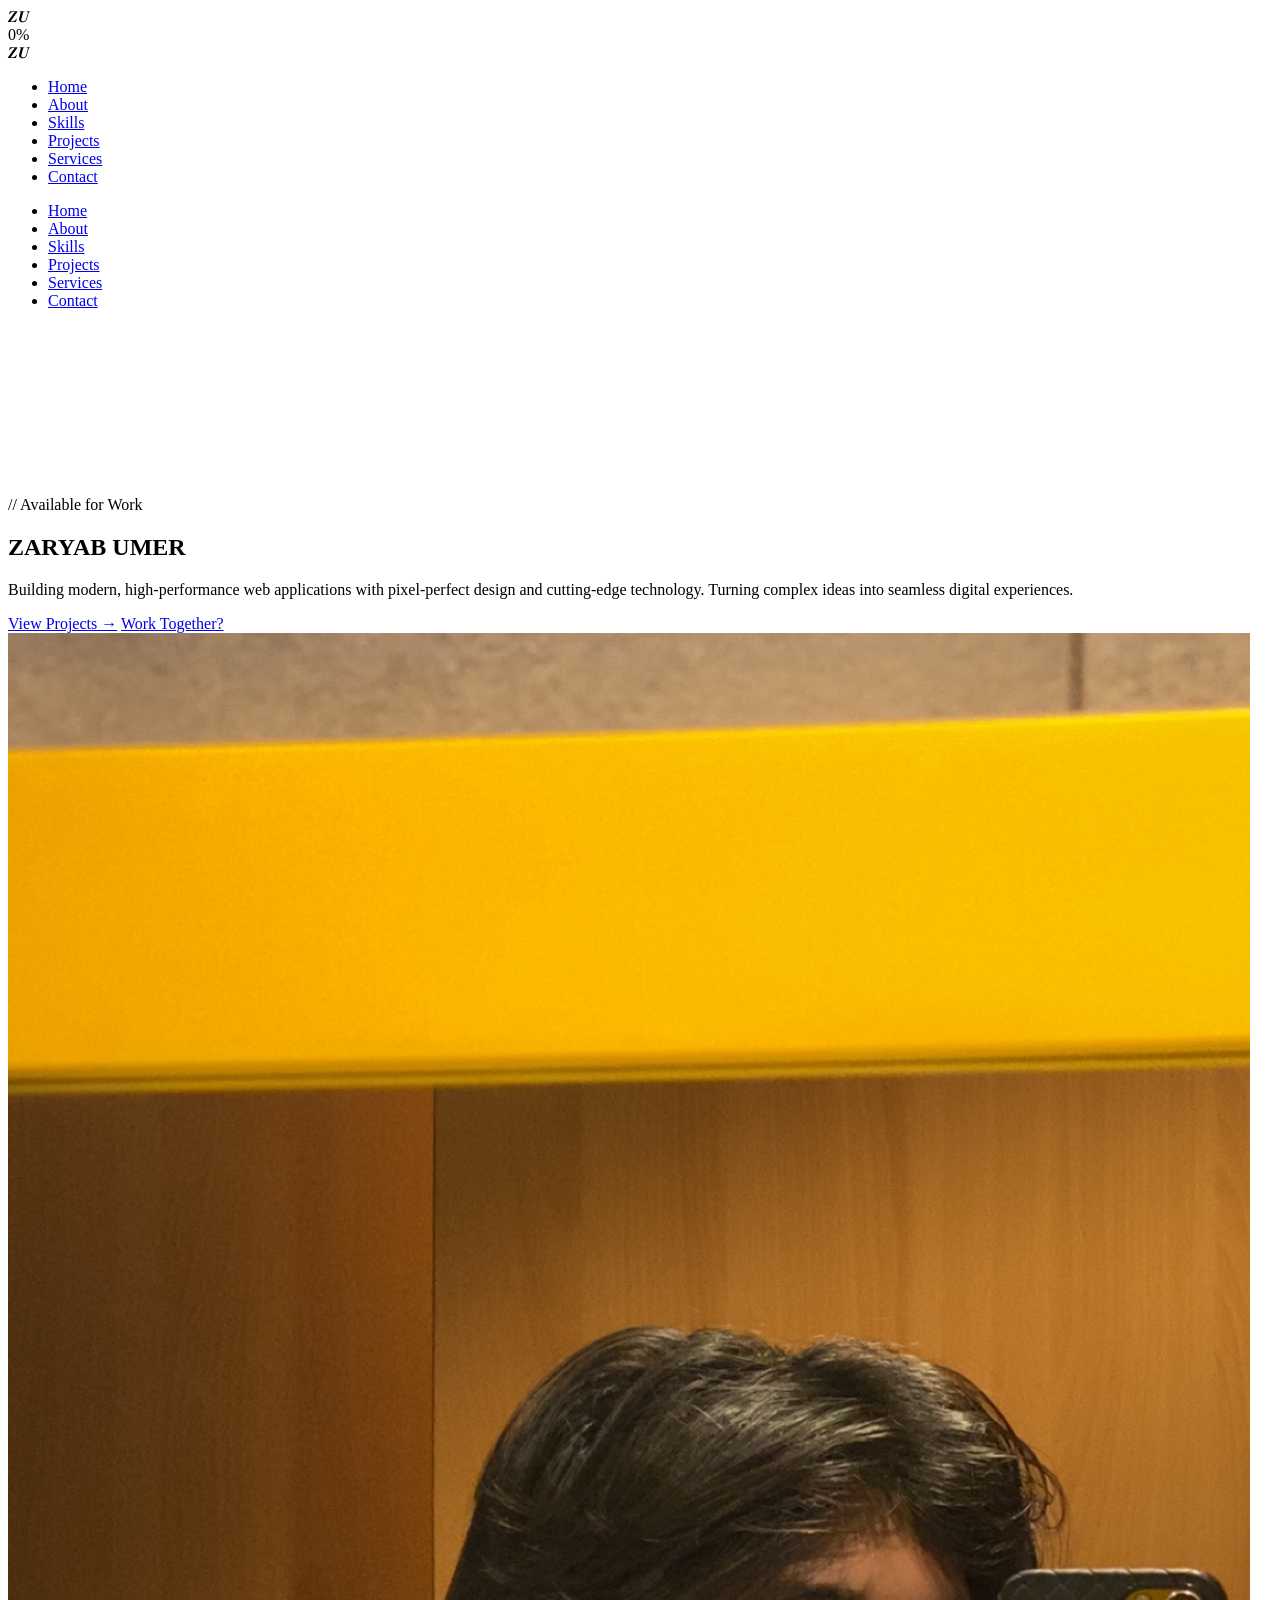
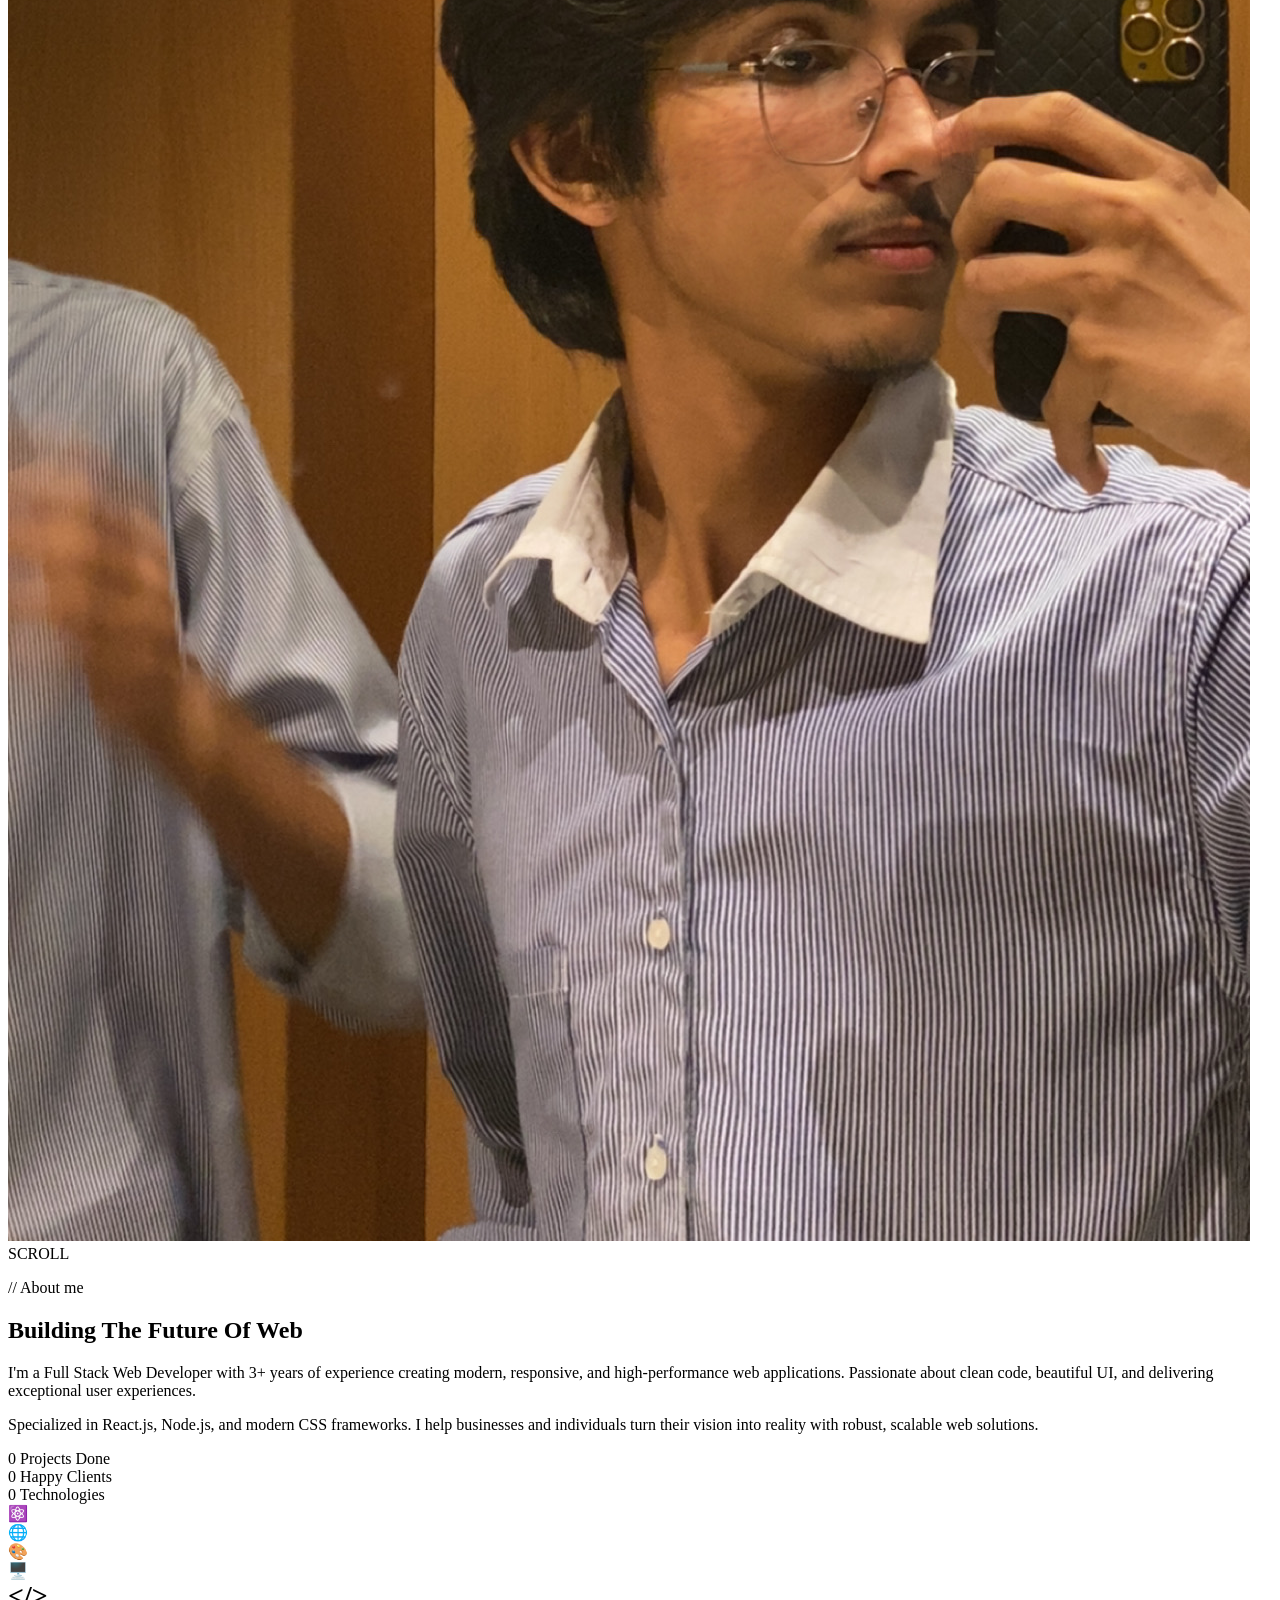
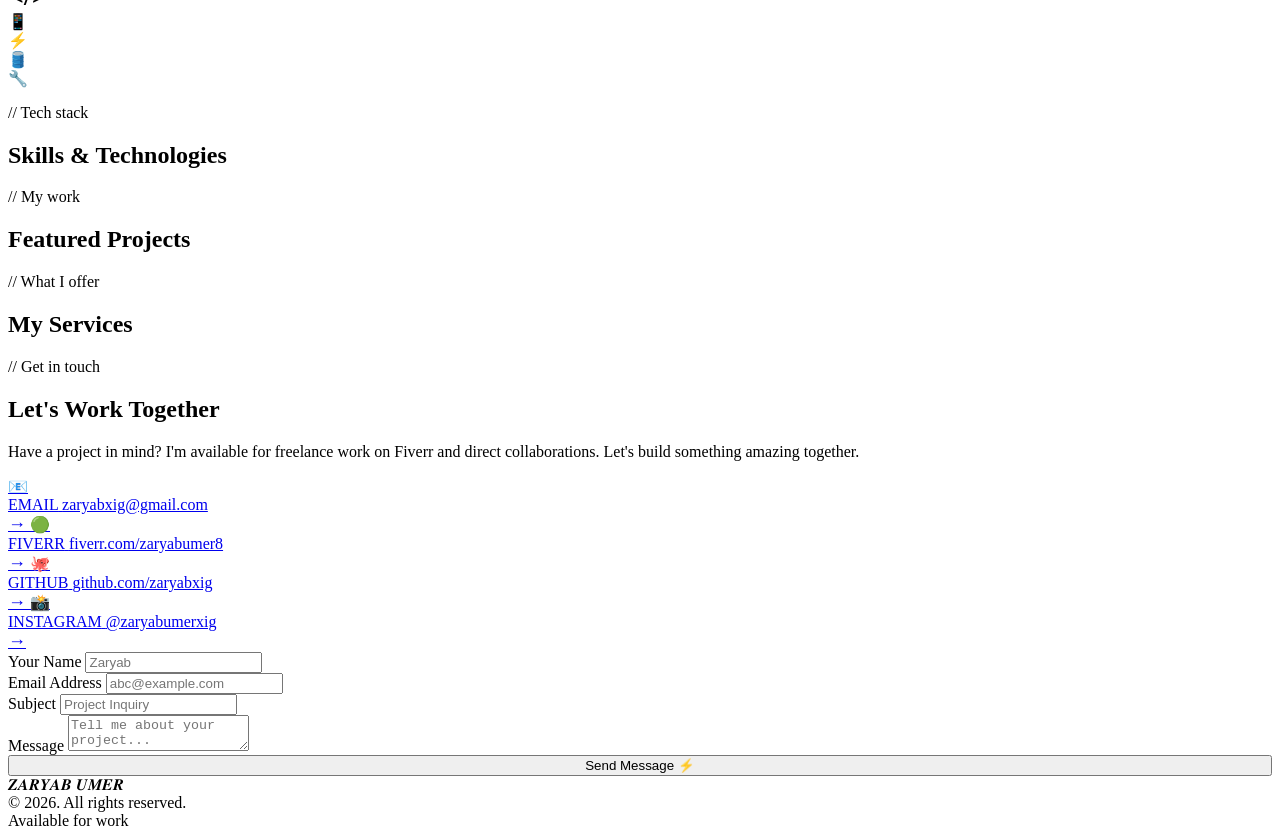
==== commit 17f9c54d: "Update index.html" ====
--- a/index.html
+++ b/index.html
@@ -6,850 +6,9 @@
 <title>Portfolio – Full Stack Web Developer</title>
 <link rel="preconnect" href="https://fonts.googleapis.com">
 <link href="https://fonts.googleapis.com/css2?family=Orbitron:wght@400;700;900&family=Rajdhani:wght@300;400;500;600;700&family=JetBrains+Mono:wght@300;400;700&display=swap" rel="stylesheet">
-<style>
-  :root {
-    --red: #ff3b3b;
-    --red-dim: rgba(255,59,59,0.15);
-    --red-glow: rgba(255,59,59,0.4);
-    --bg: #050505;
-    --bg2: #0a0a0a;
-    --bg3: #111;
-    --glass: rgba(255,255,255,0.03);
-    --glass-border: rgba(255,255,255,0.07);
-    --text: #f0f0f0;
-    --text-dim: rgba(240,240,240,0.5);
-    --font-head: 'Orbitron', monospace;
-    --font-body: 'Rajdhani', sans-serif;
-    --font-mono: 'JetBrains Mono', monospace;
-  }
-
-  *, *::before, *::after { margin:0; padding:0; box-sizing:border-box; }
-
-  html { scroll-behavior: smooth; }
-
-  body {
-    background: var(--bg);
-    color: var(--text);
-    font-family: var(--font-body);
-    font-size: 16px;
-    overflow-x: hidden;
-    cursor: none;
-  }
-
-  /* ── CUSTOM CURSOR ── */
-  #cursor {
-    position: fixed; z-index: 9999; pointer-events: none;
-    width: 12px; height: 12px;
-    background: var(--red);
-    border-radius: 50%;
-    transform: translate(-50%,-50%);
-    transition: transform 0.1s ease, width 0.2s, height 0.2s, opacity 0.2s;
-    box-shadow: 0 0 20px var(--red-glow), 0 0 60px rgba(255,59,59,0.2);
-  }
-  #cursor-trail {
-    position: fixed; z-index: 9998; pointer-events: none;
-    width: 36px; height: 36px;
-    border: 1px solid rgba(255,59,59,0.4);
-    border-radius: 50%;
-    transform: translate(-50%,-50%);
-    transition: all 0.12s ease;
-  }
-  body:hover #cursor { opacity: 1; }
-
-  /* ── LOADING SCREEN ── */
-  #loader {
-    position: fixed; inset: 0; z-index: 9990;
-    background: var(--bg);
-    display: flex; flex-direction: column;
-    align-items: center; justify-content: center;
-    gap: 24px;
-  }
-  #loader .logo-text {
-    font-family: var(--font-head);
-    font-size: clamp(24px, 5vw, 48px);
-    color: var(--red);
-    letter-spacing: 8px;
-    animation: glitch 1.5s infinite;
-    text-shadow: 0 0 30px var(--red-glow);
-  }
-  #loader .bar-wrap {
-    width: 240px; height: 2px;
-    background: rgba(255,255,255,0.08);
-    border-radius: 2px; overflow: hidden;
-  }
-  #loader .bar {
-    height: 100%; background: var(--red);
-    box-shadow: 0 0 16px var(--red);
-    animation: load-progress 2.2s ease-out forwards;
-  }
-  #loader .pct {
-    font-family: var(--font-mono); font-size: 12px;
-    color: var(--red); letter-spacing: 2px;
-  }
-  @keyframes load-progress { from { width: 0 } to { width: 100% } }
-
-  /* ── NAVBAR ── */
-  nav {
-    position: fixed; top: 0; left: 0; right: 0; z-index: 100;
-    padding: 0 clamp(24px, 5vw, 80px);
-    height: 70px;
-    display: flex; align-items: center; justify-content: space-between;
-    background: rgba(5,5,5,0.7);
-    backdrop-filter: blur(20px);
-    border-bottom: 1px solid var(--glass-border);
-    transition: all 0.3s;
-  }
-  .nav-logo {
-    font-family: var(--font-head);
-    font-size: 18px; font-weight: 900;
-    color: var(--red);
-    text-shadow: 0 0 20px var(--red-glow);
-    letter-spacing: 2px;
-  }
-  .nav-links { display: flex; gap: 36px; list-style: none; }
-  .nav-links a {
-    color: var(--text-dim); text-decoration: none;
-    font-family: var(--font-body); font-size: 14px; font-weight: 600;
-    letter-spacing: 2px; text-transform: uppercase;
-    transition: color 0.3s;
-    position: relative;
-  }
-  .nav-links a::after {
-    content: ''; position: absolute; bottom: -4px; left: 0; right: 0;
-    height: 1px; background: var(--red);
-    transform: scaleX(0); transform-origin: center;
-    transition: transform 0.3s;
-    box-shadow: 0 0 8px var(--red);
-  }
-  .nav-links a:hover { color: var(--text); }
-  .nav-links a:hover::after { transform: scaleX(1); }
-
-  /* ── SECTIONS ── */
-  section { min-height: 100vh; position: relative; }
-
-  /* ── HERO ── */
-  #hero {
-    display: flex; align-items: center; justify-content: center;
-    padding: 100px clamp(24px,8vw,120px) 60px;
-    overflow: hidden;
-  }
-  #hero-bg {
-    position: absolute; inset: 0; z-index: 0;
-    background:
-      radial-gradient(ellipse 80% 60% at 70% 50%, rgba(255,59,59,0.06) 0%, transparent 60%),
-      radial-gradient(ellipse 40% 40% at 20% 80%, rgba(255,59,59,0.04) 0%, transparent 50%);
-  }
-  #particles-canvas {
-    position: absolute; inset: 0; z-index: 0;
-  }
-  .hero-content {
-    position: relative; z-index: 2;
-    display: grid; grid-template-columns: 1fr auto;
-    align-items: center; gap: 80px;
-    max-width: 1200px; width: 100%;
-  }
-  .hero-text { max-width: 620px; }
-  .hero-label {
-    font-family: var(--font-mono);
-    font-size: 12px; color: var(--red);
-    letter-spacing: 4px; text-transform: uppercase;
-    margin-bottom: 16px;
-    animation: fade-up 0.8s 0.3s both;
-  }
-  .hero-name {
-    font-family: var(--font-head);
-    font-size: clamp(36px, 6vw, 72px);
-    font-weight: 900; line-height: 1.05;
-    color: var(--text);
-    margin-bottom: 12px;
-    animation: fade-up 0.8s 0.5s both;
-  }
-  .hero-name span { color: var(--red); text-shadow: 0 0 30px var(--red-glow); }
-  .hero-role {
-    font-family: var(--font-mono);
-    font-size: clamp(16px, 2.5vw, 22px);
-    color: var(--red);
-    min-height: 32px;
-    margin-bottom: 24px;
-    animation: fade-up 0.8s 0.7s both;
-  }
-  .hero-desc {
-    font-size: 17px; font-weight: 400; line-height: 1.7;
-    color: var(--text-dim); max-width: 500px;
-    margin-bottom: 40px;
-    animation: fade-up 0.8s 0.9s both;
-  }
-  .hero-btns { display: flex; gap: 16px; flex-wrap: wrap;
-    animation: fade-up 0.8s 1.1s both; }
-  .btn {
-    padding: 14px 32px;
-    font-family: var(--font-body); font-size: 14px; font-weight: 700;
-    letter-spacing: 2px; text-transform: uppercase;
-    border: none; cursor: pointer; text-decoration: none;
-    display: inline-flex; align-items: center; gap: 8px;
-    transition: all 0.3s; position: relative; overflow: hidden;
-  }
-  .btn-primary {
-    background: var(--red); color: #fff;
-    box-shadow: 0 0 30px rgba(255,59,59,0.4);
-  }
-  .btn-primary:hover {
-    background: #ff5555;
-    box-shadow: 0 0 50px rgba(255,59,59,0.7);
-    transform: translateY(-2px);
-  }
-  .btn-outline {
-    background: transparent; color: var(--red);
-    border: 1px solid var(--red);
-  }
-  .btn-outline:hover {
-    background: var(--red-dim);
-    box-shadow: 0 0 30px rgba(255,59,59,0.2);
-    transform: translateY(-2px);
-  }
-
-  /* Hero image */
-  .hero-image-wrap {
-    position: relative; z-index: 2;
-    animation: fade-up 0.8s 0.6s both;
-    flex-shrink: 0;
-  }
-  .profile-ring {
-    position: absolute; inset: -24px;
-    border-radius: 50%;
-    border: 2px solid transparent;
-    background: conic-gradient(var(--red), transparent, var(--red), transparent) border-box;
-    animation: spin 8s linear infinite;
-    -webkit-mask: linear-gradient(#fff 0 0) padding-box, linear-gradient(#fff 0 0);
-    -webkit-mask-composite: destination-out;
-    mask-composite: exclude;
-  }
-  .profile-ring-2 {
-    position: absolute; inset: -12px;
-    border-radius: 50%;
-    border: 1px solid rgba(255,59,59,0.2);
-    animation: spin-rev 12s linear infinite;
-  }
-  @keyframes spin { to { transform: rotate(360deg); } }
-  @keyframes spin-rev { to { transform: rotate(-360deg); } }
-
-  .profile-img {
-    width: clamp(200px, 25vw, 320px);
-    height: clamp(200px, 25vw, 320px);
-    border-radius: 50%;
-    object-fit: cover;
-    display: flex; align-items: center; justify-content: center;
-    background: linear-gradient(135deg, #1a0a0a 0%, #0d0d0d 50%, #1a0505 100%);
-    border: 2px solid rgba(255,59,59,0.3);
-    box-shadow:
-      0 0 40px rgba(255,59,59,0.2),
-      inset 0 0 40px rgba(255,59,59,0.05);
-    position: relative; overflow: hidden;
-    animation: float 4s ease-in-out infinite;
-  }
-  .profile-initials {
-    font-family: var(--font-head);
-    font-size: clamp(48px, 8vw, 96px);
-    font-weight: 900;
-    color: var(--red);
-    text-shadow: 0 0 40px var(--red-glow);
-    user-select: none;
-  }
-  @keyframes float { 0%,100%{transform:translateY(0)} 50%{transform:translateY(-16px)} }
-  
-  .real-profile-img{
-  width:100%;
-  height:100%;
-  object-fit:cover;
-  border-radius:50%;
-  display:block;
-}
-
-/* MOBILE MENU */
-.mobile-menu{
-  position: fixed;
-  top: 70px;
-  right: -100%;
-  width: 260px;
-  height: calc(100vh - 70px);
-  background: rgba(5,5,5,0.98);
-  backdrop-filter: blur(20px);
-  border-left: 1px solid rgba(255,59,59,0.2);
-  padding: 40px 30px;
-  transition: 0.4s ease;
-  z-index: 999;
-}
-
-.mobile-menu.active{
-  right: 0;
-}
-
-.mobile-menu ul{
-  list-style:none;
-  display:flex;
-  flex-direction:column;
-  gap:28px;
-}
-
-.mobile-menu a{
-  text-decoration:none;
-  color:white;
-  font-size:18px;
-  font-family:var(--font-head);
-  letter-spacing:1px;
-  transition:0.3s;
-}
-
-.mobile-menu a:hover{
-  color:var(--red);
-  padding-left:10px;
-}
-
-.hamburger.active span:nth-child(1){
-  transform: rotate(45deg) translateY(9px);
-}
-
-.hamburger.active span:nth-child(2){
-  opacity:0;
-}
-
-.hamburger.active span:nth-child(3){
-  transform: rotate(-45deg) translateY(-9px);
-}
-
-/* PHONE RESPONSIVE */
-@media(max-width:768px){
-
-  body{
-    cursor:auto;
-  }
-
-  #cursor,
-  #cursor-trail{
-    display:none;
-  }
-
-  nav{
-    padding:0 20px;
-  }
-
-  .hero-name{
-    font-size:42px;
-  }
-
-  .hero-role{
-    font-size:16px;
-  }
-
-  .hero-desc{
-    font-size:15px;
-    margin:auto auto 30px;
-  }
-
-  .profile-img{
-    width:220px;
-    height:220px;
-  }
-
-  .hero-btns{
-    flex-direction:column;
-    width:100%;
-  }
-
-  .btn{
-    width:100%;
-    justify-content:center;
-  }
-
-  .projects-grid{
-    grid-template-columns:1fr;
-  }
-
-  .skills-grid{
-    grid-template-columns:1fr 1fr;
-  }
-
-  .services-grid{
-    grid-template-columns:1fr;
-  }
-
-  .stats-row{
-    grid-template-columns:1fr;
-  }
-
-  .contact-form{
-    padding:25px;
-  }
-
-  footer{
-    flex-direction:column;
-    text-align:center;
-  }
-  }
-
-  /* Scroll indicator */
-  .scroll-hint {
-    position: absolute; bottom: 32px; left: 50%;
-    transform: translateX(-50%);
-    display: flex; flex-direction: column; align-items: center; gap: 8px;
-    font-family: var(--font-mono); font-size: 11px;
-    color: var(--text-dim); letter-spacing: 2px;
-    z-index: 2;
-    animation: fade-up 1s 1.5s both;
-  }
-  .scroll-line {
-    width: 1px; height: 40px;
-    background: linear-gradient(to bottom, var(--red), transparent);
-    animation: scroll-line 1.8s ease-in-out infinite;
-  }
-  @keyframes scroll-line { 0%,100%{opacity:0.3} 50%{opacity:1} }
-
-  /* ── ABOUT ── */
-  #about {
-    background: linear-gradient(180deg, var(--bg) 0%, var(--bg2) 50%, var(--bg) 100%);
-    padding: 120px clamp(24px,8vw,120px);
-    display: flex; align-items: center;
-  }
-  .about-inner {
-    max-width: 1200px; width: 100%; margin: auto;
-    display: grid; grid-template-columns: 1fr 1fr;
-    gap: 80px; align-items: center;
-  }
-  .section-label {
-    font-family: var(--font-mono); font-size: 12px;
-    color: var(--red); letter-spacing: 4px; text-transform: uppercase;
-    margin-bottom: 12px;
-  }
-  .section-title {
-    font-family: var(--font-head);
-    font-size: clamp(28px, 4vw, 48px); font-weight: 900;
-    line-height: 1.1; margin-bottom: 24px;
-    color: var(--text);
-  }
-  .section-title span { color: var(--red); }
-  .about-text {
-    font-size: 17px; line-height: 1.8;
-    color: var(--text-dim); margin-bottom: 32px;
-  }
-  .stats-row {
-    display: grid; grid-template-columns: repeat(3, 1fr); gap: 16px;
-  }
-  .stat-card {
-    background: var(--glass);
-    border: 1px solid var(--glass-border);
-    padding: 20px 16px;
-    text-align: center;
-    position: relative; overflow: hidden;
-    transition: border-color 0.3s, transform 0.3s;
-  }
-  .stat-card::before {
-    content: ''; position: absolute; bottom: 0; left: 0; right: 0;
-    height: 2px; background: var(--red);
-    transform: scaleX(0); transform-origin: center;
-    transition: transform 0.4s;
-    box-shadow: 0 0 12px var(--red);
-  }
-  .stat-card:hover { border-color: rgba(255,59,59,0.3); transform: translateY(-4px); }
-  .stat-card:hover::before { transform: scaleX(1); }
-  .stat-num {
-    font-family: var(--font-head); font-size: 36px; font-weight: 900;
-    color: var(--red); display: block;
-    text-shadow: 0 0 20px var(--red-glow);
-  }
-  .stat-lbl { font-size: 13px; color: var(--text-dim); letter-spacing: 1px; }
-
-  .about-visual {
-    position: relative; display: flex;
-    align-items: center; justify-content: center;
-  }
-  .about-shape {
-    width: 360px; height: 360px;
-    background: linear-gradient(135deg, rgba(255,59,59,0.05) 0%, rgba(255,59,59,0.02) 100%);
-    border: 1px solid rgba(255,59,59,0.15);
-    border-radius: 4px;
-    transform: rotate(45deg);
-    position: relative;
-    animation: pulse-border 3s ease-in-out infinite;
-  }
-  .about-shape::before {
-    content: ''; position: absolute; inset: 20px;
-    border: 1px solid rgba(255,59,59,0.1);
-    border-radius: 4px;
-  }
-  @keyframes pulse-border {
-    0%,100%{box-shadow: 0 0 0 0 rgba(255,59,59,0);border-color:rgba(255,59,59,0.15)}
-    50%{box-shadow:0 0 40px rgba(255,59,59,0.1);border-color:rgba(255,59,59,0.3)}
-  }
-  .about-icon-grid {
-    position: absolute; inset: 0;
-    display: grid; grid-template-columns: repeat(3,1fr);
-    gap: 20px; padding: 40px;
-    align-items: center; justify-items: center;
-  }
-  .about-icon {
-    width: 48px; height: 48px;
-    background: var(--glass); border: 1px solid var(--glass-border);
-    display: flex; align-items: center; justify-content: center;
-    font-size: 22px;
-    transition: all 0.3s;
-    animation: float-small 3s ease-in-out infinite;
-  }
-  .about-icon:nth-child(2){animation-delay:0.5s}
-  .about-icon:nth-child(3){animation-delay:1s}
-  .about-icon:nth-child(4){animation-delay:0.3s}
-  .about-icon:nth-child(6){animation-delay:0.8s}
-  .about-icon:nth-child(7){animation-delay:0.2s}
-  .about-icon:nth-child(8){animation-delay:0.6s}
-  .about-icon:nth-child(9){animation-delay:1.2s}
-  @keyframes float-small {
-    0%,100%{transform:translateY(0)} 50%{transform:translateY(-8px)}
-  }
-
-  /* ── SKILLS ── */
-  #skills {
-    padding: 120px clamp(24px,8vw,120px);
-    background: var(--bg);
-  }
-  .skills-inner { max-width: 1200px; margin: auto; }
-  .skills-header { text-align: center; margin-bottom: 72px; }
-  .skills-grid {
-    display: grid;
-    grid-template-columns: repeat(auto-fill, minmax(160px, 1fr));
-    gap: 20px;
-  }
-  .skill-card {
-    background: var(--glass);
-    border: 1px solid var(--glass-border);
-    padding: 28px 20px;
-    text-align: center;
-    position: relative; overflow: hidden;
-    cursor: default;
-    transition: all 0.4s cubic-bezier(0.23,1,0.32,1);
-  }
-  .skill-card::before {
-    content: ''; position: absolute; inset: 0;
-    background: linear-gradient(135deg, rgba(255,59,59,0.1) 0%, transparent 60%);
-    opacity: 0; transition: opacity 0.4s;
-  }
-  .skill-card:hover {
-    border-color: rgba(255,59,59,0.5);
-    transform: translateY(-8px) scale(1.02);
-    box-shadow: 0 20px 60px rgba(255,59,59,0.15), 0 0 0 1px rgba(255,59,59,0.2);
-  }
-  .skill-card:hover::before { opacity: 1; }
-  .skill-icon { font-size: 40px; margin-bottom: 12px; display: block;
-    filter: drop-shadow(0 0 8px rgba(255,59,59,0.5));
-    transition: filter 0.3s;
-  }
-  .skill-card:hover .skill-icon { filter: drop-shadow(0 0 16px rgba(255,59,59,0.8)); }
-  .skill-name {
-    font-family: var(--font-head); font-size: 12px; font-weight: 700;
-    color: var(--text); letter-spacing: 1px; margin-bottom: 12px;
-  }
-  .skill-bar-bg {
-    height: 2px; background: rgba(255,255,255,0.08); width: 100%;
-  }
-  .skill-bar {
-    height: 100%; background: var(--red);
-    box-shadow: 0 0 8px var(--red);
-    width: 0;
-    transition: width 1.2s cubic-bezier(0.23,1,0.32,1);
-  }
-  .skill-pct {
-    font-family: var(--font-mono); font-size: 11px;
-    color: var(--red); text-align: right; margin-top: 4px;
-  }
-
-  /* ── PROJECTS ── */
-  #projects {
-    padding: 120px clamp(24px,8vw,120px);
-    background: linear-gradient(180deg, var(--bg) 0%, var(--bg2) 100%);
-  }
-  .projects-inner { max-width: 1200px; margin: auto; }
-  .projects-header { text-align: center; margin-bottom: 72px; }
-  .projects-grid {
-    display: grid;
-    grid-template-columns: repeat(auto-fill, minmax(340px, 1fr));
-    gap: 24px;
-  }
-  .project-card {
-    background: var(--glass);
-    border: 1px solid var(--glass-border);
-    overflow: hidden;
-    transition: all 0.4s cubic-bezier(0.23,1,0.32,1);
-    position: relative;
-    cursor: default;
-  }
-  .project-card:hover {
-    border-color: rgba(255,59,59,0.4);
-    transform: translateY(-8px);
-    box-shadow: 0 24px 80px rgba(255,59,59,0.12);
-  }
-  .project-thumb {
-    height: 200px;
-    display: flex; align-items: center; justify-content: center;
-    font-size: 72px;
-    position: relative; overflow: hidden;
-  }
-  .project-thumb-bg {
-    position: absolute; inset: 0;
-    background: linear-gradient(135deg, #0d0d0d 0%, #1a0a0a 100%);
-  }
-  .project-thumb-glow {
-    position: absolute; inset: 0;
-    opacity: 0; transition: opacity 0.4s;
-    background: radial-gradient(ellipse at center, rgba(255,59,59,0.15) 0%, transparent 70%);
-  }
-  .project-card:hover .project-thumb-glow { opacity: 1; }
-  .project-thumb-icon { position: relative; z-index: 1; }
-  .project-body { padding: 24px; }
-  .project-tags { display: flex; flex-wrap: wrap; gap: 8px; margin-bottom: 12px; }
-  .tag {
-    font-family: var(--font-mono); font-size: 11px;
-    color: var(--red); background: var(--red-dim);
-    border: 1px solid rgba(255,59,59,0.2);
-    padding: 3px 10px; letter-spacing: 1px;
-  }
-  .project-title {
-    font-family: var(--font-head); font-size: 16px; font-weight: 700;
-    color: var(--text); margin-bottom: 8px;
-  }
-  .project-desc {
-    font-size: 14px; line-height: 1.6;
-    color: var(--text-dim); margin-bottom: 20px;
-  }
-  .project-links { display: flex; gap: 12px; }
-  .proj-btn {
-    padding: 8px 18px;
-    font-family: var(--font-mono); font-size: 12px;
-    letter-spacing: 1px;
-    border: 1px solid rgba(255,59,59,0.3);
-    color: var(--red); background: transparent;
-    cursor: pointer; text-decoration: none;
-    transition: all 0.3s;
-    display: inline-flex; align-items: center; gap: 6px;
-  }
-  .proj-btn:hover {
-    background: var(--red-dim);
-    border-color: var(--red);
-    box-shadow: 0 0 16px rgba(255,59,59,0.2);
-  }
-  .proj-btn.filled {
-    background: var(--red); color: #fff;
-    border-color: var(--red);
-  }
-  .proj-btn.filled:hover {
-    background: #ff5555;
-    box-shadow: 0 0 20px rgba(255,59,59,0.5);
-  }
-
-  /* ── SERVICES ── */
-  #services {
-    padding: 120px clamp(24px,8vw,120px);
-    background: var(--bg);
-  }
-  .services-inner { max-width: 1200px; margin: auto; }
-  .services-header { text-align: center; margin-bottom: 72px; }
-  .services-grid {
-    display: grid;
-    grid-template-columns: repeat(auto-fill, minmax(220px, 1fr));
-    gap: 20px;
-  }
-  .service-card {
-    background: var(--glass);
-    border: 1px solid var(--glass-border);
-    padding: 32px 24px;
-    position: relative; overflow: hidden;
-    transition: all 0.4s;
-  }
-  .service-card::after {
-    content: ''; position: absolute;
-    top: -100%; left: -60%; width: 40%; height: 300%;
-    background: linear-gradient(90deg, transparent, rgba(255,59,59,0.08), transparent);
-    transform: skewX(-20deg);
-    transition: top 0.6s ease;
-  }
-  .service-card:hover::after { top: 100%; }
-  .service-card:hover {
-    border-color: rgba(255,59,59,0.4);
-    transform: translateY(-6px);
-    box-shadow: 0 20px 60px rgba(255,59,59,0.1);
-  }
-  .service-num {
-    font-family: var(--font-head); font-size: 48px; font-weight: 900;
-    color: rgba(255,59,59,0.1); line-height: 1;
-    position: absolute; top: 16px; right: 20px;
-  }
-  .service-icon { font-size: 36px; margin-bottom: 16px; }
-  .service-title {
-    font-family: var(--font-head); font-size: 14px; font-weight: 700;
-    color: var(--text); letter-spacing: 1px; margin-bottom: 10px;
-  }
-  .service-desc { font-size: 14px; line-height: 1.6; color: var(--text-dim); }
-
-  /* ── CONTACT ── */
-  #contact {
-    padding: 120px clamp(24px,8vw,120px);
-    background: linear-gradient(180deg, var(--bg) 0%, var(--bg2) 100%);
-  }
-  .contact-inner {
-    max-width: 1200px; margin: auto;
-    display: grid; grid-template-columns: 1fr 1.2fr;
-    gap: 80px; align-items: start;
-  }
-  .contact-form {
-    background: var(--glass);
-    border: 1px solid var(--glass-border);
-    padding: 40px;
-  }
-  .form-group { margin-bottom: 24px; }
-  .form-label {
-    font-family: var(--font-mono); font-size: 12px;
-    color: var(--red); letter-spacing: 2px;
-    text-transform: uppercase; display: block; margin-bottom: 8px;
-  }
-  .form-input {
-    width: 100%; padding: 14px 16px;
-    background: rgba(255,255,255,0.03);
-    border: 1px solid var(--glass-border);
-    color: var(--text);
-    font-family: var(--font-body); font-size: 15px;
-    transition: border-color 0.3s, box-shadow 0.3s;
-    outline: none;
-  }
-  .form-input:focus {
-    border-color: rgba(255,59,59,0.5);
-    box-shadow: 0 0 0 2px rgba(255,59,59,0.1), 0 0 20px rgba(255,59,59,0.08);
-  }
-  textarea.form-input { resize: vertical; min-height: 120px; }
-  .contact-info { padding-top: 8px; }
-  .contact-info .section-title { margin-bottom: 16px; }
-  .contact-info .about-text { margin-bottom: 40px; }
-  .social-links { display: flex; flex-direction: column; gap: 16px; }
-  .social-link {
-    display: flex; align-items: center; gap: 16px;
-    padding: 16px 20px;
-    background: var(--glass);
-    border: 1px solid var(--glass-border);
-    text-decoration: none;
-    transition: all 0.3s;
-    group: true;
-  }
-  .social-link:hover {
-    border-color: rgba(255,59,59,0.4);
-    background: var(--red-dim);
-    transform: translateX(8px);
-    box-shadow: -4px 0 20px rgba(255,59,59,0.1);
-  }
-  .social-icon { font-size: 24px; flex-shrink: 0; }
-  .social-text-wrap {}
-  .social-name {
-    font-family: var(--font-head); font-size: 13px; font-weight: 700;
-    color: var(--text); letter-spacing: 1px; display: block;
-  }
-  .social-handle { font-size: 13px; color: var(--text-dim); font-family: var(--font-mono); }
-
-  /* ── FOOTER ── */
-  footer {
-    background: var(--bg2);
-    border-top: 1px solid var(--glass-border);
-    padding: 32px clamp(24px,8vw,120px);
-    display: flex; align-items: center; justify-content: space-between;
-    flex-wrap: wrap; gap: 16px;
-  }
-  .footer-logo {
-    font-family: var(--font-head); font-size: 16px; font-weight: 900;
-    color: var(--red); text-shadow: 0 0 16px var(--red-glow);
-  }
-  .footer-copy { font-size: 13px; color: var(--text-dim); font-family: var(--font-mono); }
-  .footer-live {
-    display: flex; align-items: center; gap: 8px;
-    font-family: var(--font-mono); font-size: 12px; color: var(--text-dim);
-  }
-  .live-dot {
-    width: 6px; height: 6px; border-radius: 50%;
-    background: #00ff88;
-    box-shadow: 0 0 8px #00ff88;
-    animation: blink 1.8s ease-in-out infinite;
-  }
-  @keyframes blink { 0%,100%{opacity:1} 50%{opacity:0.3} }
-
-  /* ── ANIMATIONS ── */
-  @keyframes fade-up {
-    from { opacity: 0; transform: translateY(30px); }
-    to { opacity: 1; transform: translateY(0); }
-  }
-  @keyframes glitch {
-    0%,100%{text-shadow:0 0 30px var(--red-glow)}
-    20%{text-shadow:-3px 0 #ff0,3px 0 #0ff,0 0 30px var(--red-glow)}
-    40%{text-shadow:3px 0 #ff0,-3px 0 #0ff,0 0 30px var(--red-glow)}
-  }
-
-  .reveal {
-    opacity: 0; transform: translateY(40px);
-    transition: opacity 0.8s cubic-bezier(0.23,1,0.32,1), transform 0.8s cubic-bezier(0.23,1,0.32,1);
-  }
-  .reveal.visible { opacity: 1; transform: none; }
-  .reveal-delay-1 { transition-delay: 0.1s; }
-  .reveal-delay-2 { transition-delay: 0.2s; }
-  .reveal-delay-3 { transition-delay: 0.3s; }
-  .reveal-delay-4 { transition-delay: 0.4s; }
-  .reveal-delay-5 { transition-delay: 0.5s; }
-  .reveal-delay-6 { transition-delay: 0.6s; }
-
-  /* Noise texture overlay */
-  body::before {
-    content: ''; position: fixed; inset: 0; z-index: 1;
-    pointer-events: none;
-    background-image: url("data:image/svg+xml,%3Csvg viewBox='0 0 256 256' xmlns='http://www.w3.org/2000/svg'%3E%3Cfilter id='noise'%3E%3CfeTurbulence type='fractalNoise' baseFrequency='0.9' numOctaves='4' stitchTiles='stitch'/%3E%3C/filter%3E%3Crect width='100%25' height='100%25' filter='url(%23noise)' opacity='0.03'/%3E%3C/svg%3E");
-    opacity: 0.4;
-  }
-
-  /* Mobile */
-  @media (max-width: 768px) {
-    .hero-content { grid-template-columns: 1fr; text-align: center; gap: 40px; }
-    .hero-image-wrap { order: -1; display: flex; justify-content: center; }
-    .hero-btns { justify-content: center; }
-    .about-inner { grid-template-columns: 1fr; }
-    .about-visual { display: none; }
-    .contact-inner { grid-template-columns: 1fr; }
-    .nav-links { display: none; }
-    .stats-row { grid-template-columns: 1fr 1fr; }
-  }
-
-  .hamburger {
-    display: none; flex-direction: column; gap: 5px;
-    cursor: pointer; padding: 8px;
-  }
-  @media(max-width:768px) { .hamburger{display:flex;} }
-  .hamburger span {
-    display: block; width: 22px; height: 1.5px;
-    background: var(--red); transition: all 0.3s;
-  }
-
-  /* Scanline effect on hero */
-  #hero::after {
-    content: ''; position: absolute; inset: 0; z-index: 1;
-    background: repeating-linear-gradient(
-      0deg,
-      transparent,
-      transparent 2px,
-      rgba(0,0,0,0.015) 2px,
-      rgba(0,0,0,0.015) 4px
-    );
-    pointer-events: none;
-  }
-
-  /* Grid lines background */
-  .grid-bg {
-    position: absolute; inset: 0; z-index: 0; pointer-events: none;
-    background-image:
-      linear-gradient(rgba(255,59,59,0.03) 1px, transparent 1px),
-      linear-gradient(90deg, rgba(255,59,59,0.03) 1px, transparent 1px);
-    background-size: 60px 60px;
-    mask-image: radial-gradient(ellipse at center, black 0%, transparent 70%);
-  }
-</style>
+
+<link rel="stylesheet" href="style.css">
+
 </head>
 <body>
 
@@ -940,7 +99,7 @@
       </p>
       <div class="stats-row reveal reveal-delay-4">
         <div class="stat-card">
-          <span class="stat-num" data-target="30">0</span>
+          <span class="stat-num" data-target="70">0</span>
           <span class="stat-lbl">Projects Done</span>
         </div>
         <div class="stat-card">
@@ -1125,378 +284,7 @@
   </div>
 </footer>
 
-<script>
-// ── LOADING SCREEN ──
-const loader = document.getElementById('loader');
-const pctEl = document.getElementById('load-pct');
-let pct = 0;
-const tick = setInterval(() => {
-  pct = Math.min(pct + Math.random() * 8 + 2, 100);
-  pctEl.textContent = Math.floor(pct) + '%';
-  if (pct >= 100) {
-    clearInterval(tick);
-    setTimeout(() => {
-      loader.style.opacity = '0';
-      loader.style.transition = 'opacity 0.6s';
-      setTimeout(() => loader.style.display = 'none', 600);
-    }, 400);
-  }
-}, 60);
-
-// ── CURSOR ──
-const cur = document.getElementById('cursor');
-const trail = document.getElementById('cursor-trail');
-let mx = 0, my = 0, tx = 0, ty = 0;
-document.addEventListener('mousemove', e => {
-  mx = e.clientX; my = e.clientY;
-  cur.style.left = mx + 'px'; cur.style.top = my + 'px';
-});
-function animTrail() {
-  tx += (mx - tx) * 0.12; ty += (my - ty) * 0.12;
-  trail.style.left = tx + 'px'; trail.style.top = ty + 'px';
-  requestAnimationFrame(animTrail);
-}
-animTrail();
-document.querySelectorAll('a,button,.skill-card,.project-card,.service-card').forEach(el => {
-  el.addEventListener('mouseenter', () => {
-    cur.style.width = '24px'; cur.style.height = '24px';
-    trail.style.width = '56px'; trail.style.height = '56px';
-  });
-  el.addEventListener('mouseleave', () => {
-    cur.style.width = '12px'; cur.style.height = '12px';
-    trail.style.width = '36px'; trail.style.height = '36px';
-  });
-});
-
-// ── PARTICLES ──
-const canvas = document.getElementById('particles-canvas');
-const ctx = canvas.getContext('2d');
-let particles = [];
-function resizeCanvas() {
-  canvas.width = window.innerWidth;
-  canvas.height = window.innerHeight;
-}
-resizeCanvas();
-window.addEventListener('resize', resizeCanvas);
-
-class Particle {
-  constructor() { this.reset(); }
-  reset() {
-    this.x = Math.random() * canvas.width;
-    this.y = Math.random() * canvas.height;
-    this.vx = (Math.random() - 0.5) * 0.5;
-    this.vy = (Math.random() - 0.5) * 0.5;
-    this.alpha = Math.random() * 0.4 + 0.1;
-    this.r = Math.random() * 1.5 + 0.5;
-    this.red = Math.random() < 0.3;
-  }
-  update() {
-    this.x += this.vx; this.y += this.vy;
-    if (this.x < 0 || this.x > canvas.width || this.y < 0 || this.y > canvas.height) this.reset();
-  }
-  draw() {
-    ctx.beginPath();
-    ctx.arc(this.x, this.y, this.r, 0, Math.PI * 2);
-    ctx.fillStyle = this.red ? `rgba(255,59,59,${this.alpha})` : `rgba(255,255,255,${this.alpha * 0.5})`;
-    ctx.fill();
-  }
-}
-
-for (let i = 0; i < 120; i++) particles.push(new Particle());
-
-// Mouse light
-let mouseX = canvas.width / 2, mouseY = canvas.height / 2;
-document.addEventListener('mousemove', e => { mouseX = e.clientX; mouseY = e.clientY; });
-
-function animParticles() {
-  ctx.clearRect(0, 0, canvas.width, canvas.height);
-  // Connect nearby particles
-  particles.forEach((p, i) => {
-    particles.slice(i + 1).forEach(p2 => {
-      const dx = p.x - p2.x, dy = p.y - p2.y;
-      const dist = Math.sqrt(dx*dx + dy*dy);
-      if (dist < 100) {
-        ctx.beginPath();
-        ctx.moveTo(p.x, p.y); ctx.lineTo(p2.x, p2.y);
-        ctx.strokeStyle = `rgba(255,59,59,${0.06 * (1 - dist/100)})`;
-        ctx.lineWidth = 0.5;
-        ctx.stroke();
-      }
-    });
-    p.update(); p.draw();
-  });
-  requestAnimationFrame(animParticles);
-}
-animParticles();
-
-// ── TYPING ANIMATION ──
-const roles = [
-  'Full Stack Web Developer',
-  'React.js Specialist',
-  'UI/UX Designer',
-  'Backend Engineer',
-  'Freelance Developer'
-];
-let ri = 0, ci = 0, deleting = false;
-const typingEl = document.getElementById('typing-text');
-function typeNext() {
-  const role = roles[ri];
-  if (!deleting) {
-    typingEl.textContent = role.slice(0, ci + 1);
-    ci++;
-    if (ci === role.length) { deleting = true; setTimeout(typeNext, 2000); return; }
-  } else {
-    typingEl.textContent = role.slice(0, ci - 1);
-    ci--;
-    if (ci === 0) { deleting = false; ri = (ri + 1) % roles.length; }
-  }
-  setTimeout(typeNext, deleting ? 40 : 80);
-}
-setTimeout(typeNext, 1500);
-
-// ── SKILLS DATA ──
-const skills = [
-  { name: 'HTML5', icon: '🌐', pct: 95 },
-  { name: 'CSS3', icon: '🎨', pct: 92 },
-  { name: 'JavaScript', icon: '⚡', pct: 88 },
-  { name: 'React.js', icon: '⚛️', pct: 85 },
-  { name: 'PHP', icon: '🐘', pct: 78 },
-  { name: 'MySQL', icon: '🛢️', pct: 75 },
-  { name: 'Node.js', icon: '🟩', pct: 80 },
-  { name: 'Tailwind', icon: '💨', pct: 90 },
-  { name: 'UI Design', icon: '✏️', pct: 82 },
-  { name: 'Git', icon: '📦', pct: 85 },
-  { name: 'REST APIs', icon: '🔌', pct: 83 },
-  { name: 'WordPress', icon: '🔵', pct: 87 }
-];
-
-const sg = document.getElementById('skills-grid');
-skills.forEach((s, i) => {
-  sg.innerHTML += `
-  <div class="skill-card reveal" style="transition-delay:${i*0.05}s">
-    <span class="skill-icon">${s.icon}</span>
-    <div class="skill-name">${s.name}</div>
-    <div class="skill-bar-bg"><div class="skill-bar" data-pct="${s.pct}"></div></div>
-    <div class="skill-pct">${s.pct}%</div>
-  </div>`;
-});
-
-// ── PROJECTS DATA ──
-const projects = [
-  {
-    icon: '🛒', title: 'E-Commerce Platform',
-    desc: 'Full-stack e-commerce solution with React frontend, Node.js backend, and Stripe payment integration.',
-    tags: ['React', 'Node.js', 'MySQL', 'Stripe'],
-    live: '#', github: '#'
-  },
-  {
-    icon: '📊', title: 'Analytics Dashboard',
-    desc: 'Real-time data visualization dashboard with interactive charts and live data updates via WebSockets.',
-    tags: ['React', 'D3.js', 'WebSocket', 'Tailwind'],
-    live: '#', github: '#'
-  },
-  {
-    icon: '💬', title: 'Chat Application',
-    desc: 'Real-time messaging app with end-to-end encryption, file sharing, and group channels.',
-    tags: ['React', 'Socket.io', 'MongoDB', 'JWT'],
-    live: '#', github: '#'
-  },
-  {
-    icon: '🏨', title: 'Hotel Booking System',
-    desc: 'Complete hotel management system with booking engine, admin panel, and payment processing.',
-    tags: ['PHP', 'MySQL', 'JavaScript', 'Bootstrap'],
-    live: '#', github: '#'
-  },
-  {
-    icon: '📱', title: 'Portfolio Generator',
-    desc: 'AI-powered portfolio website generator that creates stunning sites from user data in minutes.',
-    tags: ['React', 'OpenAI API', 'Tailwind', 'Vercel'],
-    live: '#', github: '#'
-  },
-  {
-    icon: '🎯', title: 'Task Management App',
-    desc: 'Kanban-style project management tool with drag-and-drop, team collaboration, and time tracking.',
-    tags: ['React', 'Redux', 'Firebase', 'TypeScript'],
-    live: '#', github: '#'
-  }
-];
-
-const pg = document.getElementById('projects-grid');
-projects.forEach((p, i) => {
-  pg.innerHTML += `
-  <div class="project-card reveal" style="transition-delay:${i*0.1}s">
-    <div class="project-thumb">
-      <div class="project-thumb-bg"></div>
-      <div class="project-thumb-glow"></div>
-      <span class="project-thumb-icon">${p.icon}</span>
-    </div>
-    <div class="project-body">
-      <div class="project-tags">${p.tags.map(t=>`<span class="tag">${t}</span>`).join('')}</div>
-      <div class="project-title">${p.title}</div>
-      <div class="project-desc">${p.desc}</div>
-      <div class="project-links">
-        <a href="${p.live}" class="proj-btn filled">↗ Live Demo</a>
-        <a href="${p.github}" class="proj-btn">⊙ GitHub</a>
-      </div>
-    </div>
-  </div>`;
-});
-
-// ── SERVICES DATA ──
-const servs = [
-  { icon: '🌐', title: 'Website Development', desc: 'Custom websites built from scratch with modern tech and clean code.', num: '01' },
-  { icon: '📱', title: 'Responsive Design', desc: 'Pixel-perfect layouts that look flawless on all devices and screen sizes.', num: '02' },
-  { icon: '⚛️', title: 'React Applications', desc: 'Fast, interactive SPAs and web apps using the latest React features.', num: '03' },
-  { icon: '🖥️', title: 'Backend Development', desc: 'Robust APIs and server-side logic with PHP, Node.js, and MySQL.', num: '04' },
-  { icon: '🎨', title: 'UI/UX Design', desc: 'Beautiful, intuitive interfaces designed with Figma and user psychology.', num: '05' },
-  { icon: '⚡', title: 'Performance Optimization', desc: 'Speed up your existing site with lazy loading, caching, and code splitting.', num: '06' },
-];
-
-const sGrid = document.getElementById('services-grid');
-servs.forEach((s, i) => {
-  sGrid.innerHTML += `
-  <div class="service-card reveal" style="transition-delay:${i*0.1}s">
-    <div class="service-num">${s.num}</div>
-    <div class="service-icon">${s.icon}</div>
-    <div class="service-title">${s.title}</div>
-    <div class="service-desc">${s.desc}</div>
-  </div>`;
-});
-
-// ── SCROLL REVEAL ──
-const observer = new IntersectionObserver((entries) => {
-  entries.forEach(e => {
-    if (e.isIntersecting) {
-      e.target.classList.add('visible');
-      // Animate skill bars
-      const bar = e.target.querySelector('.skill-bar');
-      if (bar) bar.style.width = bar.dataset.pct + '%';
-      // Animate counters
-      const num = e.target.querySelector('.stat-num');
-      if (num && !num.classList.contains('counted')) {
-        num.classList.add('counted');
-        const target = parseInt(num.dataset.target);
-        let c = 0;
-        const step = target / 40;
-        const t = setInterval(() => {
-          c = Math.min(c + step, target);
-          num.textContent = Math.floor(c) + '+';
-          if (c >= target) clearInterval(t);
-        }, 40);
-      }
-    }
-  });
-}, { threshold: 0.15 });
-
-document.querySelectorAll('.reveal, .stat-card').forEach(el => observer.observe(el));
-
-// ── CONTACT FORM ──
-function handleContact(e) {
-  const btn = e.target;
-  btn.textContent = '✓ Message Sent!';
-  btn.style.background = '#00bb55';
-  btn.style.boxShadow = '0 0 30px rgba(0,187,85,0.4)';
-  setTimeout(() => {
-    btn.textContent = 'Send Message ⚡';
-    btn.style.background = '';
-    btn.style.boxShadow = '';
-  }, 3000);
-}
-
-// ── NAVBAR SCROLL ──
-window.addEventListener('scroll', () => {
-  const nav = document.getElementById('navbar');
-  if (window.scrollY > 50) {
-    nav.style.background = 'rgba(5,5,5,0.95)';
-  } else {
-    nav.style.background = 'rgba(5,5,5,0.7)';
-  }
-});
-
-// ── MOUSE REACTIVE HERO LIGHTING ──
-document.addEventListener('mousemove', e => {
-  const heroBg = document.getElementById('hero-bg');
-  const x = (e.clientX / window.innerWidth) * 100;
-  const y = (e.clientY / window.innerHeight) * 100;
-  heroBg.style.background = `
-    radial-gradient(ellipse 60% 50% at ${x}% ${y}%, rgba(255,59,59,0.08) 0%, transparent 60%),
-    radial-gradient(ellipse 40% 40% at ${100-x}% ${100-y}%, rgba(255,59,59,0.04) 0%, transparent 50%)
-  `;
-});
-
-// ── TILT EFFECT ON CARDS ──
-document.querySelectorAll('.project-card, .skill-card, .service-card').forEach(card => {
-  card.addEventListener('mousemove', e => {
-    const rect = card.getBoundingClientRect();
-    const x = ((e.clientX - rect.left) / rect.width - 0.5) * 12;
-    const y = ((e.clientY - rect.top) / rect.height - 0.5) * -12;
-    card.style.transform = `perspective(600px) rotateY(${x}deg) rotateX(${y}deg) translateY(-8px)`;
-  });
-  card.addEventListener('mouseleave', () => {
-    card.style.transform = '';
-  });
-});
-// MOBILE MENU
-const hamburger = document.getElementById("hamburger");
-const mobileMenu = document.getElementById("mobileMenu");
-
-hamburger.addEventListener("click", () => {
-  hamburger.classList.toggle("active");
-  mobileMenu.classList.toggle("active");
-});
-
-// CLOSE MENU WHEN CLICKING LINKS
-document.querySelectorAll(".mobile-menu a").forEach(link => {
-  link.addEventListener("click", () => {
-    hamburger.classList.remove("active");
-    mobileMenu.classList.remove("active");
-  });
-});
-const contactForm = document.getElementById("contactForm");
-
-contactForm.addEventListener("submit", function(e) {
-  e.preventDefault();
-
-  const name = document.getElementById("name").value.trim();
-  const email = document.getElementById("email").value.trim();
-  const subject = document.getElementById("subject").value.trim();
-  const message = document.getElementById("message").value.trim();
-
-  if (!name || !email || !subject || !message) {
-    alert("Please fill all fields.");
-    return;
-  }
-
-  const emailPattern = /^[^ ]+@[^ ]+\.[a-z]{2,3}$/;
-
-  if (!emailPattern.test(email)) {
-    alert("Please enter a valid email address.");
-    return;
-  }
-
-  const body =
-`Name: ${name}
-
-Email: ${email}
-
-Message:
-${message}`;
-
-  window.location.href =
-`mailto:zaryabxig@gmail.com?subject=${encodeURIComponent(subject)}&body=${encodeURIComponent(body)}`;
-
-  const btn = document.getElementById("submitBtn");
-
-  btn.textContent = "✓ Ready To Send!";
-  btn.style.background = "#00bb55";
-
-  setTimeout(() => {
-    btn.textContent = "Send Message ⚡";
-    btn.style.background = "";
-  }, 3000);
-
-  contactForm.reset();
-});
-</script>
+<script src="script.js"></script>
+
 </body>
 </html>
